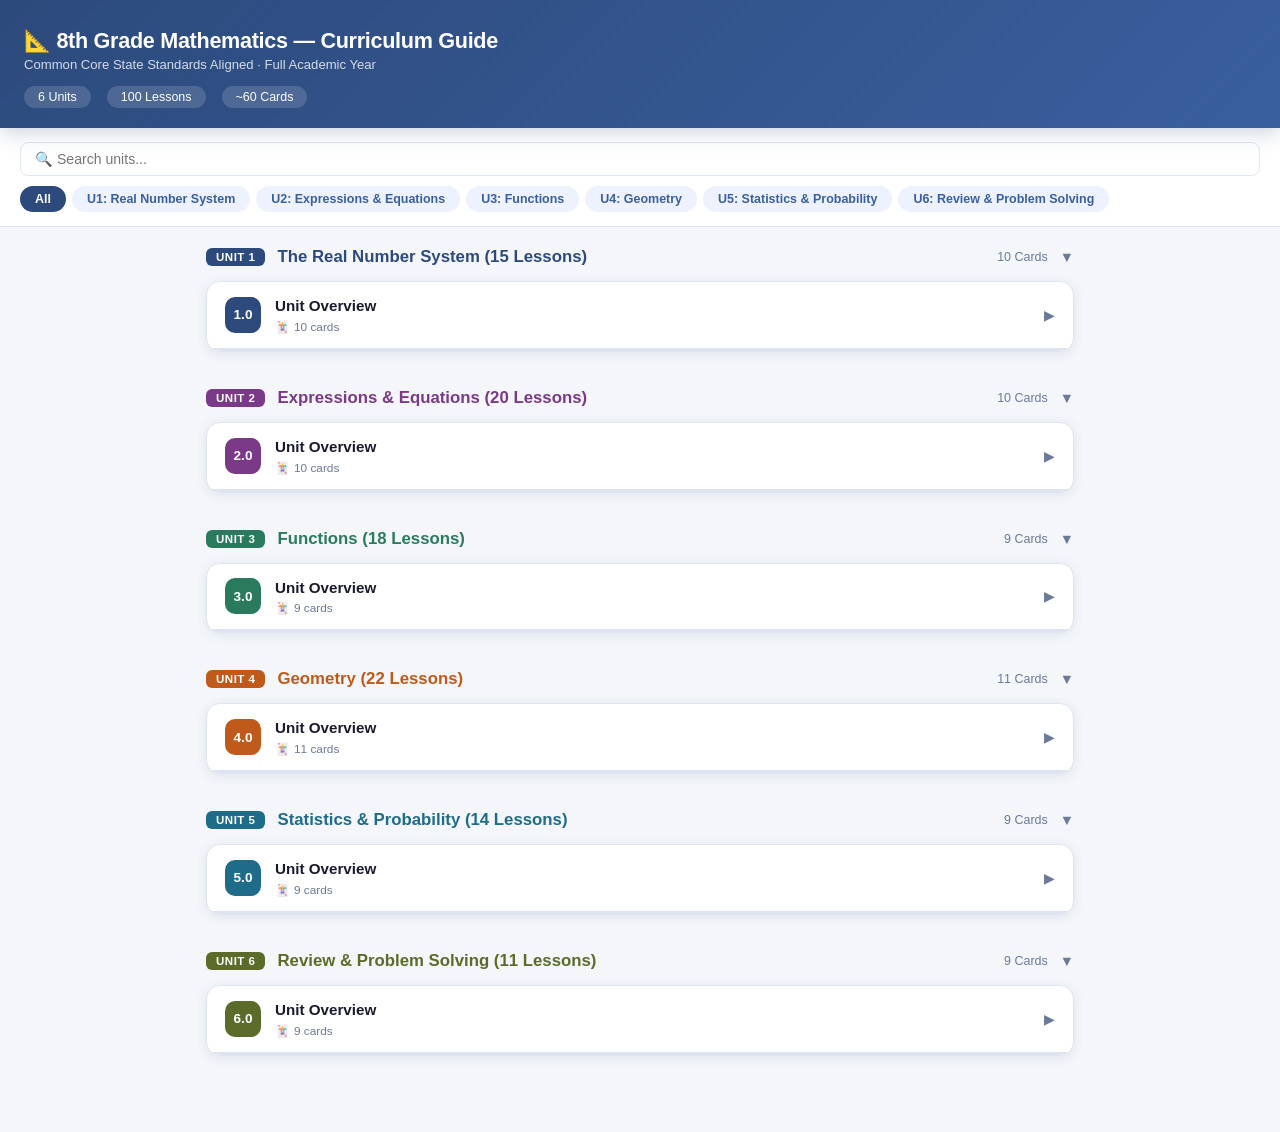
==== index.html @ 166cfad4 "Rename Math curriculum.html to index.html" ====
<!DOCTYPE html>
<html lang="en">
<head>
<meta charset="UTF-8">
<meta name="viewport" content="width=device-width, initial-scale=1.0">
<title>8th Grade Mathematics — Curriculum Guide</title>
<style>
  :root {
    --bg: #f4f6f9;
    --card-bg: #ffffff;
    --primary: #2c4a7c;
    --primary-light: #3a5f9e;
    --accent: #e8902a;
    --text: #1a1a2e;
    --muted: #6b7a99;
    --border: #e0e6f0;
    --tag-bg: #eef2ff;
    --tag-text: #3a5f9e;
    --progress-bg: #dde3f0;
    --shadow: 0 2px 12px rgba(44,74,124,0.10);
    --radius: 14px;
  }
  * { box-sizing: border-box; margin: 0; padding: 0; }
  body {
    font-family: -apple-system, BlinkMacSystemFont, 'Segoe UI', Roboto, sans-serif;
    background: var(--bg);
    color: var(--text);
    min-height: 100vh;
  }

  /* ---- HEADER ---- */
  header {
    background: linear-gradient(135deg, var(--primary) 0%, var(--primary-light) 100%);
    color: white;
    padding: 28px 24px 20px;
    position: sticky;
    top: 0;
    z-index: 100;
    box-shadow: 0 4px 20px rgba(44,74,124,0.25);
  }
  header h1 { font-size: 1.35rem; font-weight: 700; letter-spacing: -0.3px; }
  header p { font-size: 0.82rem; opacity: 0.8; margin-top: 3px; }
  .header-meta {
    display: flex;
    gap: 16px;
    margin-top: 14px;
    flex-wrap: wrap;
  }
  .stat-pill {
    background: rgba(255,255,255,0.15);
    border-radius: 20px;
    padding: 4px 14px;
    font-size: 0.78rem;
    font-weight: 500;
  }

  /* ---- SEARCH/FILTER BAR ---- */
  .toolbar {
    background: white;
    padding: 14px 20px;
    border-bottom: 1px solid var(--border);
    display: flex;
    gap: 10px;
    flex-wrap: wrap;
    align-items: center;
  }
  .search-input {
    flex: 1;
    min-width: 200px;
    border: 1.5px solid var(--border);
    border-radius: 8px;
    padding: 8px 14px;
    font-size: 0.88rem;
    outline: none;
    transition: border-color 0.2s;
  }
  .search-input:focus { border-color: var(--primary); }
  .domain-filter {
    display: flex;
    gap: 6px;
    flex-wrap: wrap;
  }
  .filter-btn {
    background: var(--tag-bg);
    color: var(--tag-text);
    border: 1.5px solid transparent;
    border-radius: 20px;
    padding: 5px 14px;
    font-size: 0.78rem;
    font-weight: 600;
    cursor: pointer;
    transition: all 0.2s;
    white-space: nowrap;
  }
  .filter-btn.active, .filter-btn:hover {
    background: var(--primary);
    color: white;
  }

  /* ---- MAIN LAYOUT ---- */
  main { padding: 20px 16px 40px; max-width: 900px; margin: 0 auto; }

  /* ---- DOMAIN SECTION ---- */
  .domain-section {
    margin-bottom: 36px;
  }
  .domain-header {
    display: flex;
    align-items: center;
    gap: 12px;
    margin-bottom: 14px;
    cursor: pointer;
  }
  .domain-badge {
    background: var(--primary);
    color: white;
    font-size: 0.72rem;
    font-weight: 700;
    border-radius: 6px;
    padding: 3px 10px;
    letter-spacing: 0.5px;
    text-transform: uppercase;
    white-space: nowrap;
  }
  .domain-title {
    font-size: 1.05rem;
    font-weight: 700;
    color: var(--primary);
    flex: 1;
  }
  .domain-count {
    font-size: 0.78rem;
    color: var(--muted);
    font-weight: 500;
  }
  .domain-chevron {
    font-size: 0.9rem;
    color: var(--muted);
    transition: transform 0.25s;
  }
  .domain-section.collapsed .domain-chevron { transform: rotate(-90deg); }
  .domain-lessons {
    display: grid;
    grid-template-columns: 1fr;
    gap: 12px;
  }
  .domain-section.collapsed .domain-lessons { display: none; }

  /* ---- LESSON CARD ---- */
  .lesson-card {
    background: var(--card-bg);
    border-radius: var(--radius);
    box-shadow: var(--shadow);
    border: 1.5px solid var(--border);
    overflow: hidden;
    transition: box-shadow 0.2s, transform 0.2s;
  }
  .lesson-card:hover { box-shadow: 0 6px 24px rgba(44,74,124,0.16); transform: translateY(-1px); }
  .lesson-header {
    display: flex;
    align-items: center;
    gap: 14px;
    padding: 14px 18px;
    cursor: pointer;
    user-select: none;
  }
  .lesson-num {
    width: 36px;
    height: 36px;
    background: var(--primary);
    color: white;
    font-weight: 700;
    font-size: 0.85rem;
    border-radius: 10px;
    display: flex;
    align-items: center;
    justify-content: center;
    flex-shrink: 0;
  }
  .lesson-info { flex: 1; }
  .lesson-title { font-weight: 600; font-size: 0.95rem; line-height: 1.3; }
  .lesson-meta {
    display: flex;
    align-items: center;
    gap: 10px;
    margin-top: 4px;
    flex-wrap: wrap;
  }
  .card-count {
    font-size: 0.74rem;
    color: var(--muted);
    display: flex;
    align-items: center;
    gap: 4px;
  }
  .card-count::before { content: '🃏'; }
  .lesson-chevron {
    font-size: 0.85rem;
    color: var(--muted);
    transition: transform 0.25s;
    flex-shrink: 0;
  }
  .lesson-card.open .lesson-chevron { transform: rotate(90deg); }

  /* ---- PROGRESS BAR ---- */
  .progress-bar {
    height: 3px;
    background: var(--progress-bg);
    position: relative;
    overflow: hidden;
  }
  .progress-fill {
    height: 100%;
    background: var(--accent);
    border-radius: 0 2px 2px 0;
    transition: width 0.4s ease;
  }

  /* ---- CARDS PANEL ---- */
  .cards-panel { display: none; }
  .lesson-card.open .cards-panel { display: block; }

  .card-nav {
    display: flex;
    align-items: center;
    justify-content: space-between;
    padding: 10px 18px;
    border-top: 1px solid var(--border);
    background: #fafbfd;
  }
  .nav-dots {
    display: flex;
    gap: 6px;
  }
  .nav-dot {
    width: 8px;
    height: 8px;
    border-radius: 50%;
    background: var(--border);
    cursor: pointer;
    transition: background 0.2s, transform 0.2s;
  }
  .nav-dot.active { background: var(--primary); transform: scale(1.2); }
  .nav-dot.visited { background: var(--accent); }
  .nav-arrows { display: flex; gap: 8px; }
  .nav-btn {
    background: var(--primary);
    color: white;
    border: none;
    border-radius: 8px;
    width: 32px;
    height: 32px;
    font-size: 1rem;
    cursor: pointer;
    display: flex;
    align-items: center;
    justify-content: center;
    transition: background 0.2s;
  }
  .nav-btn:hover { background: var(--primary-light); }
  .nav-btn:disabled { background: var(--border); cursor: default; }

  /* ---- CARD CONTENT ---- */
  .card-content {
    padding: 20px 20px 16px;
    min-height: 160px;
    border-top: 1px solid var(--border);
  }
  .card-tag {
    display: inline-block;
    background: var(--tag-bg);
    color: var(--tag-text);
    font-size: 0.7rem;
    font-weight: 700;
    border-radius: 5px;
    padding: 2px 8px;
    margin-bottom: 10px;
    text-transform: uppercase;
    letter-spacing: 0.4px;
  }
  .card-headline {
    font-size: 1.0rem;
    font-weight: 700;
    color: var(--primary);
    margin-bottom: 8px;
    line-height: 1.35;
  }
  .card-body {
    font-size: 0.88rem;
    line-height: 1.65;
    color: #333;
  }
  .card-body strong { color: var(--primary); }
  .card-body ul {
    margin: 8px 0 8px 18px;
  }
  .card-body ul li { margin-bottom: 4px; }
  .card-body .highlight {
    background: #fff8ed;
    border-left: 3px solid var(--accent);
    border-radius: 0 6px 6px 0;
    padding: 8px 12px;
    margin: 10px 0;
    font-size: 0.84rem;
  }
  .card-index {
    font-size: 0.72rem;
    color: var(--muted);
    margin-top: 12px;
  }

  /* ---- DOMAIN COLORS ---- */
  .u1 .lesson-num, .u1 .domain-badge { background: #2c4a7c; }
  .u2 .lesson-num, .u2 .domain-badge { background: #7b3a87; }
  .u3 .lesson-num, .u3 .domain-badge { background: #2a7b5e; }
  .u4 .lesson-num, .u4 .domain-badge { background: #c05a1a; }
  .u5 .lesson-num, .u5 .domain-badge { background: #1e6b8a; }
  .u6 .lesson-num, .u6 .domain-badge { background: #5a6b2a; }

  .u1 .domain-title { color: #2c4a7c; }
  .u2 .domain-title { color: #7b3a87; }
  .u3 .domain-title { color: #2a7b5e; }
  .u4 .domain-title { color: #c05a1a; }
  .u5 .domain-title { color: #1e6b8a; }
  .u6 .domain-title { color: #5a6b2a; }

  /* hidden class */
  .hidden { display: none !important; }

  /* ---- COMPLETION BADGE ---- */
  .complete-badge {
    display: inline-flex;
    align-items: center;
    gap: 4px;
    background: #e8f5e9;
    color: #2e7d32;
    border-radius: 12px;
    padding: 2px 8px;
    font-size: 0.7rem;
    font-weight: 600;
  }

  @media (max-width: 600px) {
    header h1 { font-size: 1.1rem; }
    .lesson-title { font-size: 0.88rem; }
  }

  .card-body table {
    width: 100%;
    border-collapse: collapse;
    margin: 10px 0;
  }
  .card-body th, .card-body td {
    border: 1px solid var(--border);
    padding: 8px;
    text-align: left;
  }
  .card-body th {
    background: var(--tag-bg);
    font-weight: 600;
  }
</style>
</head>
<body>

<header>
  <h1>📐 8th Grade Mathematics — Curriculum Guide</h1>
  <p>Common Core State Standards Aligned · Full Academic Year</p>
  <div class="header-meta">
    <span class="stat-pill">6 Units</span>
    <span class="stat-pill" id="total-lessons-pill">100 Lessons</span>
    <span class="stat-pill" id="total-cards-pill">~60 Cards</span>
  </div>
</header>

<div class="toolbar">
  <input class="search-input" type="text" placeholder="🔍 Search units..." id="searchInput" />
  <div class="domain-filter">
    <button class="filter-btn active" onclick="filterDomain('all', this)">All</button>
    <button class="filter-btn" onclick="filterDomain('u1', this)">U1: Real Number System</button>
    <button class="filter-btn" onclick="filterDomain('u2', this)">U2: Expressions & Equations</button>
    <button class="filter-btn" onclick="filterDomain('u3', this)">U3: Functions</button>
    <button class="filter-btn" onclick="filterDomain('u4', this)">U4: Geometry</button>
    <button class="filter-btn" onclick="filterDomain('u5', this)">U5: Statistics & Probability</button>
    <button class="filter-btn" onclick="filterDomain('u6', this)">U6: Review & Problem Solving</button>
  </div>
</div>

<main id="main-content">

<!-- ══════════════════════════════════════════════════════ -->
<!-- UNIT 1: THE REAL NUMBER SYSTEM -->
<!-- ══════════════════════════════════════════════════════ -->
<div class="domain-section u1" data-domain="u1">
  <div class="domain-header" onclick="toggleDomain(this.parentElement)">
    <span class="domain-badge">Unit 1</span>
    <span class="domain-title">The Real Number System (15 Lessons)</span>
    <span class="domain-count">10 Cards</span>
    <span class="domain-chevron">▼</span>
  </div>
  <div class="domain-lessons">

    <!-- LESSON 1.0 - UNIT OVERVIEW -->
    <div class="lesson-card u1" data-domain="u1" data-title="Unit Overview">
      <div class="lesson-header" onclick="toggleLesson(this.parentElement)">
        <div class="lesson-num">1.0</div>
        <div class="lesson-info">
          <div class="lesson-title">Unit Overview</div>
          <div class="lesson-meta"><span class="card-count">10 cards</span></div>
        </div>
        <span class="lesson-chevron">▶</span>
      </div>
      <div class="progress-bar"><div class="progress-fill" style="width:0%"></div></div>
      <div class="cards-panel" data-current="0">
        <div class="card-content">
          <span class="card-tag">Card 1 of 10 · Overview</span>
          <div class="card-headline">Unit Overview</div>
          <div class="card-body">
            Students build and extend their understanding of the real number system — distinguishing rational from irrational numbers, working fluently with integer exponents, and expressing extreme quantities using scientific notation. This unit develops the number sense that underpins all of algebra and provides students with tools used in science, engineering, finance, and everyday life.
          </div>
          <div class="card-index">Card 1 / 10</div>
        </div>
        <div class="card-content" style="display:none">
          <span class="card-tag">Card 2 of 10 · Essential Questions</span>
          <div class="card-headline">Essential Questions</div>
          <div class="card-body">
            <ul>
              <li>Why can't every number be written as a fraction? What makes a number irrational?</li>
              <li>How do exponents allow us to express patterns and extreme quantities efficiently?</li>
              <li>Why do scientists use scientific notation, and how does it make calculations manageable?</li>
              <li>How are square roots and cube roots connected to area and volume?</li>
            </ul>
          </div>
          <div class="card-index">Card 2 / 10</div>
        </div>
        <div class="card-content" style="display:none">
          <span class="card-tag">Card 3 of 10 · CCSS Standards</span>
          <div class="card-headline">CCSS Standards</div>
          <div class="card-body">
            <table>
              <tr><th>Standard</th><th>Description</th></tr>
              <tr><td>8.NS.A.1</td><td>Know that numbers that are not rational are called irrational. Understand informally that every number has a decimal expansion; for rational numbers show that the decimal expansion repeats eventually, and convert a decimal expansion which repeats eventually into a rational number.</td></tr>
              <tr><td>8.NS.A.2</td><td>Use rational approximations of irrational numbers to compare the size of irrational numbers, locate them approximately on a number line diagram, and estimate the value of expressions (e.g., π²).</td></tr>
              <tr><td>8.EE.A.1</td><td>Know and apply the properties of integer exponents to generate equivalent numerical expressions. For example, 3² × 3⁻⁵ = 3⁻³ = 1/27.</td></tr>
              <tr><td>8.EE.A.2</td><td>Use square root and cube root symbols to represent solutions to equations of the form x² = p and x³ = p, where p is a positive rational number. Evaluate square roots of small perfect squares and cube roots of small perfect cubes.</td></tr>
              <tr><td>8.EE.A.3</td><td>Use numbers expressed in the form of a single digit times an integer power of 10 to estimate very large or very small quantities, and to express how many times as much one is than the other.</td></tr>
              <tr><td>8.EE.A.4</td><td>Perform operations with numbers expressed in scientific notation, including problems where both decimal and scientific notation are used. Use scientific notation and choose units of appropriate size for measurements of very large or very small quantities. Interpret scientific notation that has been generated by technology.</td></tr>
            </table>
          </div>
          <div class="card-index">Card 3 / 10</div>
        </div>
        <div class="card-content" style="display:none">
          <span class="card-tag">Card 4 of 10 · Learning Objectives</span>
          <div class="card-headline">Learning Objectives</div>
          <div class="card-body">
            By the end of Unit 1, students will be able to:
            <ol>
              <li>Classify any real number as rational or irrational, providing justification</li>
              <li>Explain why the decimal expansion of a rational number repeats or terminates</li>
              <li>Locate irrational numbers on a number line to the nearest tenth using rational approximations</li>
              <li>Apply all seven properties of integer exponents to simplify expressions</li>
              <li>Evaluate and estimate square roots and cube roots with and without a calculator</li>
              <li>Solve equations of the form x² = p and x³ = p</li>
              <li>Convert fluently between standard notation and scientific notation</li>
              <li>Perform multiplication, division, addition, and subtraction in scientific notation</li>
              <li>Apply scientific notation to real-world measurement and estimation problems</li>
            </ol>
          </div>
          <div class="card-index">Card 4 / 10</div>
        </div>
        <div class="card-content" style="display:none">
          <span class="card-tag">Card 5 of 10 · YouTube Video Resources</span>
          <div class="card-headline">YouTube Video Resources</div>
          <div class="card-body">
            <ul>
              <li>🔢 Rational vs. Irrational Numbers Explained — Khan Academy — Clear visual introduction; includes number line practice (8 min)</li>
              <li>🌌 Scientific Notation in Space — Math Antics — Uses astronomy and space context students love (10 min)</li>
              <li>🧠 Exponent Rules — All 7 Properties — The Organic Chemistry Tutor — Comprehensive, worked examples, great for notes (15 min)</li>
              <li>🎵 Square Roots Song — NUMBEROCK — Catchy and memorable — perfect bell-ringer before a quiz (3 min)</li>
              <li>🚀 NASA Powers of 10 — Classic Eames Film — Zooms from quarks to galaxy clusters — mind-expanding hook (9 min)</li>
              <li>📏 Approximating Irrational Numbers on Number Line — Khan Academy — Step-by-step process for 8.NS.A.2 — very clearly explained (6 min)</li>
              <li>📈 Negative Exponents Explained Visually — TED-Ed — Intuitive animated explanation of negative exponents (5 min)</li>
            </ul>
          </div>
          <div class="card-index">Card 5 / 10</div>
        </div>
        <div class="card-content" style="display:none">
          <span class="card-tag">Card 6 of 10 · STAR Project</span>
          <div class="card-headline">THE COSMIC SCALE CHALLENGE</div>
          <div class="card-body">
            Students choose a scientific topic (atoms and molecules, the solar system, viruses and bacteria, national debt, deep ocean, computer storage) and create an illustrated "Scale Book" using scientific notation. They express 10+ real measurements, calculate ratios between quantities, place all values on a relative number line, and present findings to the class with their most surprising discovery.
            <div class="highlight">
              <strong>Standards:</strong> 8.NS.A.2, 8.EE.A.3, 8.EE.A.4<br>
              <strong>Duration:</strong> 4 class periods + 1 homework night for research<br>
              <strong>Materials:</strong> ruler, colored pencils/markers, internet research access<br>
              <strong>Optional digital tool:</strong> Google Slides or Canva for visual design<br>
              <strong>Presentation:</strong> 3-minute class share with one 'mind-blowing fact' required<br>
              <strong>Extension:</strong> calculate how many times larger one quantity is than another using quotients in scientific notation
            </div>
            <strong>Project Rubric — 4 Categories (25 pts each = 100 pts)</strong><br>
            Mathematical Accuracy (all scientific notation correct, calculations verified) | Organization & Completeness (10+ measurements, number line, sources cited) | Visual Presentation (clear, labeled, creative) | Oral Presentation (explains one surprising finding clearly, answers one audience question)
          </div>
          <div class="card-index">Card 6 / 10</div>
        </div>
        <div class="card-content" style="display:none">
          <span class="card-tag">Card 7 of 10 · Lesson Sequence</span>
          <div class="card-headline">Lesson Sequence (15 Days)</div>
          <div class="card-body">
            <table>
              <tr><th>Days</th><th>Topic</th><th>Key Skills & Concepts</th><th>Suggested Activities</th></tr>
              <tr><td>1–2</td><td>Rational & Irrational Numbers</td><td>Definitions, decimal expansions, converting repeating decimals; Real Number System diagram</td><td>Number sort (rational/irrational), decimal investigation with calculators</td></tr>
              <tr><td>3</td><td>Irrational Numbers on Number Line</td><td>Approximating √2, √3, π to nearest tenth; comparing irrational numbers</td><td>Number line activity; estimate and check with calculator</td></tr>
              <tr><td>4–5</td><td>Square Roots & Cube Roots</td><td>Perfect squares/cubes, estimating between integers, solving x²=p and x³=p</td><td>Root war card game; Kahoot! on perfect squares/cubes</td></tr>
              <tr><td>6–9</td><td>Properties of Integer Exponents</td><td>Zero exponent, negative exponents, product/quotient/power rules; equivalent expressions</td><td>Exponent rule foldable; matching activity; error analysis</td></tr>
              <tr><td>10–12</td><td>Scientific Notation</td><td>Converting to/from standard form; ordering in scientific notation; calculator notation (E)</td><td>NASA video hook; measurement comparison sort</td></tr>
              <tr><td>13–14</td><td>Operations in Scientific Notation</td><td>Multiply, divide, add, subtract in sci. notation; real-world problem solving</td><td>Cosmic Scale Project work sessions; partner peer review</td></tr>
              <tr><td>15</td><td>Unit Assessment + Presentations</td><td>Review and synthesis of all Unit 1 standards</td><td>Unit test; Cosmic Scale project presentations</td></tr>
            </table>
          </div>
          <div class="card-index">Card 7 / 10</div>
        </div>
        <div class="card-content" style="display:none">
          <span class="card-tag">Card 8 of 10 · Key Vocabulary</span>
          <div class="card-headline">Key Vocabulary</div>
          <div class="card-body">
            <table>
              <tr><th>Term</th><th>Definition</th></tr>
              <tr><td>Rational number</td><td>Any number that can be written as a fraction p/q where p and q are integers and q ≠ 0; decimal terminates or repeats</td></tr>
              <tr><td>Irrational number</td><td>A real number that cannot be written as a fraction; decimal expansion is non-terminating and non-repeating (e.g., π, √2)</td></tr>
              <tr><td>Integer exponent</td><td>An exponent that is a whole number, zero, or negative integer</td></tr>
              <tr><td>Scientific notation</td><td>A number written as a × 10ⁿ where 1 ≤ a < 10 and n is an integer</td></tr>
              <tr><td>Square root</td><td>A value that, when multiplied by itself, gives the original number; √p is the positive square root of p</td></tr>
              <tr><td>Cube root</td><td>A value that, when multiplied by itself three times, gives the original number; ³√p</td></tr>
              <tr><td>Perfect square</td><td>The product of an integer multiplied by itself: 1, 4, 9, 16, 25, 36 ...</td></tr>
              <tr><td>Perfect cube</td><td>The product of an integer multiplied by itself three times: 1, 8, 27, 64, 125 ...</td></tr>
            </table>
          </div>
          <div class="card-index">Card 8 / 10</div>
        </div>
        <div class="card-content" style="display:none">
          <span class="card-tag">Card 9 of 10 · Differentiation Strategies</span>
          <div class="card-headline">Differentiation Strategies</div>
          <div class="card-body">
            Support strategies:
            <ul>
              <li>Post a Real Number System nested set diagram as a permanent anchor chart</li>
              <li>Provide a perfect squares/cubes reference card (1² through 15², 1³ through 10³) for struggling students</li>
              <li>Use colored sticky notes for number sorting on a physical class number line</li>
              <li>Scaffold scientific notation with a step-by-step conversion graphic organizer</li>
              <li>Extension: research and present a proof that √2 is irrational; investigate transcendental numbers (π, e)</li>
              <li>Extension: explore Zeno's Paradox and its connection to infinite decimal expansions</li>
              <li>ELL support: pre-teach rational/irrational, exponent, coefficient, notation; word wall with visuals</li>
            </ul>
          </div>
          <div class="card-index">Card 9 / 10</div>
        </div>
        <div class="card-content" style="display:none">
          <span class="card-tag">Card 10 of 10 · Real-World Connections</span>
          <div class="card-headline">Real-World Connections</div>
          <div class="card-body">
            Where students encounter these ideas outside the classroom:
            <ul>
              <li>Scientific notation: astronomy (light-years), biology (cell/virus sizes), economics (national debt, GDP), chemistry (molar mass)</li>
              <li>Irrational numbers: geometry (diagonal of a square), music (equal temperament tuning), fractals</li>
              <li>Exponent rules: compound interest formulas, population growth models, radioactive decay</li>
              <li>Square roots: construction (Pythagorean Theorem), physics (kinetic energy formulas)</li>
            </ul>
          </div>
          <div class="card-index">Card 10 / 10</div>
        </div>
        <div class="card-nav">
          <div class="nav-dots"></div>
          <div class="nav-arrows">
            <button class="nav-btn" onclick="prevCard(this)" disabled>←</button>
            <button class="nav-btn" onclick="nextCard(this)">→</button>
          </div>
        </div>
      </div>
    </div>

  </div>
</div>

<!-- ══════════════════════════════════════════════════════ -->
<!-- UNIT 2: EXPRESSIONS & EQUATIONS -->
<!-- ══════════════════════════════════════════════════════ -->
<div class="domain-section u2" data-domain="u2">
  <div class="domain-header" onclick="toggleDomain(this.parentElement)">
    <span class="domain-badge">Unit 2</span>
    <span class="domain-title">Expressions & Equations (20 Lessons)</span>
    <span class="domain-count">10 Cards</span>
    <span class="domain-chevron">▼</span>
  </div>
  <div class="domain-lessons">

    <!-- LESSON 2.0 - UNIT OVERVIEW -->
    <div class="lesson-card u2" data-domain="u2" data-title="Unit Overview">
      <div class="lesson-header" onclick="toggleLesson(this.parentElement)">
        <div class="lesson-num">2.0</div>
        <div class="lesson-info">
          <div class="lesson-title">Unit Overview</div>
          <div class="lesson-meta"><span class="card-count">10 cards</span></div>
        </div>
        <span class="lesson-chevron">▶</span>
      </div>
      <div class="progress-bar"><div class="progress-fill" style="width:0%"></div></div>
      <div class="cards-panel" data-current="0">
        <div class="card-content">
          <span class="card-tag">Card 1 of 10 · Overview</span>
          <div class="card-headline">Unit Overview</div>
          <div class="card-body">
            This is the algebraic heart of 8th grade mathematics. Students develop deep fluency with linear equations in one and two variables, moving from proportional relationships and slope to slope-intercept form and ultimately to systems of equations. Every concept is grounded in real-world contexts — pricing comparisons, motion problems, business scenarios — so students experience algebra as a powerful tool, not an abstract manipulation.
          </div>
          <div class="card-index">Card 1 / 10</div>
        </div>
        <div class="card-content" style="display:none">
          <span class="card-tag">Card 2 of 10 · Essential Questions</span>
          <div class="card-headline">Essential Questions</div>
          <div class="card-body">
            <ul>
              <li>How does slope describe the relationship between two quantities changing together?</li>
              <li>How can we use an equation to model a real-world linear relationship?</li>
              <li>When two things change simultaneously, how do we find the point where they intersect?</li>
              <li>What does it mean for a linear equation to have one solution, no solution, or infinitely many?</li>
            </ul>
          </div>
          <div class="card-index">Card 2 / 10</div>
        </div>
        <div class="card-content" style="display:none">
          <span class="card-tag">Card 3 of 10 · CCSS Standards</span>
          <div class="card-headline">CCSS Standards</div>
          <div class="card-body">
            <table>
              <tr><th>Standard</th><th>Description</th></tr>
              <tr><td>8.EE.B.5</td><td>Graph proportional relationships, interpreting the unit rate as the slope of the graph. Compare two different proportional relationships represented in different ways.</td></tr>
              <tr><td>8.EE.B.6</td><td>Use similar triangles to explain why the slope m is the same between any two distinct points on a non-vertical line in the coordinate plane; derive y = mx + b.</td></tr>
              <tr><td>8.EE.C.7a</td><td>Give examples of linear equations in one variable with one solution, infinitely many solutions, or no solutions. Show which of these possibilities is the case by successively transforming the given equation into simpler forms.</td></tr>
              <tr><td>8.EE.C.7b</td><td>Solve linear equations with rational number coefficients, including equations whose solutions require expanding expressions using the distributive property and collecting like terms.</td></tr>
              <tr><td>8.EE.C.8a</td><td>Understand that solutions to a system of two linear equations in two variables correspond to points of intersection of their graphs, and the point corresponds to the pair of values that makes both equations true.</td></tr>
              <tr><td>8.EE.C.8b</td><td>Solve systems of two linear equations in two variables algebraically, and estimate solutions by graphing the equations. Solve simple cases by inspection.</td></tr>
              <tr><td>8.EE.C.8c</td><td>Solve real-world and mathematical problems leading to two linear equations in two variables.</td></tr>
            </table>
          </div>
          <div class="card-index">Card 3 / 10</div>
        </div>
        <div class="card-content" style="display:none">
          <span class="card-tag">Card 4 of 10 · Learning Objectives</span>
          <div class="card-headline">Learning Objectives</div>
          <div class="card-body">
            By the end of Unit 2, students will be able to:
            <ol start="10">
              <li>Graph and compare proportional relationships, identifying slope as the unit rate</li>
              <li>Calculate slope between any two points using rise/run and explain using similar triangles</li>
              <li>Write and graph linear equations in slope-intercept form y = mx + b</li>
              <li>Identify and create equations with one solution, no solution, or infinitely many solutions</li>
              <li>Solve multi-step linear equations involving distributive property and combining like terms</li>
              <li>Determine the solution of a system by graphing both equations and identifying the intersection</li>
              <li>Solve systems algebraically using substitution and elimination methods</li>
              <li>Write and solve systems of equations to model real-world problems</li>
            </ol>
          </div>
          <div class="card-index">Card 4 / 10</div>
        </div>
        <div class="card-content" style="display:none">
          <span class="card-tag">Card 5 of 10 · YouTube Video Resources</span>
          <div class="card-headline">YouTube Video Resources</div>
          <div class="card-body">
            <ul>
              <li>📏 Understanding Slope: Rise Over Run — Khan Academy — Visual, intuitive approach with real graph examples (12 min)</li>
              <li>🎯 Slope-Intercept Form Made Easy — Math Antics — Best intro to y = mx + b; engaging and clear (12 min)</li>
              <li>🔁 Systems of Equations: 3 Methods — Professor Leonard — Graphing, substitution, and elimination with full examples (24 min)</li>
              <li>🎮 Systems of Equations in Real Life — Mashup Math — Movie tickets, food, sports — fun relatable contexts (8 min)</li>
              <li>♾️ No Solution vs. Infinite Solutions Explained — Virtual Nerd — Resolves a common student misconception clearly (6 min)</li>
              <li>🛣️ Slope in the Real World: Roads and Ramps — Mathantics — Grade percentages, accessibility ramps, ski slopes (7 min)</li>
              <li>💻 Desmos Tutorial: Graphing Systems — Desmos Team — How to use Desmos to verify systems solutions (5 min)</li>
            </ul>
          </div>
          <div class="card-index">Card 5 / 10</div>
        </div>
        <div class="card-content" style="display:none">
          <span class="card-tag">Card 6 of 10 · STAR Project</span>
          <div class="card-headline">THE BREAK-EVEN BUSINESS PLAN</div>
          <div class="card-body">
            Student teams create a fictional small business (food truck, app, clothing brand, bakery, etc.) and model it with mathematics. They write a cost equation (fixed costs + variable costs) and a revenue equation, graph both on the same coordinate plane, find the break-even point algebraically, and produce a professional 1-page Business Report explaining when their company becomes profitable.
            <div class="highlight">
              <strong>Standards:</strong> 8.EE.B.5, 8.EE.C.8a, 8.EE.C.8b, 8.EE.C.8c<br>
              <strong>Duration:</strong> 5 class periods (1 planning, 2 math work, 1 design, 1 presentation)<br>
              <strong>Materials:</strong> graph paper, Desmos, optional: Canva for business report design<br>
              <strong>Deliverables:</strong> graph showing both lines and labeled intersection, algebraic solution, written report<br>
              <strong>Cross-curricular:</strong> entrepreneurship, economics, career readiness, writing<br>
              <strong>Extension:</strong> add a third constraint (max production limit) and shade the feasible region<br>
              <strong>Presentation format:</strong> 3-minute pitch to class as 'investors'
            </div>
          </div>
          <div class="card-index">Card 6 / 10</div>
        </div>
        <div class="card-content" style="display:none">
          <span class="card-tag">Card 7 of 10 · Lesson Sequence</span>
          <div class="card-headline">Lesson Sequence (20 Days)</div>
          <div class="card-body">
            <table>
              <tr><th>Days</th><th>Topic</th><th>Key Skills & Concepts</th><th>Suggested Activities</th></tr>
              <tr><td>1–2</td><td>Proportional Relationships & Slope</td><td>Unit rate as slope; graphs through the origin; comparing two proportional relationships</td><td>Slope investigation with similar triangles; compare phone plan graphs</td></tr>
              <tr><td>3–5</td><td>Slope-Intercept Form</td><td>y = mx + b; graphing from equation; writing equation from graph and table; interpreting b</td><td>Matching game: equations/graphs/tables; Desmos exploration</td></tr>
              <tr><td>6–7</td><td>Writing Linear Equations</td><td>Writing equation from two points; from slope and a point; standard to slope-intercept form</td><td>Real-world scenarios; Polygraph: Lines on Desmos</td></tr>
              <tr><td>8–10</td><td>Solving Linear Equations</td><td>Multi-step, distributive property, combining like terms, variables on both sides</td><td>Equation relay race; error analysis warm-ups</td></tr>
              <tr><td>11–12</td><td>One/No/Infinite Solutions</td><td>Recognizing solution types algebraically; creating equations for each type</td><td>Investigation: what makes parallel lines? what makes the same line?</td></tr>
              <tr><td>13–16</td><td>Systems of Equations</td><td>Graphing method; substitution; elimination; checking solutions; choosing a method</td><td>Desmos graphing systems; card sort: which method is best here?</td></tr>
              <tr><td>17–19</td><td>Real-World Systems + Project</td><td>Writing systems from context; break-even problems; mixture problems; Business Plan project work</td><td>Break-Even Business Plan project sessions</td></tr>
              <tr><td>20</td><td>Unit Assessment + Presentations</td><td>Synthesis and assessment of all Unit 2 standards</td><td>Unit test; Business Plan presentations</td></tr>
            </table>
          </div>
          <div class="card-index">Card 7 / 10</div>
        </div>
        <div class="card-content" style="display:none">
          <span class="card-tag">Card 8 of 10 · Key Vocabulary</span>
          <div class="card-headline">Key Vocabulary</div>
          <div class="card-body">
            <table>
              <tr><th>Term</th><th>Definition</th></tr>
              <tr><td>Slope</td><td>Rate of change between two points on a line; rise ÷ run = (y₂-y₁)/(x₂-x₁); steepness and direction</td></tr>
              <tr><td>Y-intercept</td><td>The point where the line crosses the y-axis; value of y when x = 0; the constant b in y = mx + b</td></tr>
              <tr><td>Slope-intercept form</td><td>y = mx + b — the equation of a non-vertical line; m = slope, b = y-intercept</td></tr>
              <tr><td>System of equations</td><td>Two or more equations with the same variables; a solution satisfies ALL equations simultaneously</td></tr>
              <tr><td>Substitution method</td><td>Solving systems by isolating one variable in one equation and substituting into the other</td></tr>
              <tr><td>Elimination method</td><td>Solving systems by adding or subtracting equations to eliminate one variable</td></tr>
              <tr><td>No solution</td><td>System where lines are parallel; same slope, different y-intercept; 0 = nonzero (contradiction)</td></tr>
              <tr><td>Infinite solutions</td><td>System where lines are identical; same slope, same y-intercept; equation simplifies to 0 = 0</td></tr>
            </table>
          </div>
          <div class="card-index">Card 8 / 10</div>
        </div>
        <div class="card-content" style="display:none">
          <span class="card-tag">Card 9 of 10 · Differentiation Strategies</span>
          <div class="card-headline">Differentiation Strategies</div>
          <div class="card-body">
            Support and extension strategies:
            <ul>
              <li>Provide a slope formula reference card; allow graphing calculator or Desmos for checking (not for first attempts)</li>
              <li>Scaffold systems with a "Which method?" decision flowchart (graphing vs. substitution vs. elimination)</li>
              <li>Use color-coding: highlight the slope in one color, y-intercept in another when writing equations</li>
              <li>Extension: prove algebraically why parallel lines have no solution; explore 3-variable systems</li>
              <li>Extension: research linear programming and the simplex method used in business optimization</li>
              <li>Connection to science: constant speed motion d = rt; constant rate growth; temperature conversion</li>
            </ul>
          </div>
          <div class="card-index">Card 9 / 10</div>
        </div>
        <div class="card-content" style="display:none">
          <span class="card-tag">Card 10 of 10 · Tech Integration</span>
          <div class="card-headline">Tech Integration — Desmos Activities</div>
          <div class="card-body">
            Free, browser-based, Chromebook/iPad compatible. These activities transform slope and systems from abstract to interactive:
            <ul>
              <li>Marbleslides: Lines — students write equations to launch marbles through star targets (motivation level: extremely high)</li>
              <li>Polygraph: Lines — Guess Who?-style game that builds slope/intercept academic vocabulary through play</li>
              <li>Card Sort: Slope — connect graphs, equations, tables, and verbal descriptions of the same relationship</li>
              <li>Systems of Equations Activity Builder — graph two lines and trace the intersection; instant feedback</li>
              <li>Match My Line — students adjust equations to match target graphs; builds intuition for m and b</li>
            </ul>
          </div>
          <div class="card-index">Card 10 / 10</div>
        </div>
        <div class="card-nav">
          <div class="nav-dots"></div>
          <div class="nav-arrows">
            <button class="nav-btn" onclick="prevCard(this)" disabled>←</button>
            <button class="nav-btn" onclick="nextCard(this)">→</button>
          </div>
        </div>
      </div>
    </div>

  </div>
</div>

<!-- ══════════════════════════════════════════════════════ -->
<!-- UNIT 3: FUNCTIONS -->
<!-- ══════════════════════════════════════════════════════ -->
<div class="domain-section u3" data-domain="u3">
  <div class="domain-header" onclick="toggleDomain(this.parentElement)">
    <span class="domain-badge">Unit 3</span>
    <span class="domain-title">Functions (18 Lessons)</span>
    <span class="domain-count">9 Cards</span>
    <span class="domain-chevron">▼</span>
  </div>
  <div class="domain-lessons">

    <!-- LESSON 3.0 - UNIT OVERVIEW -->
    <div class="lesson-card u3" data-domain="u3" data-title="Unit Overview">
      <div class="lesson-header" onclick="toggleLesson(this.parentElement)">
        <div class="lesson-num">3.0</div>
        <div class="lesson-info">
          <div class="lesson-title">Unit Overview</div>
          <div class="lesson-meta"><span class="card-count">9 cards</span></div>
        </div>
        <span class="lesson-chevron">▶</span>
      </div>
      <div class="progress-bar"><div class="progress-fill" style="width:0%"></div></div>
      <div class="cards-panel" data-current="0">
        <div class="card-content">
          <span class="card-tag">Card 1 of 9 · Overview</span>
          <div class="card-headline">Unit Overview</div>
          <div class="card-body">
            The functions unit is where algebra clicks. Students move beyond solving equations to understanding functions as input-output rules — mathematical machines that transform inputs into outputs consistently and predictably. They learn to recognize, compare, and represent functions using four interchangeable lenses: equations, tables, graphs, and verbal descriptions. This representational fluency is the conceptual engine of all of high school mathematics.
          </div>
          <div class="card-index">Card 1 / 9</div>
        </div>
        <div class="card-content" style="display:none">
          <span class="card-tag">Card 2 of 9 · Essential Questions</span>
          <div class="card-headline">Essential Questions</div>
          <div class="card-body">
            <ul>
              <li>What makes a relationship a function — and what breaks that rule?</li>
              <li>How can the same function look completely different depending on how we represent it?</li>
              <li>What can the shape of a graph tell us about the story of a situation?</li>
              <li>How is a linear function different from a nonlinear one, and how can we tell them apart?</li>
            </ul>
          </div>
          <div class="card-index">Card 2 / 9</div>
        </div>
        <div class="card-content" style="display:none">
          <span class="card-tag">Card 3 of 9 · CCSS Standards</span>
          <div class="card-headline">CCSS Standards</div>
          <div class="card-body">
            <table>
              <tr><th>Standard</th><th>Description</th></tr>
              <tr><td>8.F.A.1</td><td>Understand that a function is a rule that assigns to each input exactly one output. The graph of a function is the set of ordered pairs consisting of an input and the corresponding output.</td></tr>
              <tr><td>8.F.A.2</td><td>Compare properties of two functions each represented in a different way (algebraically, graphically, numerically in tables, or by verbal descriptions). For example, given a linear function represented by a table of values and a linear function represented by an algebraic expression, determine which function has the greater rate of change.</td></tr>
              <tr><td>8.F.A.3</td><td>Interpret the equation y = mx + b as defining a linear function, whose graph is a straight line; give examples of functions that are not linear.</td></tr>
              <tr><td>8.F.B.4</td><td>Construct a function to model a linear relationship between two quantities. Determine the rate of change and initial value of the function from a description of a relationship or from two (x, y) values, including reading these from a table or from a graph.</td></tr>
              <tr><td>8.F.B.5</td><td>Describe qualitatively the functional relationship between two quantities by analyzing a graph (e.g., where the function is increasing or decreasing, linear or nonlinear). Sketch a graph that exhibits the qualitative features of a function that has been described verbally.</td></tr>
            </table>
          </div>
          <div class="card-index">Card 3 / 9</div>
        </div>
        <div class="card-content" style="display:none">
          <span class="card-tag">Card 4 of 9 · Learning Objectives</span>
          <div class="card-headline">Learning Objectives</div>
          <div class="card-body">
            By the end of Unit 3, students will be able to:
            <ol start="18">
              <li>Define a function and determine whether a relation is a function using mapping diagrams, tables, and the vertical line test</li>
              <li>Represent a function in four ways: equation, table, graph, and verbal description</li>
              <li>Compare two functions given in different representations and determine which has a greater rate of change</li>
              <li>Identify whether a function is linear or nonlinear from any representation</li>
              <li>Construct a function equation to model a linear relationship from a table, graph, or description</li>
              <li>Identify and interpret the rate of change and initial value of a linear function in context</li>
              <li>Analyze a graph qualitatively: identify increasing/decreasing intervals, maximum/minimum, linear/nonlinear sections</li>
              <li>Sketch a graph that tells the story of a described real-world situation</li>
            </ol>
          </div>
          <div class="card-index">Card 4 / 9</div>
        </div>
        <div class="card-content" style="display:none">
          <span class="card-tag">Card 5 of 9 · YouTube Video Resources</span>
          <div class="card-headline">YouTube Video Resources</div>
          <div class="card-body">
            <ul>
              <li>🎪 Functions Intro: The Vending Machine — Math Antics — Best conceptual intro — the vending machine analogy is unforgettable (8 min)</li>
              <li>📊 Linear vs. Nonlinear Functions — Khan Academy — Graph-based comparison with practice problems (7 min)</li>
              <li>🌊 Interpreting Graphs in Context — GreeneMath — Reading and sketching qualitative graphs (10 min)</li>
              <li>🏎️ Rate of Change in Real Life — Mathispower4u — Temperature, speed, population — multiple compelling contexts (12 min)</li>
              <li>🤖 What is a Function? Mapping & Vertical Line Test — Khan Academy — Clear explanation of domain, range, and the one-output rule (9 min)</li>
              <li>📉 Comparing Functions in Different Representations — Khan Academy — Side-by-side comparison of table vs. equation vs. graph (8 min)</li>
            </ul>
          </div>
          <div class="card-index">Card 5 / 9</div>
        </div>
        <div class="card-content" style="display:none">
          <span class="card-tag">Card 6 of 9 · STAR Project</span>
          <div class="card-headline">THE FUNCTION MACHINE GAME SHOW</div>
          <div class="card-body">
            Student groups of 3–4 design a "Function Machine Game Show" where they create 4 original functions (one linear from equation, one from table, one nonlinear, one described verbally), represent each in all four forms, and challenge classmates to identify the rule and compare rates of change. Groups then run their game show segment live in class.
            <div class="highlight">
              <strong>Standards:</strong> 8.F.A.1, 8.F.A.2, 8.F.A.3, 8.F.B.4, 8.F.B.5<br>
              <strong>Duration:</strong> 4 class periods<br>
              <strong>Materials:</strong> large chart paper, markers, index cards for input/output, optional: Desmos or Geogebra<br>
              <strong>Deliverables:</strong> all 4 functions in all 4 representations; one graph-story sketch with interpretation<br>
              <strong>Game show format:</strong> host reveals one representation at a time; opposing team earns points for each correct identification<br>
              <strong>Extension:</strong> create a piecewise function with a real-world story (e.g., step pricing, ride-share surge)
            </div>
          </div>
          <div class="card-index">Card 6 / 9</div>
        </div>
        <div class="card-content" style="display:none">
          <span class="card-tag">Card 7 of 9 · Lesson Sequence</span>
          <div class="card-headline">Lesson Sequence (18 Days)</div>
          <div class="card-body">
            <table>
              <tr><th>Days</th><th>Topic</th><th>Key Skills & Concepts</th><th>Suggested Activities</th></tr>
              <tr><td>1–2</td><td>What Is a Function?</td><td>Definition; input/output; mapping diagrams; vertical line test; function notation f(x)</td><td>Vending machine activity; relation sort (function/not function)</td></tr>
              <tr><td>3–4</td><td>Representing Functions</td><td>Equations, tables, graphs, verbal descriptions; converting between all four representations</td><td>Four-corner representation activity; Desmos exploration</td></tr>
              <tr><td>5–7</td><td>Linear Functions Review & Extend</td><td>Slope as rate of change; y-intercept as initial value; constructing equations from context</td><td>Real-world modeling: cell phone data usage, candle burning</td></tr>
              <tr><td>8–9</td><td>Comparing Functions</td><td>Comparing rate of change and initial value from different representations; which is greater?</td><td>Card sort: matching functions across representations; partner compare</td></tr>
              <tr><td>10–11</td><td>Linear vs. Nonlinear Functions</td><td>Identifying from table (constant vs. variable rate of change); quadratic and exponential intro</td><td>Toothpick pattern investigation; graph shape exploration</td></tr>
              <tr><td>12–14</td><td>Interpreting & Sketching Graphs</td><td>Increasing/decreasing; max/min; linear vs. nonlinear sections; graph-story matching</td><td>Graph story relay; sketch the story activity</td></tr>
              <tr><td>15–17</td><td>Function Machine Project</td><td>Synthesis: all four representations; nonlinear examples; qualitative analysis</td><td>Function Machine Game Show project work and presentations</td></tr>
              <tr><td>18</td><td>Unit Assessment</td><td>Synthesis of all Unit 3 standards</td><td>Unit test</td></tr>
            </table>
          </div>
          <div class="card-index">Card 7 / 9</div>
        </div>
        <div class="card-content" style="display:none">
          <span class="card-tag">Card 8 of 9 · Key Vocabulary</span>
          <div class="card-headline">Key Vocabulary</div>
          <div class="card-body">
            <table>
              <tr><th>Term</th><th>Definition</th></tr>
              <tr><td>Function</td><td>A rule that assigns each input (x-value) exactly one output (y-value); no x-value maps to two different y-values</td></tr>
              <tr><td>Domain</td><td>The set of all possible input values (x-values) of a function</td></tr>
              <tr><td>Range</td><td>The set of all possible output values (y-values) of a function</td></tr>
              <tr><td>Vertical line test</td><td>A visual test: if any vertical line passes through a graph more than once, the graph is NOT a function</td></tr>
              <tr><td>Rate of change</td><td>How much the output changes per unit change in input; slope for linear functions</td></tr>
              <tr><td>Initial value</td><td>The output when the input is zero; the y-intercept in context (starting amount, base cost, etc.)</td></tr>
              <tr><td>Linear function</td><td>A function whose graph is a straight line; has a constant rate of change; equation: y = mx + b</td></tr>
              <tr><td>Nonlinear function</td><td>A function whose graph is curved; rate of change is NOT constant; examples: quadratic, exponential, absolute value</td></tr>
            </table>
          </div>
          <div class="card-index">Card 8 / 9</div>
        </div>
        <div class="card-content" style="display:none">
          <span class="card-tag">Card 9 of 9 · Differentiation Strategies</span>
          <div class="card-headline">Differentiation Strategies</div>
          <div class="card-body">
            Support and extension strategies:
            <ul>
              <li>Use physical input/output function machines (a student hands a number to another, who secretly applies the rule and hands back the output)</li>
              <li>Provide a four-square graphic organizer template for representing functions in all four forms</li>
              <li>Anchor chart: Linear vs. Nonlinear clues (table: constant differences vs. not; graph: straight vs. curved)</li>
              <li>Extension: explore quadratic functions y = x²; compare to linear; introduce the concept of exponential growth</li>
              <li>Extension: research how functions are used in computer programming (coding functions have the same input-one-output logic)</li>
              <li>Cross-curricular: science class data tables are almost always functions — connect graphing in both classes</li>
            </ul>
          </div>
          <div class="card-index">Card 9 / 9</div>
        </div>
        <div class="card-nav">
          <div class="nav-dots"></div>
          <div class="nav-arrows">
            <button class="nav-btn" onclick="prevCard(this)" disabled>←</button>
            <button class="nav-btn" onclick="nextCard(this)">→</button>
          </div>
        </div>
      </div>
    </div>

  </div>
</div>

<!-- ══════════════════════════════════════════════════════ -->
<!-- UNIT 4: GEOMETRY -->
<!-- ══════════════════════════════════════════════════════ -->
<div class="domain-section u4" data-domain="u4">
  <div class="domain-header" onclick="toggleDomain(this.parentElement)">
    <span class="domain-badge">Unit 4</span>
    <span class="domain-title">Geometry (22 Lessons)</span>
    <span class="domain-count">11 Cards</span>
    <span class="domain-chevron">▼</span>
  </div>
  <div class="domain-lessons">

    <!-- LESSON 4.0 - UNIT OVERVIEW -->
    <div class="lesson-card u4" data-domain="u4" data-title="Unit Overview">
      <div class="lesson-header" onclick="toggleLesson(this.parentElement)">
        <div class="lesson-num">4.0</div>
        <div class="lesson-info">
          <div class="lesson-title">Unit Overview</div>
          <div class="lesson-meta"><span class="card-count">11 cards</span></div>
        </div>
        <span class="lesson-chevron">▶</span>
      </div>
      <div class="progress-bar"><div class="progress-fill" style="width:0%"></div></div>
      <div class="cards-panel" data-current="0">
        <div class="card-content">
          <span class="card-tag">Card 1 of 11 · Overview</span>
          <div class="card-headline">Unit Overview</div>
          <div class="card-body">
            The geometry unit is one of the most visually rich and intellectually satisfying in 8th grade mathematics. Students explore transformations — translations, reflections, rotations, dilations — and discover the properties that are preserved or changed by each. They encounter the Pythagorean Theorem, perhaps the most famous result in all of mathematics, prove it, and apply it in two and three dimensions. The unit concludes with volume of cylinders, cones, and spheres, connecting geometric formulas to real-world design and measurement.
          </div>
          <div class="card-index">Card 1 / 11</div>
        </div>
        <div class="card-content" style="display:none">
          <span class="card-tag">Card 2 of 11 · Essential Questions</span>
          <div class="card-headline">Essential Questions</div>
          <div class="card-body">
            <ul>
              <li>How does moving, flipping, or rotating a shape change what is the same and what is different about it?</li>
              <li>Why is a² + b² = c² always true for right triangles — and how can we prove it?</li>
              <li>How are parallel lines cut by a transversal connected to similar and congruent triangles?</li>
              <li>How do the formulas for volume allow us to design and measure the real world?</li>
            </ul>
          </div>
          <div class="card-index">Card 2 / 11</div>
        </div>
        <div class="card-content" style="display:none">
          <span class="card-tag">Card 3 of 11 · CCSS Standards</span>
          <div class="card-headline">CCSS Standards</div>
          <div class="card-body">
            <table>
              <tr><th>Standard</th><th>Description</th></tr>
              <tr><td>8.G.A.1</td><td>Verify experimentally the properties of rotations, reflections, and translations: a) lines are taken to lines and line segments to line segments of the same length; b) angles are taken to angles of the same measure; c) parallel lines are taken to parallel lines.</td></tr>
              <tr><td>8.G.A.2</td><td>Understand that a two-dimensional figure is congruent to another if the second can be obtained from the first by a sequence of rotations, reflections, and translations. Describe the sequence.</td></tr>
              <tr><td>8.G.A.3</td><td>Describe the effect of dilations, translations, rotations, and reflections on two-dimensional figures using coordinates.</td></tr>
              <tr><td>8.G.A.4</td><td>Understand that a two-dimensional figure is similar to another if the second can be obtained from the first by a sequence of rotations, reflections, translations, and dilations.</td></tr>
              <tr><td>8.G.A.5</td><td>Use informal arguments to establish facts about the angle sum and exterior angle of triangles, about the angles created when parallel lines are cut by a transversal, and the angle-angle criterion for similarity of triangles.</td></tr>
              <tr><td>8.G.B.6</td><td>Explain a proof of the Pythagorean Theorem and its converse.</td></tr>
              <tr><td>8.G.B.7</td><td>Apply the Pythagorean Theorem to determine unknown side lengths in right triangles in real-world and mathematical problems in two and three dimensions.</td></tr>
              <tr><td>8.G.B.8</td><td>Apply the Pythagorean Theorem to find the distance between two points in a coordinate system.</td></tr>
              <tr><td>8.G.C.9</td><td>Know the formulas for the volumes of cones, cylinders, and spheres and use them to solve real-world and mathematical problems.</td></tr>
            </table>
          </div>
          <div class="card-index">Card 3 / 11</div>
        </div>
        <div class="card-content" style="display:none">
          <span class="card-tag">Card 4 of 11 · Learning Objectives</span>
          <div class="card-headline">Learning Objectives</div>
          <div class="card-body">
            By the end of Unit 4, students will be able to:
            <ol start="26">
              <li>Perform and describe translations, reflections, rotations, and dilations on the coordinate plane</li>
              <li>Identify congruent figures and describe the transformation sequence connecting them</li>
              <li>Identify similar figures and describe the transformation sequence including dilation</li>
              <li>Apply angle relationships: parallel lines/transversal, triangle angle sum, exterior angles, AA similarity</li>
              <li>Explain at least one visual proof of the Pythagorean Theorem</li>
              <li>Apply the Pythagorean Theorem to find missing side lengths in 2D and 3D problems</li>
              <li>Use the Pythagorean Theorem to find the distance between two points on a coordinate grid</li>
              <li>Calculate volume of cylinders, cones, and spheres using correct formulas</li>
            </ol>
          </div>
          <div class="card-index">Card 4 / 11</div>
        </div>
        <div class="card-content" style="display:none">
          <span class="card-tag">Card 5 of 11 · YouTube Video Resources</span>
          <div class="card-headline">YouTube Video Resources</div>
          <div class="card-body">
            <ul>
              <li>📱 Transformations Overview — Math Antics — Translations, reflections, rotations, and dilations clearly explained (12 min)</li>
              <li>🎨 Congruence and Similarity — Khan Academy — How transformations define congruence and similarity (10 min)</li>
              <li>🔥 Visual Proof of Pythagorean Theorem — 3Blue1Brown — The most beautiful animated proof; guaranteed to create 'wow' moments (5 min)</li>
              <li>🏗️ Pythagorean Theorem in Architecture and Construction — TED-Ed — Real engineering applications — perfect unit hook (5 min)</li>
              <li>📍 Distance Formula from Pythagorean Theorem — Khan Academy — Connects coordinate geometry and the theorem naturally (8 min)</li>
              <li>🍹 Volume of Cylinders, Cones, and Spheres — Math Antics — Formula derivation and worked examples for all three solids (13 min)</li>
              <li>🎵 Pythagorean Theorem Song — NUMBEROCK — Catchy memory hook — students will have this in their heads (3 min)</li>
              <li>🕴️ Parallel Lines and Transversals — Angles — Khan Academy — Corresponding, alternate interior, co-interior angles (11 min)</li>
            </ul>
          </div>
          <div class="card-index">Card 5 / 11</div>
        </div>
        <div class="card-content" style="display:none">
          <span class="card-tag">Card 6 of 11 · STAR Projects</span>
          <div class="card-headline">STAR Projects</div>
          <div class="card-body">
            <strong>PROJECT A: TRANSFORMATION ART GALLERY (Lessons 1-10)</strong><br>
            Students create an original piece of geometric art that demonstrates all four transformation types. Starting with a simple polygon, they apply a translation, reflection, rotation, and dilation to create a tiled or symmetric design. Each transformation must be documented with coordinate notation on graph paper. Final products are mounted and displayed as a class art gallery.
            <div class="highlight">
              <strong>Standards:</strong> 8.G.A.1, 8.G.A.2, 8.G.A.3, 8.G.A.4<br>
              <strong>Duration:</strong> 3 class periods<br>
              <strong>Materials:</strong> large graph paper (or Geogebra), colored pencils<br>
              <strong>Display:</strong> class hallway gallery with transformation documentation cards<br>
              <strong>Extension:</strong> use Desmos or Geogebra to create a digital animated version
            </div>
            <br>
            <strong>PROJECT B: DREAM BEDROOM DESIGN (Lessons 11-18)</strong><br>
            Students receive a 'client brief' for a fictional client's dream bedroom. They must: create a scale floor plan, use the Pythagorean Theorem to calculate all diagonal measurements, verify at least two right angles using the converse, calculate the distance between two points on the coordinate plan (e.g., bed to window), determine whether furniture fits. Final product: a design portfolio with all calculations clearly shown.
            <div class="highlight">
              <strong>Standards:</strong> 8.G.B.6, 8.G.B.7, 8.G.B.8 and review of 8.EE.A.2<br>
              <strong>Duration:</strong> 4 class periods<br>
              <strong>Materials:</strong> graph paper, ruler, colored pencils; optional: Floorplanner.com (free browser tool)<br>
              <strong>Extension:</strong> find the length of the space diagonal (longest diagonal through the 3D room)<br>
              <strong>Cross-curricular:</strong> architecture, interior design, spatial reasoning
            </div>
          </div>
          <div class="card-index">Card 6 / 11</div>
        </div>
        <div class="card-content" style="display:none">
          <span class="card-tag">Card 7 of 11 · Lesson Sequence</span>
          <div class="card-headline">Lesson Sequence (22 Days)</div>
          <div class="card-body">
            <table>
              <tr><th>Days</th><th>Topic</th><th>Key Skills & Concepts</th><th>Suggested Activities</th></tr>
              <tr><td>1–3</td><td>Translations & Reflections</td><td>Coordinate rules for translations (x+a, y+b); reflections across x-axis, y-axis, y=x</td><td>Coordinate grid art; patty paper folding; Desmos transformations</td></tr>
              <tr><td>4–5</td><td>Rotations</td><td>90°, 180°, 270° rotations about the origin; coordinate rules; center of rotation</td><td>Rotation station activity; protractors + tracing paper</td></tr>
              <tr><td>6–7</td><td>Dilations</td><td>Scale factor; center of dilation; coordinate rule (kx, ky); enlargement vs. reduction</td><td>Similar figure investigation; dilation on coordinate plane</td></tr>
              <tr><td>8–10</td><td>Congruence, Similarity & Art Project</td><td>Transformation sequences; congruent vs. similar; Art Gallery project</td><td>Transformation Art Gallery project work sessions</td></tr>
              <tr><td>11–12</td><td>Parallel Lines & Transversals</td><td>Corresponding, alternate interior, co-interior angles; angle relationships; supplementary/equal</td><td>Angle hunt in photos; protractor measurement station</td></tr>
              <tr><td>13–14</td><td>Triangle Angle Relationships</td><td>Triangle angle sum = 180°; exterior angle theorem; AA similarity criterion</td><td>Proof of angle sum via parallel lines; similar triangle investigation</td></tr>
              <tr><td>15–16</td><td>Pythagorean Theorem — Proof & Intro</td><td>Visual area proofs; identifying legs and hypotenuse; Pythagorean triples</td><td>3Blue1Brown proof video; tile area proof activity</td></tr>
              <tr><td>17–19</td><td>Applying Pythagorean Theorem</td><td>Missing sides in 2D; 3D problems (space diagonal); real-world applications</td><td>Dream Bedroom project work; 3D problem stations</td></tr>
              <tr><td>20</td><td>Distance on Coordinate Plane</td><td>Derive distance formula from Pythagorean Theorem; apply to coordinate geometry</td><td>Coordinate city distance challenge</td></tr>
              <tr><td>21</td><td>Volume: Cylinders, Cones, Spheres</td><td>Formula derivation; V = πr²h; V = (1/3)πr²h; V = (4/3)πr³; real-world problems</td><td>Design a can challenge; compare cylinder vs. cone volumes</td></tr>
              <tr><td>22</td><td>Unit Assessment + Presentations</td><td>Review and synthesis of all Unit 4 standards</td><td>Unit test; Dream Bedroom portfolio presentations</td></tr>
            </table>
          </div>
          <div class="card-index">Card 7 / 11</div>
        </div>
        <div class="card-content" style="display:none">
          <span class="card-tag">Card 8 of 11 · Key Vocabulary</span>
          <div class="card-headline">Key Vocabulary</div>
          <div class="card-body">
            <table>
              <tr><th>Term</th><th>Definition</th></tr>
              <tr><td>Translation</td><td>Sliding a figure along a vector without rotating or flipping it; every point moves the same distance and direction</td></tr>
              <tr><td>Reflection</td><td>Flipping a figure across a line of reflection; creates a mirror image; distance from line is preserved</td></tr>
              <tr><td>Rotation</td><td>Turning a figure about a fixed point (center of rotation) by a given angle</td></tr>
              <tr><td>Dilation</td><td>Resizing a figure by a scale factor from a center of dilation; angles preserved, lengths multiplied by scale factor</td></tr>
              <tr><td>Congruent</td><td>Figures with the same shape AND same size; connected by rigid transformations (translations, reflections, rotations only)</td></tr>
              <tr><td>Similar</td><td>Figures with the same shape but different size; connected by rigid transformations plus dilation</td></tr>
              <tr><td>Pythagorean Theorem</td><td>In a right triangle, a² + b² = c² where c is the hypotenuse (longest side, opposite the right angle)</td></tr>
              <tr><td>Hypotenuse</td><td>The side of a right triangle opposite the right angle; always the longest side; c in the Pythagorean Theorem</td></tr>
              <tr><td>Transversal</td><td>A line that intersects two or more parallel lines; creates pairs of congruent and supplementary angle relationships</td></tr>
              <tr><td>Scale factor</td><td>The ratio of corresponding lengths in similar figures; used in dilations to determine how much larger or smaller</td></tr>
            </table>
          </div>
          <div class="card-index">Card 8 / 11</div>
        </div>
        <div class="card-content" style="display:none">
          <span class="card-tag">Card 9 of 11 · Differentiation Strategies</span>
          <div class="card-headline">Differentiation Strategies</div>
          <div class="card-body">
            Support and extension strategies:
            <ul>
              <li>Provide coordinate plane templates pre-labeled for transformation tasks</li>
              <li>Use physical manipulatives: tracing paper for reflections and rotations; mirrors for reflections</li>
              <li>Create a Pythagorean Theorem anchor chart with the visual square proof permanently displayed</li>
              <li>Provide a Pythagorean Triples reference (3-4-5, 5-12-13, 8-15-17) for pattern recognition</li>
              <li>Extension: prove the converse of the Pythagorean Theorem; research non-Euclidean geometry</li>
              <li>Extension: explore similar triangles in trigonometry ratios (preview of high school trig)</li>
              <li>Mathigon Polypad (mathigon.org/polypad) — free virtual manipulatives ideal for transformations</li>
            </ul>
          </div>
          <div class="card-index">Card 9 / 11</div>
        </div>
        <div class="card-content" style="display:none">
          <span class="card-tag">Card 10 of 11 · Project A Rubric</span>
          <div class="card-headline">Project Rubric — All STAR Projects</div>
          <div class="card-body">
            <table>
              <tr><th>Category</th><th>4 — Exceeds</th><th>3 — Meets</th><th>2 — Approaching</th><th>1 — Beginning</th></tr>
              <tr><td>Mathematical Accuracy</td><td>All calculations correct; appropriate use of notation and units</td><td>Most calculations correct; minor errors</td><td>Some errors; some standards addressed correctly</td><td>Significant errors; standards not demonstrated</td></tr>
              <tr><td>Problem Solving Process</td><td>Clear, logical approach; multiple strategies shown when appropriate; work organized</td><td>Logical approach; work mostly shown; organized</td><td>Some work shown; approach partially clear</td><td>Minimal work shown; approach unclear</td></tr>
              <tr><td>Mathematical Communication</td><td>Ideas explained precisely in words; visuals support reasoning; technical vocabulary used correctly</td><td>Ideas mostly clear; some vocabulary; visuals present</td><td>Communication partial; vocabulary inconsistent</td><td>Explanation unclear; vocabulary absent</td></tr>
              <tr><td>Presentation Quality</td><td>Professional, complete, visually clear; addresses audience confidently; answers questions</td><td>Mostly complete; some visual clarity; engages audience</td><td>Partially complete; some presentation elements</td><td>Incomplete; minimal audience engagement</td></tr>
            </table>
          </div>
          <div class="card-index">Card 10 / 11</div>
        </div>
        <div class="card-content" style="display:none">
          <span class="card-tag">Card 11 of 11 · Grading Structure</span>
          <div class="card-headline">Grading Structure</div>
          <div class="card-body">
            <table>
              <tr><th>Component</th><th>Weight & Notes</th></tr>
              <tr><td>Unit Tests (6)</td><td>40% — Each test equally weighted; retake policy applies; lowest test score may be replaced by Capstone project score</td></tr>
              <tr><td>STAR Projects (6)</td><td>30% — Each project scored on the 4-category rubric above; given on Day 1 — no surprise rubrics</td></tr>
              <tr><td>Weekly Skills Quizzes</td><td>15% — Lowest two quiz scores dropped at end of semester; builds in grace for off days</td></tr>
              <tr><td>Daily Practice / Participation</td><td>10% — Completion-based (not correctness); includes exit tickets, warm-ups, and practice work</td></tr>
              <tr><td>Math Journal</td><td>5% — Weekly reflection prompts; graded on thoughtfulness, not correctness</td></tr>
            </table>
          </div>
          <div class="card-index">Card 11 / 11</div>
        </div>
        <div class="card-nav">
          <div class="nav-dots"></div>
          <div class="nav-arrows">
            <button class="nav-btn" onclick="prevCard(this)" disabled>←</button>
            <button class="nav-btn" onclick="nextCard(this)">→</button>
          </div>
        </div>
      </div>
    </div>

  </div>
</div>

<!-- ══════════════════════════════════════════════════════ -->
<!-- UNIT 5: STATISTICS & PROBABILITY -->
<!-- ══════════════════════════════════════════════════════ -->
<div class="domain-section u5" data-domain="u5">
  <div class="domain-header" onclick="toggleDomain(this.parentElement)">
    <span class="domain-badge">Unit 5</span>
    <span class="domain-title">Statistics & Probability (14 Lessons)</span>
    <span class="domain-count">9 Cards</span>
    <span class="domain-chevron">▼</span>
  </div>
  <div class="domain-lessons">

    <!-- LESSON 5.0 - UNIT OVERVIEW -->
    <div class="lesson-card u5" data-domain="u5" data-title="Unit Overview">
      <div class="lesson-header" onclick="toggleLesson(this.parentElement)">
        <div class="lesson-num">5.0</div>
        <div class="lesson-info">
          <div class="lesson-title">Unit Overview</div>
          <div class="lesson-meta"><span class="card-count">9 cards</span></div>
        </div>
        <span class="lesson-chevron">▶</span>
      </div>
      <div class="progress-bar"><div class="progress-fill" style="width:0%"></div></div>
      <div class="cards-panel" data-current="0">
        <div class="card-content">
          <span class="card-tag">Card 1 of 9 · Overview</span>
          <div class="card-headline">Unit Overview</div>
          <div class="card-body">
            Statistics and probability move math from the abstract to the immediately relevant. Students learn to collect, display, and interpret bivariate data — data involving two variables — through scatter plots and two-way tables. They find and interpret lines of best fit, distinguish between linear and non-linear associations, and reason about patterns, outliers, and the crucial difference between correlation and causation. These are skills students will use for the rest of their lives.
          </div>
          <div class="card-index">Card 1 / 9</div>
        </div>
        <div class="card-content" style="display:none">
          <span class="card-tag">Card 2 of 9 · Essential Questions</span>
          <div class="card-headline">Essential Questions</div>
          <div class="card-body">
            <ul>
              <li>How can we see and describe the relationship between two variables visually and mathematically?</li>
              <li>When two things seem related, does that mean one causes the other?</li>
              <li>How do we use data to make predictions — and how confident should we be in those predictions?</li>
              <li>What can a two-way table tell us about patterns in categorical data?</li>
            </ul>
          </div>
          <div class="card-index">Card 2 / 9</div>
        </div>
        <div class="card-content" style="display:none">
          <span class="card-tag">Card 3 of 9 · CCSS Standards</span>
          <div class="card-headline">CCSS Standards</div>
          <div class="card-body">
            <table>
              <tr><th>Standard</th><th>Description</th></tr>
              <tr><td>8.SP.A.1</td><td>Construct and interpret scatter plots for bivariate measurement data to investigate patterns of association between two quantities. Describe patterns such as clustering, outliers, positive or negative association, linear association, and nonlinear association.</td></tr>
              <tr><td>8.SP.A.2</td><td>Know that straight lines are widely used to model relationships between two quantitative variables. For scatter plots that suggest a linear association, informally fit a straight line, and informally assess the model fit by judging the closeness of the data points to the line.</td></tr>
              <tr><td>8.SP.A.3</td><td>Use the equation of a linear model to solve problems in the context of bivariate measurement data, interpreting the slope and intercept. For example, in a linear model for a biology experiment, interpret a slope of 1.5 cm/hr as meaning that an additional hour of sunlight each day is associated with an additional 1.5 cm in mature plant height.</td></tr>
              <tr><td>8.SP.A.4</td><td>Understand that patterns of association can also be seen in bivariate categorical data by displaying frequencies and relative frequencies in a two-way table. Construct and interpret a two-way table summarizing data on two categorical variables collected from the same subjects.</td></tr>
            </table>
          </div>
          <div class="card-index">Card 3 / 9</div>
        </div>
        <div class="card-content" style="display:none">
          <span class="card-tag">Card 4 of 9 · Learning Objectives</span>
          <div class="card-headline">Learning Objectives</div>
          <div class="card-body">
            By the end of Unit 5, students will be able to:
            <ol start="34">
              <li>Construct a scatter plot from a bivariate data set and identify the type of association</li>
              <li>Describe scatter plot patterns: clustering, outliers, positive/negative/no association, linear/nonlinear</li>
              <li>Informally draw a line of best fit that minimizes overall distance from data points</li>
              <li>Write the equation of a line of best fit and use it to make predictions</li>
              <li>Interpret slope and y-intercept of a linear model in the context of the data</li>
              <li>Explain the difference between correlation and causation with real-world examples</li>
              <li>Construct and read a two-way table for bivariate categorical data</li>
              <li>Calculate and interpret relative frequencies from a two-way table</li>
            </ol>
          </div>
          <div class="card-index">Card 4 / 9</div>
        </div>
        <div class="card-content" style="display:none">
          <span class="card-tag">Card 5 of 9 · YouTube Video Resources</span>
          <div class="card-headline">YouTube Video Resources</div>
          <div class="card-body">
            <ul>
              <li>📍 Scatter Plots: How to Read and Create — Khan Academy — Complete intro to scatter plots with real data examples (10 min)</li>
              <li>📏 Line of Best Fit — CrashCourse Statistics — Engaging, humor-infused intro to linear regression concepts (11 min)</li>
              <li>🤦 Correlation Does NOT Equal Causation — TED-Ed — Brilliant examples of spurious correlations (5 min) — always gets a reaction</li>
              <li>📊 Two-Way Tables — Khan Academy — Categorical data, relative frequency, interpretation (9 min)</li>
              <li>📡 Real Statistics: Sports Analytics — ESPN/YouTube — How baseball/basketball teams use statistics — motivating hook (8 min)</li>
              <li>🌍 Spurious Correlations Compilation — Tyler Vigen — Hilarious and memorable false correlations (4 min) — use for causation lesson</li>
            </ul>
          </div>
          <div class="card-index">Card 5 / 9</div>
        </div>
        <div class="card-content" style="display:none">
          <span class="card-tag">Card 6 of 9 · STAR Project</span>
          <div class="card-headline">THE DATA DETECTIVES INVESTIGATION</div>
          <div class="card-body">
            Student pairs choose a real-world question involving two variables (sleep vs. grades, temperature vs. ice cream sales, screen time vs. test scores, shoe size vs. height). They collect or access real data (at least 15 data points), create a scatter plot, draw a line of best fit, write its equation, interpret slope and y-intercept in context, make two predictions, and present a 1-page Data Report distinguishing what their data shows from what it doesn't prove.
            <div class="highlight">
              <strong>Standards:</strong> 8.SP.A.1, 8.SP.A.2, 8.SP.A.3<br>
              <strong>Duration:</strong> 4 class periods<br>
              <strong>Data sources:</strong> class survey, Census at School (censusatschool.org), GAPMINDER (gapminder.org), Kaggle public datasets<br>
              <strong>Deliverables:</strong> scatter plot (hand-drawn or Desmos), equation of line of best fit, interpretation paragraph, two predictions with confidence statements<br>
              <strong>Key requirement:</strong> a paragraph distinguishing correlation from causation for their chosen variables<br>
              <strong>Extension:</strong> use Desmos regression tool; compare their hand-drawn line to the mathematical line of best fit
            </div>
          </div>
          <div class="card-index">Card 6 / 9</div>
        </div>
        <div class="card-content" style="display:none">
          <span class="card-tag">Card 7 of 9 · Lesson Sequence</span>
          <div class="card-headline">Lesson Sequence (14 Days)</div>
          <div class="card-body">
            <table>
              <tr><th>Days</th><th>Topic</th><th>Key Skills & Concepts</th><th>Suggested Activities</th></tr>
              <tr><td>1–2</td><td>Introduction to Bivariate Data</td><td>What is bivariate data? Scatter plot construction and reading; association vocabulary</td><td>Class data collection (height vs. arm span); hand-draw scatter plot</td></tr>
              <tr><td>3–4</td><td>Describing Scatter Plots</td><td>Positive/negative/no association; linear/nonlinear; strength; clusters and outliers</td><td>Association strength sort; outlier investigation with real data</td></tr>
              <tr><td>5–7</td><td>Line of Best Fit</td><td>Drawing lines of best fit by eye; assessing fit quality; writing the equation</td><td>Spaghetti line of best fit activity; Desmos comparison</td></tr>
              <tr><td>8–9</td><td>Interpreting Linear Models</td><td>Slope in context ('for each additional...'); y-intercept in context; making predictions</td><td>Sports analytics context; interpret slope/intercept in pairs</td></tr>
              <tr><td>10</td><td>Correlation vs. Causation</td><td>Definition of each; identifying confounding variables; spurious correlations examples</td><td>Tyler Vigen spurious correlations gallery; class debate</td></tr>
              <tr><td>11–12</td><td>Two-Way Tables</td><td>Constructing two-way tables; marginal frequencies; relative frequencies; interpreting patterns</td><td>Class survey → two-way table; gender vs. sport preference</td></tr>
              <tr><td>13</td><td>Data Detectives Project</td><td>Project work session: data collection, scatter plot, equation, interpretation</td><td>Partner project work; peer review of scatter plots</td></tr>
              <tr><td>14</td><td>Unit Assessment + Presentations</td><td>Synthesis of all Unit 5 standards</td><td>Unit test; Data Detectives presentations</td></tr>
            </table>
          </div>
          <div class="card-index">Card 7 / 9</div>
        </div>
        <div class="card-content" style="display:none">
          <span class="card-tag">Card 8 of 9 · Key Vocabulary</span>
          <div class="card-headline">Key Vocabulary</div>
          <div class="card-body">
            <table>
              <tr><th>Term</th><th>Definition</th></tr>
              <tr><td>Bivariate data</td><td>Data that involves two variables measured for the same subjects; plotted on a scatter plot</td></tr>
              <tr><td>Scatter plot</td><td>A graph with individual data points plotted as ordered pairs; used to explore relationships between two quantitative variables</td></tr>
              <tr><td>Association</td><td>A pattern or relationship between two variables; can be positive, negative, or none; linear or nonlinear</td></tr>
              <tr><td>Positive association</td><td>As one variable increases, the other tends to increase; points trend upward from left to right</td></tr>
              <tr><td>Negative association</td><td>As one variable increases, the other tends to decrease; points trend downward from left to right</td></tr>
              <tr><td>Line of best fit</td><td>A line drawn through a scatter plot that best represents the trend in the data; minimizes overall distance from points</td></tr>
              <tr><td>Outlier</td><td>A data point that falls far from the overall pattern; may be an error or a genuinely unusual case</td></tr>
              <tr><td>Correlation</td><td>A statistical relationship between two variables — they tend to change together</td></tr>
              <tr><td>Causation</td><td>One variable directly causes a change in another; requires controlled experimentation, not just correlation</td></tr>
              <tr><td>Two-way table</td><td>A table that displays frequencies for two categorical variables simultaneously; rows = one variable, columns = another</td></tr>
              <tr><td>Relative frequency</td><td>The proportion or percentage of observations in a category; relative frequency = count ÷ total</td></tr>
            </table>
          </div>
          <div class="card-index">Card 8 / 9</div>
        </div>
        <div class="card-content" style="display:none">
          <span class="card-tag">Card 9 of 9 · Differentiation Strategies</span>
          <div class="card-headline">Differentiation Strategies</div>
          <div class="card-body">
            Support and extension strategies:
            <ul>
              <li>Provide pre-made scatter plots for students who struggle with plotting; focus instruction on interpretation</li>
              <li>Correlation strength anchor chart: strong/moderate/weak with example scatter plots for visual reference</li>
              <li>Use engaging real data: NBA player stats, student survey data, environmental data — relevance drives engagement</li>
              <li>Extension: explore the mathematical line of best fit using Desmos regression (y1~mx1+b notation)</li>
              <li>Extension: research how data scientists and epidemiologists establish causation (randomized controlled trials)</li>
              <li>Real-world career connection: data analyst, sports statistician, epidemiologist, marketing researcher</li>
              <li>Gapminder (gapminder.org) — free, interactive, real global development data; ideal for scatter plot exploration</li>
            </ul>
          </div>
          <div class="card-index">Card 9 / 9</div>
        </div>
        <div class="card-nav">
          <div class="nav-dots"></div>
          <div class="nav-arrows">
            <button class="nav-btn" onclick="prevCard(this)" disabled>←</button>
            <button class="nav-btn" onclick="nextCard(this)">→</button>
          </div>
        </div>
      </div>
    </div>

  </div>
</div>

<!-- ══════════════════════════════════════════════════════ -->
<!-- UNIT 6: REVIEW & PROBLEM SOLVING -->
<!-- ══════════════════════════════════════════════════════ -->
<div class="domain-section u6" data-domain="u6">
  <div class="domain-header" onclick="toggleDomain(this.parentElement)">
    <span class="domain-badge">Unit 6</span>
    <span class="domain-title">Review & Problem Solving (11 Lessons)</span>
    <span class="domain-count">9 Cards</span>
    <span class="domain-chevron">▼</span>
  </div>
  <div class="domain-lessons">

    <!-- LESSON 6.0 - UNIT OVERVIEW -->
    <div class="lesson-card u6" data-domain="u6" data-title="Unit Overview">
      <div class="lesson-header" onclick="toggleLesson(this.parentElement)">
        <div class="lesson-num">6.0</div>
        <div class="lesson-info">
          <div class="lesson-title">Unit Overview</div>
          <div class="lesson-meta"><span class="card-count">9 cards</span></div>
        </div>
        <span class="lesson-chevron">▶</span>
      </div>
      <div class="progress-bar"><div class="progress-fill" style="width:0%"></div></div>
      <div class="cards-panel" data-current="0">
        <div class="card-content">
          <span class="card-tag">Card 1 of 9 · Overview</span>
          <div class="card-headline">Unit Overview</div>
          <div class="card-body">
            The final unit of the year is not just test prep — it is an opportunity for students to see 8th grade math as a unified whole rather than a collection of separate topics. Cross-domain problem solving reveals how the Real Number System connects to geometry, how functions illuminate statistical patterns, how equations model every domain. The capstone project is the culminating demonstration of mathematical identity: students choose their own real-world question and apply whatever mathematics they need to answer it.
          </div>
          <div class="card-index">Card 1 / 9</div>
        </div>
        <div class="card-content" style="display:none">
          <span class="card-tag">Card 2 of 9 · Essential Questions</span>
          <div class="card-headline">Essential Questions</div>
          <div class="card-body">
            <ul>
              <li>How do the six units of 8th grade math connect to each other?</li>
              <li>Which mathematical tools are most useful for different kinds of real-world problems?</li>
              <li>What does it mean to think like a mathematician — not just do math?</li>
              <li>What questions about my own world can I answer with the mathematics I now know?</li>
            </ul>
          </div>
          <div class="card-index">Card 2 / 9</div>
        </div>
        <div class="card-content" style="display:none">
          <span class="card-tag">Card 3 of 9 · Unit Structure</span>
          <div class="card-headline">Unit Structure</div>
          <div class="card-body">
            Unit 6 is organized in three phases: a structured spiral review phase where students revisit key standards from all five previous units; a cross-domain problem solving phase where multi-step problems deliberately blend content from two or more domains; and a capstone project phase where students work independently or in pairs on a self-chosen real-world mathematical investigation.
            <table>
              <tr><th>Phase</th><th>Focus & Activities</th></tr>
              <tr><td>Phase 1 (Days 1–4): Spiral Review</td><td>Targeted review of highest-priority standards from all five units; diagnostic assessment to identify gaps; small-group reteaching stations</td></tr>
              <tr><td>Phase 2 (Days 5–7): Cross-Domain Problems</td><td>Multi-step problems blending content from 2+ domains; discussion-based problem solving; 'Which tool should I use?' metacognition practice</td></tr>
              <tr><td>Phase 3 (Days 8–11): Capstone Project</td><td>Student-chosen real-world investigation; mathematical write-up; class presentations and reflection</td></tr>
            </table>
          </div>
          <div class="card-index">Card 3 / 9</div>
        </div>
        <div class="card-content" style="display:none">
          <span class="card-tag">Card 4 of 9 · STAR Project</span>
          <div class="card-headline">THE CAPSTONE: MATH IN MY WORLD</div>
          <div class="card-body">
            Each student (or pair) identifies a real-world question they genuinely care about that can be answered with 8th grade mathematics. They collect or find real data, apply at least two distinct mathematical tools from two different units, and produce a 2-page Mathematical Investigation Report. The report includes the question, the data/approach, the mathematics (clearly shown), the answer with appropriate caveats, and a reflection on what was surprising or what they still want to know.
            <div class="highlight">
              <strong>Standards:</strong> All 8th grade CCSS — students choose which apply to their investigation<br>
              <strong>Duration:</strong> 4 class periods + independent work time<br>
              <strong>Example investigations:</strong> 'How has the temperature in our city changed over 10 years?' (scatter plot, line of best fit, slope as rate of change) | 'Is our school cafeteria food worth the cost?' (systems, proportional reasoning) | 'Can I build a bookshelf that fits in my room?' (Pythagorean theorem, volume, scale)<br>
              <strong>Deliverables:</strong> Investigation Report (2 pages minimum), all work shown, visual display or slides<br>
              <strong>Presentation:</strong> 3–4 minute presentation to class with time for one question<br>
              <strong>Reflection component:</strong> 'What mathematics did I use? What was hardest? What would I investigate next?'
            </div>
          </div>
          <div class="card-index">Card 4 / 9</div>
        </div>
        <div class="card-content" style="display:none">
          <span class="card-tag">Card 5 of 9 · Lesson Sequence</span>
          <div class="card-headline">Lesson Sequence (11 Days)</div>
          <div class="card-body">
            <table>
              <tr><th>Days</th><th>Topic</th><th>Key Skills & Concepts</th><th>Suggested Activities</th></tr>
              <tr><td>1</td><td>Year Review Diagnostic</td><td>Identify priority standards to revisit; celebrate growth since Unit 1</td><td>Year-in-review quiz; then look at Unit 1 pre-assessment for growth comparison</td></tr>
              <tr><td>2–4</td><td>Spiral Review Stations</td><td>Rotating stations: one per unit domain; small-group reteaching for identified gaps</td><td>5 stations (15 min each): Number, Equations, Functions, Geometry, Statistics</td></tr>
              <tr><td>5–6</td><td>Cross-Domain Problem Solving</td><td>Problems blending 2+ domains; discuss: which tools? why? multiple solution paths</td><td>Rich problem set; Socratic seminar on mathematical approaches</td></tr>
              <tr><td>7</td><td>Mathematical Habits of Mind</td><td>Perseverance, precision, abstraction, pattern-seeking, argument — what makes a mathematician</td><td>Reflection on the year; growth mindset revisit; peer appreciation</td></tr>
              <tr><td>8–11</td><td>Capstone Project</td><td>Student-driven investigation; teacher as coach and consultant; individual conferences</td><td>Capstone project work, peer feedback sessions, presentations</td></tr>
            </table>
          </div>
          <div class="card-index">Card 5 / 9</div>
        </div>
        <div class="card-content" style="display:none">
          <span class="card-tag">Card 6 of 9 · Cross-Domain Problem Examples</span>
          <div class="card-headline">Cross-Domain Problem Examples</div>
          <div class="card-body">
            These multi-step problems span two or more units and are ideal for Phase 2 discussion-based problem solving:
            <table>
              <tr><th>Domains Used</th><th>Problem Description</th></tr>
              <tr><td>Units 1 + 4</td><td>A cell is 2.5 × 10⁻⁶ m in diameter. A right triangle has legs of 3.0 × 10⁻⁶ and 4.0 × 10⁻⁶ meters. Find the hypotenuse in scientific notation.</td></tr>
              <tr><td>Units 2 + 5</td><td>A scatter plot of hours studied vs. test score has a linear association. The line of best fit passes through (2, 65) and (6, 85). Write the equation of the line, interpret slope, and predict the score for 10 hours.</td></tr>
              <tr><td>Units 3 + 2</td><td>Two functions are given: f(x) = 3x - 4 and g represented by the table. Write g as an equation. Find x such that f(x) = g(x) — connect to systems of equations.</td></tr>
              <tr><td>Units 4 + 3</td><td>A 12-foot ladder leans against a wall. As the base slides from 3 ft to 5 ft away, how does the height on the wall change? Is this change linear or nonlinear? Justify.</td></tr>
              <tr><td>Units 2 + 4</td><td>A city block is 400 ft by 300 ft. A student walks diagonally. Another walks the perimeter to the same corner. Write an equation for each path's total distance as a function of the number of blocks walked.</td></tr>
            </table>
          </div>
          <div class="card-index">Card 6 / 9</div>
        </div>
        <div class="card-content" style="display:none">
          <span class="card-tag">Card 7 of 9 · Differentiation Strategies</span>
          <div class="card-headline">Differentiation Strategies</div>
          <div class="card-body">
            Supporting all learners in the final unit:
            <ul>
              <li>For students who need support: provide a 'Unit Review Toolkit' with one example and one formula per unit domain; use spiral review stations at differentiated levels</li>
              <li>For advanced students: Capstone project should pursue a more complex investigation; consider entering local or national math competitions (MATHCOUNTS, AMC 8)</li>
              <li>Cross-curricular Capstone topics: science fair data analysis, social studies (demographic data), PE (fitness data), economics (price trend analysis)</li>
              <li>Celebrate ALL student work in a 'Math Showcase' — invite parents/families to final presentations</li>
            </ul>
          </div>
          <div class="card-index">Card 7 / 9</div>
        </div>
        <div class="card-content" style="display:none">
          <span class="card-tag">Card 8 of 9 · Assessment Philosophy</span>
          <div class="card-headline">Assessment Philosophy</div>
          <div class="card-body">
            Assessment in this curriculum serves two purposes: to inform instruction (formative) and to document mastery (summative). The goal is never to catch students in failure but to create multiple opportunities to demonstrate what they know and to identify where they need support before that gap becomes permanent. A balanced assessment program includes daily, weekly, and unit-level data points — and treats all of them as information, not just judgment.
          </div>
          <div class="card-index">Card 8 / 9</div>
        </div>
        <div class="card-content" style="display:none">
          <span class="card-tag">Card 9 of 9 · Formative Assessment Strategies</span>
          <div class="card-headline">Formative Assessment Strategies</div>
          <div class="card-body">
            <table>
              <tr><th>Strategy</th><th>Description & Implementation</th><th>Timing</th></tr>
              <tr><td>Daily Exit Ticket</td><td>3–4 targeted problems on the day's standard; students record on half-sheet or digital form; teacher sorts into Got It / Almost / Not Yet</td><td>Last 5 minutes of class</td></tr>
              <tr><td>Warm-Up Problem</td><td>Single problem reviewing previous day's content or previewing today's concept; teacher circulates and notes trends</td><td>First 5 minutes of class</td></tr>
              <tr><td>Think-Pair-Share</td><td>Students solve independently, discuss with a partner, share with class; teacher listens for misconceptions</td><td>During instruction, 2–3× per lesson</td></tr>
              <tr><td>Whiteboard Check</td><td>All students write their answer on mini whiteboard (or paper in sleeve) and hold up simultaneously; instant whole-class data</td><td>Mid-lesson quick checks</td></tr>
              <tr><td>Weekly Skills Quiz</td><td>5–8 problems on current and recent standards; 1 spiral review question; 15 minutes; completed independently</td><td>Every Friday</td></tr>
              <tr><td>Unit Pre-Assessment</td><td>Diagnostic given before each unit; identifies prerequisite gaps and readiness for extension; does NOT count toward grade</td><td>Day 1 of each unit</td></tr>
              <tr><td>Checkpoint Assessment</td><td>Half-unit formative test (15–20 min); returned with targeted feedback before summative; time for re-teaching</td><td>Day 7–8 of each unit</td></tr>
              <tr><td>Error Analysis Task</td><td>Students receive a worked problem with a deliberate mistake; find, explain, and correct it; builds metacognition</td><td>1–2 times per unit</td></tr>
              <tr><td>Math Journal Prompt</td><td>Weekly written reflection: 'What was most confusing this week? What strategy worked best for you?'</td><td>Weekly, Friday</td></tr>
            </table>
          </div>
          <div class="card-index">Card 9 / 9</div>
        </div>
        <div class="card-nav">
          <div class="nav-dots"></div>
          <div class="nav-arrows">
            <button class="nav-btn" onclick="prevCard(this)" disabled>←</button>
            <button class="nav-btn" onclick="nextCard(this)">→</button>
          </div>
        </div>
      </div>
    </div>

  </div>
</div>

</main>

<script>
// ── TOGGLE DOMAIN ──────────────────────────────────────────
function toggleDomain(section) {
  section.classList.toggle('collapsed');
}

// ── TOGGLE LESSON ──────────────────────────────────────────
function toggleLesson(card) {
  const wasOpen = card.classList.contains('open');
  // Close all open cards in same domain section
  const section = card.closest('.domain-section');
  section.querySelectorAll('.lesson-card.open').forEach(c => {
    if (c !== card) c.classList.remove('open');
  });
  card.classList.toggle('open', !wasOpen);
  if (!wasOpen) {
    initCard(card);
    card.scrollIntoView({ behavior: 'smooth', block: 'nearest' });
  }
}

// ── INIT CARD ──────────────────────────────────────────────
function initCard(card) {
  const panel = card.querySelector('.cards-panel');
  const contents = panel.querySelectorAll('.card-content');
  const dotsContainer = panel.querySelector('.nav-dots');
  const current = parseInt(panel.dataset.current) || 0;

  // Build dots if not already
  if (dotsContainer.children.length === 0) {
    contents.forEach((_, i) => {
      const dot = document.createElement('div');
      dot.className = 'nav-dot' + (i === current ? ' active' : '') + (i < current ? ' visited' : '');
      dot.onclick = () => goToCard(panel, i);
      dotsContainer.appendChild(dot);
    });
  }
  showCard(panel, current);
}

// ── SHOW CARD ──────────────────────────────────────────────
function showCard(panel, index) {
  const contents = panel.querySelectorAll('.card-content');
  const dots = panel.querySelectorAll('.nav-dot');
  const prevBtn = panel.querySelector('.nav-btn:first-child');
  const nextBtn = panel.querySelector('.nav-btn:last-child');
  const progressFill = panel.closest('.lesson-card').querySelector('.progress-fill');

  contents.forEach((c, i) => c.style.display = i === index ? 'block' : 'none');
  dots.forEach((d, i) => {
    d.classList.toggle('active', i === index);
    if (i < index) d.classList.add('visited');
  });

  panel.dataset.current = index;
  prevBtn.disabled = index === 0;
  nextBtn.disabled = index === contents.length - 1;

  // Update progress bar
  const pct = contents.length === 1 ? 100 : Math.round(index / (contents.length - 1) * 100);
  progressFill.style.width = pct + '%';
}

function prevCard(btn) {
  const panel = btn.closest('.cards-panel');
  const cur = parseInt(panel.dataset.current);
  if (cur > 0) showCard(panel, cur - 1);
}

function nextCard(btn) {
  const panel = btn.closest('.cards-panel');
  const cur = parseInt(panel.dataset.current);
  const total = panel.querySelectorAll('.card-content').length;
  if (cur < total - 1) showCard(panel, cur + 1);
}

function goToCard(panel, index) {
  showCard(panel, index);
}

// ── SEARCH ─────────────────────────────────────────────────
document.getElementById('searchInput').addEventListener('input', function() {
  const q = this.value.toLowerCase().trim();
  document.querySelectorAll('.lesson-card').forEach(card => {
    const title = card.dataset.title || '';
    const text = card.textContent || '';
    const match = !q || title.toLowerCase().includes(q) || text.toLowerCase().includes(q);
    card.style.display = match ? '' : 'none';
  });
  // Show/hide domain sections based on visible cards
  document.querySelectorAll('.domain-section').forEach(section => {
    const visible = section.querySelectorAll('.lesson-card:not([style*="display: none"])');
    section.style.display = visible.length ? '' : 'none';
    if (q && !section.classList.contains('collapsed')) {
      // keep expanded during search
    }
  });
});

// ── DOMAIN FILTER ──────────────────────────────────────────
function filterDomain(domain, btn) {
  document.querySelectorAll('.filter-btn').forEach(b => b.classList.remove('active'));
  btn.classList.add('active');

  document.getElementById('searchInput').value = '';

  document.querySelectorAll('.domain-section').forEach(section => {
    const match = domain === 'all' || section.dataset.domain === domain;
    section.style.display = match ? '' : 'none';
    if (match) section.classList.remove('collapsed');
  });
  document.querySelectorAll('.lesson-card').forEach(card => card.style.display = '');
}

// ── KEYBOARD NAV ───────────────────────────────────────────
document.addEventListener('keydown', function(e) {
  const openCard = document.querySelector('.lesson-card.open');
  if (!openCard) return;
  const panel = openCard.querySelector('.cards-panel');
  if (!panel) return;
  if (e.key === 'ArrowRight' || e.key === 'ArrowDown') {
    const cur = parseInt(panel.dataset.current);
    const total = panel.querySelectorAll('.card-content').length;
    if (cur < total - 1) showCard(panel, cur + 1);
    e.preventDefault();
  } else if (e.key === 'ArrowLeft' || e.key === 'ArrowUp') {
    const cur = parseInt(panel.dataset.current);
    if (cur > 0) showCard(panel, cur - 1);
    e.preventDefault();
  }
});
</script>
</body>
</html>
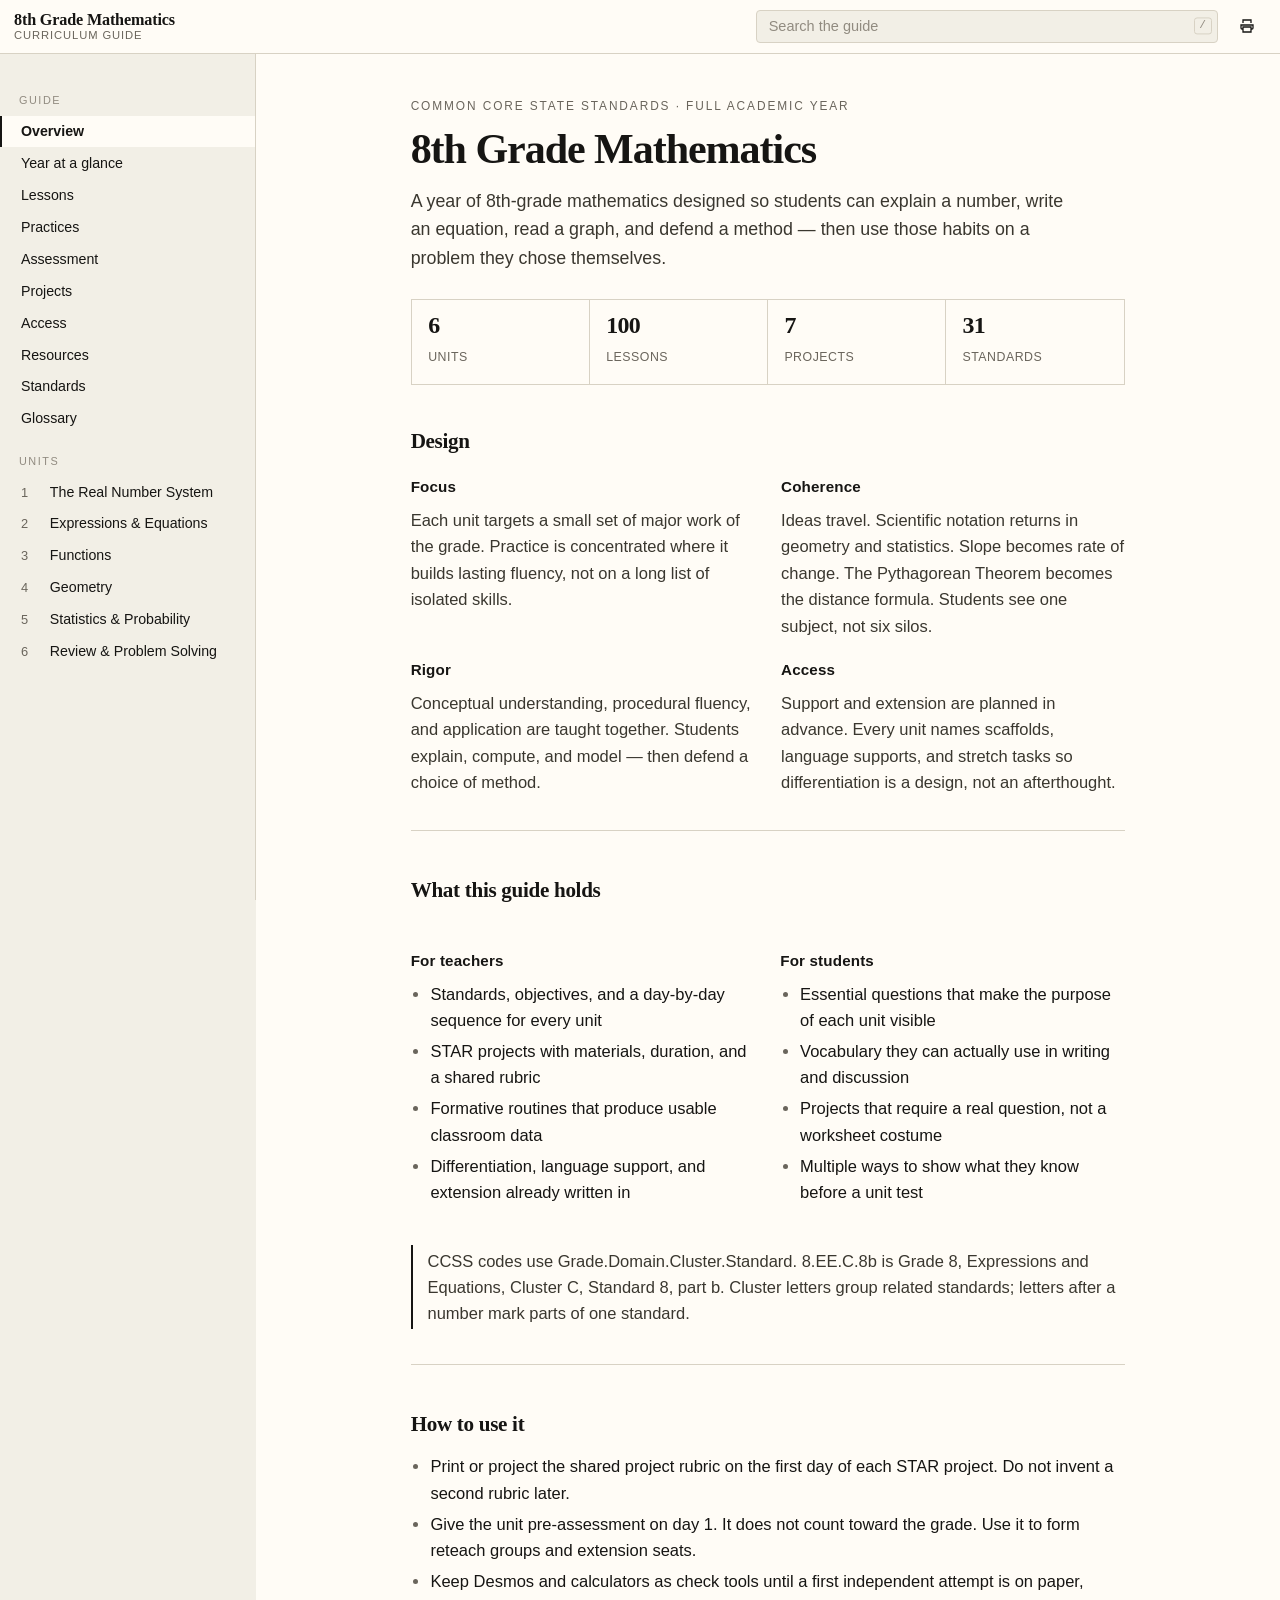
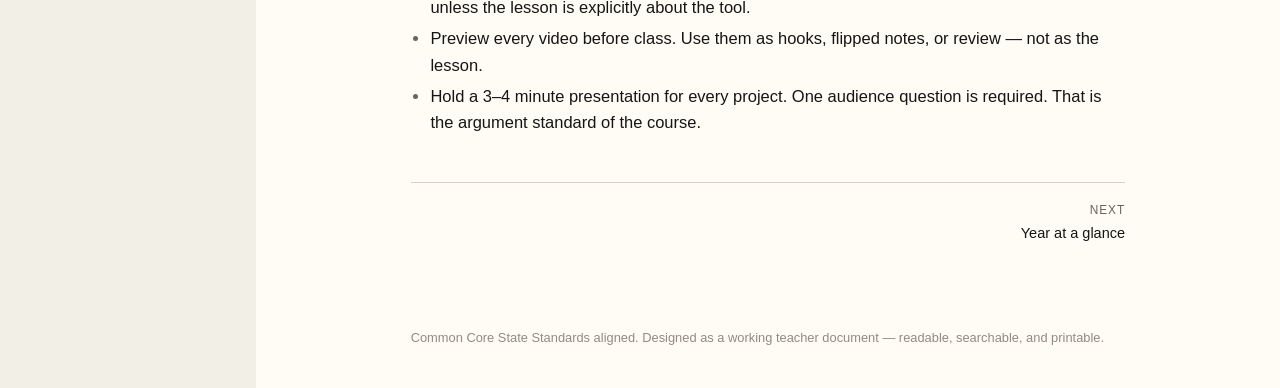
==== commit 5b513f21: "Add files via upload" ====
--- a/index.html
+++ b/index.html
@@ -1,1648 +1,55 @@
 <!DOCTYPE html>
 <html lang="en">
 <head>
-<meta charset="UTF-8">
-<meta name="viewport" content="width=device-width, initial-scale=1.0">
-<title>8th Grade Mathematics — Curriculum Guide</title>
-<style>
-  :root {
-    --bg: #f4f6f9;
-    --card-bg: #ffffff;
-    --primary: #2c4a7c;
-    --primary-light: #3a5f9e;
-    --accent: #e8902a;
-    --text: #1a1a2e;
-    --muted: #6b7a99;
-    --border: #e0e6f0;
-    --tag-bg: #eef2ff;
-    --tag-text: #3a5f9e;
-    --progress-bg: #dde3f0;
-    --shadow: 0 2px 12px rgba(44,74,124,0.10);
-    --radius: 14px;
-  }
-  * { box-sizing: border-box; margin: 0; padding: 0; }
-  body {
-    font-family: -apple-system, BlinkMacSystemFont, 'Segoe UI', Roboto, sans-serif;
-    background: var(--bg);
-    color: var(--text);
-    min-height: 100vh;
-  }
-
-  /* ---- HEADER ---- */
-  header {
-    background: linear-gradient(135deg, var(--primary) 0%, var(--primary-light) 100%);
-    color: white;
-    padding: 28px 24px 20px;
-    position: sticky;
-    top: 0;
-    z-index: 100;
-    box-shadow: 0 4px 20px rgba(44,74,124,0.25);
-  }
-  header h1 { font-size: 1.35rem; font-weight: 700; letter-spacing: -0.3px; }
-  header p { font-size: 0.82rem; opacity: 0.8; margin-top: 3px; }
-  .header-meta {
-    display: flex;
-    gap: 16px;
-    margin-top: 14px;
-    flex-wrap: wrap;
-  }
-  .stat-pill {
-    background: rgba(255,255,255,0.15);
-    border-radius: 20px;
-    padding: 4px 14px;
-    font-size: 0.78rem;
-    font-weight: 500;
-  }
-
-  /* ---- SEARCH/FILTER BAR ---- */
-  .toolbar {
-    background: white;
-    padding: 14px 20px;
-    border-bottom: 1px solid var(--border);
-    display: flex;
-    gap: 10px;
-    flex-wrap: wrap;
-    align-items: center;
-  }
-  .search-input {
-    flex: 1;
-    min-width: 200px;
-    border: 1.5px solid var(--border);
-    border-radius: 8px;
-    padding: 8px 14px;
-    font-size: 0.88rem;
-    outline: none;
-    transition: border-color 0.2s;
-  }
-  .search-input:focus { border-color: var(--primary); }
-  .domain-filter {
-    display: flex;
-    gap: 6px;
-    flex-wrap: wrap;
-  }
-  .filter-btn {
-    background: var(--tag-bg);
-    color: var(--tag-text);
-    border: 1.5px solid transparent;
-    border-radius: 20px;
-    padding: 5px 14px;
-    font-size: 0.78rem;
-    font-weight: 600;
-    cursor: pointer;
-    transition: all 0.2s;
-    white-space: nowrap;
-  }
-  .filter-btn.active, .filter-btn:hover {
-    background: var(--primary);
-    color: white;
-  }
-
-  /* ---- MAIN LAYOUT ---- */
-  main { padding: 20px 16px 40px; max-width: 900px; margin: 0 auto; }
-
-  /* ---- DOMAIN SECTION ---- */
-  .domain-section {
-    margin-bottom: 36px;
-  }
-  .domain-header {
-    display: flex;
-    align-items: center;
-    gap: 12px;
-    margin-bottom: 14px;
-    cursor: pointer;
-  }
-  .domain-badge {
-    background: var(--primary);
-    color: white;
-    font-size: 0.72rem;
-    font-weight: 700;
-    border-radius: 6px;
-    padding: 3px 10px;
-    letter-spacing: 0.5px;
-    text-transform: uppercase;
-    white-space: nowrap;
-  }
-  .domain-title {
-    font-size: 1.05rem;
-    font-weight: 700;
-    color: var(--primary);
-    flex: 1;
-  }
-  .domain-count {
-    font-size: 0.78rem;
-    color: var(--muted);
-    font-weight: 500;
-  }
-  .domain-chevron {
-    font-size: 0.9rem;
-    color: var(--muted);
-    transition: transform 0.25s;
-  }
-  .domain-section.collapsed .domain-chevron { transform: rotate(-90deg); }
-  .domain-lessons {
-    display: grid;
-    grid-template-columns: 1fr;
-    gap: 12px;
-  }
-  .domain-section.collapsed .domain-lessons { display: none; }
-
-  /* ---- LESSON CARD ---- */
-  .lesson-card {
-    background: var(--card-bg);
-    border-radius: var(--radius);
-    box-shadow: var(--shadow);
-    border: 1.5px solid var(--border);
-    overflow: hidden;
-    transition: box-shadow 0.2s, transform 0.2s;
-  }
-  .lesson-card:hover { box-shadow: 0 6px 24px rgba(44,74,124,0.16); transform: translateY(-1px); }
-  .lesson-header {
-    display: flex;
-    align-items: center;
-    gap: 14px;
-    padding: 14px 18px;
-    cursor: pointer;
-    user-select: none;
-  }
-  .lesson-num {
-    width: 36px;
-    height: 36px;
-    background: var(--primary);
-    color: white;
-    font-weight: 700;
-    font-size: 0.85rem;
-    border-radius: 10px;
-    display: flex;
-    align-items: center;
-    justify-content: center;
-    flex-shrink: 0;
-  }
-  .lesson-info { flex: 1; }
-  .lesson-title { font-weight: 600; font-size: 0.95rem; line-height: 1.3; }
-  .lesson-meta {
-    display: flex;
-    align-items: center;
-    gap: 10px;
-    margin-top: 4px;
-    flex-wrap: wrap;
-  }
-  .card-count {
-    font-size: 0.74rem;
-    color: var(--muted);
-    display: flex;
-    align-items: center;
-    gap: 4px;
-  }
-  .card-count::before { content: '🃏'; }
-  .lesson-chevron {
-    font-size: 0.85rem;
-    color: var(--muted);
-    transition: transform 0.25s;
-    flex-shrink: 0;
-  }
-  .lesson-card.open .lesson-chevron { transform: rotate(90deg); }
-
-  /* ---- PROGRESS BAR ---- */
-  .progress-bar {
-    height: 3px;
-    background: var(--progress-bg);
-    position: relative;
-    overflow: hidden;
-  }
-  .progress-fill {
-    height: 100%;
-    background: var(--accent);
-    border-radius: 0 2px 2px 0;
-    transition: width 0.4s ease;
-  }
-
-  /* ---- CARDS PANEL ---- */
-  .cards-panel { display: none; }
-  .lesson-card.open .cards-panel { display: block; }
-
-  .card-nav {
-    display: flex;
-    align-items: center;
-    justify-content: space-between;
-    padding: 10px 18px;
-    border-top: 1px solid var(--border);
-    background: #fafbfd;
-  }
-  .nav-dots {
-    display: flex;
-    gap: 6px;
-  }
-  .nav-dot {
-    width: 8px;
-    height: 8px;
-    border-radius: 50%;
-    background: var(--border);
-    cursor: pointer;
-    transition: background 0.2s, transform 0.2s;
-  }
-  .nav-dot.active { background: var(--primary); transform: scale(1.2); }
-  .nav-dot.visited { background: var(--accent); }
-  .nav-arrows { display: flex; gap: 8px; }
-  .nav-btn {
-    background: var(--primary);
-    color: white;
-    border: none;
-    border-radius: 8px;
-    width: 32px;
-    height: 32px;
-    font-size: 1rem;
-    cursor: pointer;
-    display: flex;
-    align-items: center;
-    justify-content: center;
-    transition: background 0.2s;
-  }
-  .nav-btn:hover { background: var(--primary-light); }
-  .nav-btn:disabled { background: var(--border); cursor: default; }
-
-  /* ---- CARD CONTENT ---- */
-  .card-content {
-    padding: 20px 20px 16px;
-    min-height: 160px;
-    border-top: 1px solid var(--border);
-  }
-  .card-tag {
-    display: inline-block;
-    background: var(--tag-bg);
-    color: var(--tag-text);
-    font-size: 0.7rem;
-    font-weight: 700;
-    border-radius: 5px;
-    padding: 2px 8px;
-    margin-bottom: 10px;
-    text-transform: uppercase;
-    letter-spacing: 0.4px;
-  }
-  .card-headline {
-    font-size: 1.0rem;
-    font-weight: 700;
-    color: var(--primary);
-    margin-bottom: 8px;
-    line-height: 1.35;
-  }
-  .card-body {
-    font-size: 0.88rem;
-    line-height: 1.65;
-    color: #333;
-  }
-  .card-body strong { color: var(--primary); }
-  .card-body ul {
-    margin: 8px 0 8px 18px;
-  }
-  .card-body ul li { margin-bottom: 4px; }
-  .card-body .highlight {
-    background: #fff8ed;
-    border-left: 3px solid var(--accent);
-    border-radius: 0 6px 6px 0;
-    padding: 8px 12px;
-    margin: 10px 0;
-    font-size: 0.84rem;
-  }
-  .card-index {
-    font-size: 0.72rem;
-    color: var(--muted);
-    margin-top: 12px;
-  }
-
-  /* ---- DOMAIN COLORS ---- */
-  .u1 .lesson-num, .u1 .domain-badge { background: #2c4a7c; }
-  .u2 .lesson-num, .u2 .domain-badge { background: #7b3a87; }
-  .u3 .lesson-num, .u3 .domain-badge { background: #2a7b5e; }
-  .u4 .lesson-num, .u4 .domain-badge { background: #c05a1a; }
-  .u5 .lesson-num, .u5 .domain-badge { background: #1e6b8a; }
-  .u6 .lesson-num, .u6 .domain-badge { background: #5a6b2a; }
-
-  .u1 .domain-title { color: #2c4a7c; }
-  .u2 .domain-title { color: #7b3a87; }
-  .u3 .domain-title { color: #2a7b5e; }
-  .u4 .domain-title { color: #c05a1a; }
-  .u5 .domain-title { color: #1e6b8a; }
-  .u6 .domain-title { color: #5a6b2a; }
-
-  /* hidden class */
-  .hidden { display: none !important; }
-
-  /* ---- COMPLETION BADGE ---- */
-  .complete-badge {
-    display: inline-flex;
-    align-items: center;
-    gap: 4px;
-    background: #e8f5e9;
-    color: #2e7d32;
-    border-radius: 12px;
-    padding: 2px 8px;
-    font-size: 0.7rem;
-    font-weight: 600;
-  }
-
-  @media (max-width: 600px) {
-    header h1 { font-size: 1.1rem; }
-    .lesson-title { font-size: 0.88rem; }
-  }
-
-  .card-body table {
-    width: 100%;
-    border-collapse: collapse;
-    margin: 10px 0;
-  }
-  .card-body th, .card-body td {
-    border: 1px solid var(--border);
-    padding: 8px;
-    text-align: left;
-  }
-  .card-body th {
-    background: var(--tag-bg);
-    font-weight: 600;
-  }
-</style>
+  <meta charset="utf-8">
+  <meta name="viewport" content="width=device-width, initial-scale=1">
+  <meta name="description" content="A complete 8th-grade mathematics curriculum guide: 100 lessons, six units, STAR projects, and Common Core alignment.">
+  <title>8th Grade Mathematics — Curriculum Guide</title>
+  <link rel="stylesheet" href="styles.css">
+  <link rel="icon" href="data:image/svg+xml,%3Csvg xmlns='http://www.w3.org/2000/svg' viewBox='0 0 32 32'%3E%3Crect width='32' height='32' fill='%23161513'/%3E%3Ctext x='16' y='22' text-anchor='middle' font-size='16' fill='%23fffcf6' font-family='Georgia,serif'%3E8%3C/text%3E%3C/svg%3E">
 </head>
 <body>
+  <a class="skip" href="#main">Skip to content</a>
 
-<header>
-  <h1>📐 8th Grade Mathematics — Curriculum Guide</h1>
-  <p>Common Core State Standards Aligned · Full Academic Year</p>
-  <div class="header-meta">
-    <span class="stat-pill">6 Units</span>
-    <span class="stat-pill" id="total-lessons-pill">100 Lessons</span>
-    <span class="stat-pill" id="total-cards-pill">~60 Cards</span>
+  <header class="topbar">
+    <button class="menu-btn" id="menu-btn" type="button" aria-expanded="false" aria-controls="sidebar" aria-label="Open contents">
+      <svg width="18" height="18" viewBox="0 0 18 18" aria-hidden="true">
+        <path d="M2 4h14M2 9h14M2 14h14" stroke="currentColor" stroke-width="1.4" fill="none" stroke-linecap="round"/>
+      </svg>
+    </button>
+    <a class="brand" href="#overview">
+      <strong>8th Grade Mathematics</strong>
+      <span>Curriculum Guide</span>
+    </a>
+    <div class="search">
+      <label class="visually-hidden" for="search-input">Search the guide</label>
+      <input id="search-input" type="search" placeholder="Search the guide" autocomplete="off" enterkeyhint="search">
+      <kbd>/</kbd>
+    </div>
+    <button class="icon-btn" id="print-btn" type="button" aria-label="Print">
+      <svg width="16" height="16" viewBox="0 0 16 16" aria-hidden="true">
+        <path d="M4 5V2h8v3M4 11H3a1 1 0 0 1-1-1V7h12v3a1 1 0 0 1-1 1h-1M4 9h8v5H4V9z" fill="none" stroke="currentColor" stroke-width="1.3"/>
+      </svg>
+    </button>
+  </header>
+
+  <div class="shell">
+    <div class="backdrop" id="backdrop"></div>
+    <nav class="sidebar" id="sidebar" aria-label="Contents"></nav>
+    <div class="content">
+      <main id="main" tabindex="-1"></main>
+      <footer class="colophon">
+        Common Core State Standards aligned. Designed as a working teacher document — readable, searchable, and printable.
+      </footer>
+    </div>
   </div>
-</header>
 
-<div class="toolbar">
-  <input class="search-input" type="text" placeholder="🔍 Search units..." id="searchInput" />
-  <div class="domain-filter">
-    <button class="filter-btn active" onclick="filterDomain('all', this)">All</button>
-    <button class="filter-btn" onclick="filterDomain('u1', this)">U1: Real Number System</button>
-    <button class="filter-btn" onclick="filterDomain('u2', this)">U2: Expressions & Equations</button>
-    <button class="filter-btn" onclick="filterDomain('u3', this)">U3: Functions</button>
-    <button class="filter-btn" onclick="filterDomain('u4', this)">U4: Geometry</button>
-    <button class="filter-btn" onclick="filterDomain('u5', this)">U5: Statistics & Probability</button>
-    <button class="filter-btn" onclick="filterDomain('u6', this)">U6: Review & Problem Solving</button>
-  </div>
-</div>
+  <noscript>
+    <p style="padding:2rem;max-width:40rem">This guide needs JavaScript to assemble its pages from the curriculum data. Host <code>index.html</code> with <code>styles.css</code>, <code>data.js</code>, <code>lessons.js</code>, and <code>app.js</code> in the same folder.</p>
+  </noscript>
 
-<main id="main-content">
-
-<!-- ══════════════════════════════════════════════════════ -->
-<!-- UNIT 1: THE REAL NUMBER SYSTEM -->
-<!-- ══════════════════════════════════════════════════════ -->
-<div class="domain-section u1" data-domain="u1">
-  <div class="domain-header" onclick="toggleDomain(this.parentElement)">
-    <span class="domain-badge">Unit 1</span>
-    <span class="domain-title">The Real Number System (15 Lessons)</span>
-    <span class="domain-count">10 Cards</span>
-    <span class="domain-chevron">▼</span>
-  </div>
-  <div class="domain-lessons">
-
-    <!-- LESSON 1.0 - UNIT OVERVIEW -->
-    <div class="lesson-card u1" data-domain="u1" data-title="Unit Overview">
-      <div class="lesson-header" onclick="toggleLesson(this.parentElement)">
-        <div class="lesson-num">1.0</div>
-        <div class="lesson-info">
-          <div class="lesson-title">Unit Overview</div>
-          <div class="lesson-meta"><span class="card-count">10 cards</span></div>
-        </div>
-        <span class="lesson-chevron">▶</span>
-      </div>
-      <div class="progress-bar"><div class="progress-fill" style="width:0%"></div></div>
-      <div class="cards-panel" data-current="0">
-        <div class="card-content">
-          <span class="card-tag">Card 1 of 10 · Overview</span>
-          <div class="card-headline">Unit Overview</div>
-          <div class="card-body">
-            Students build and extend their understanding of the real number system — distinguishing rational from irrational numbers, working fluently with integer exponents, and expressing extreme quantities using scientific notation. This unit develops the number sense that underpins all of algebra and provides students with tools used in science, engineering, finance, and everyday life.
-          </div>
-          <div class="card-index">Card 1 / 10</div>
-        </div>
-        <div class="card-content" style="display:none">
-          <span class="card-tag">Card 2 of 10 · Essential Questions</span>
-          <div class="card-headline">Essential Questions</div>
-          <div class="card-body">
-            <ul>
-              <li>Why can't every number be written as a fraction? What makes a number irrational?</li>
-              <li>How do exponents allow us to express patterns and extreme quantities efficiently?</li>
-              <li>Why do scientists use scientific notation, and how does it make calculations manageable?</li>
-              <li>How are square roots and cube roots connected to area and volume?</li>
-            </ul>
-          </div>
-          <div class="card-index">Card 2 / 10</div>
-        </div>
-        <div class="card-content" style="display:none">
-          <span class="card-tag">Card 3 of 10 · CCSS Standards</span>
-          <div class="card-headline">CCSS Standards</div>
-          <div class="card-body">
-            <table>
-              <tr><th>Standard</th><th>Description</th></tr>
-              <tr><td>8.NS.A.1</td><td>Know that numbers that are not rational are called irrational. Understand informally that every number has a decimal expansion; for rational numbers show that the decimal expansion repeats eventually, and convert a decimal expansion which repeats eventually into a rational number.</td></tr>
-              <tr><td>8.NS.A.2</td><td>Use rational approximations of irrational numbers to compare the size of irrational numbers, locate them approximately on a number line diagram, and estimate the value of expressions (e.g., π²).</td></tr>
-              <tr><td>8.EE.A.1</td><td>Know and apply the properties of integer exponents to generate equivalent numerical expressions. For example, 3² × 3⁻⁵ = 3⁻³ = 1/27.</td></tr>
-              <tr><td>8.EE.A.2</td><td>Use square root and cube root symbols to represent solutions to equations of the form x² = p and x³ = p, where p is a positive rational number. Evaluate square roots of small perfect squares and cube roots of small perfect cubes.</td></tr>
-              <tr><td>8.EE.A.3</td><td>Use numbers expressed in the form of a single digit times an integer power of 10 to estimate very large or very small quantities, and to express how many times as much one is than the other.</td></tr>
-              <tr><td>8.EE.A.4</td><td>Perform operations with numbers expressed in scientific notation, including problems where both decimal and scientific notation are used. Use scientific notation and choose units of appropriate size for measurements of very large or very small quantities. Interpret scientific notation that has been generated by technology.</td></tr>
-            </table>
-          </div>
-          <div class="card-index">Card 3 / 10</div>
-        </div>
-        <div class="card-content" style="display:none">
-          <span class="card-tag">Card 4 of 10 · Learning Objectives</span>
-          <div class="card-headline">Learning Objectives</div>
-          <div class="card-body">
-            By the end of Unit 1, students will be able to:
-            <ol>
-              <li>Classify any real number as rational or irrational, providing justification</li>
-              <li>Explain why the decimal expansion of a rational number repeats or terminates</li>
-              <li>Locate irrational numbers on a number line to the nearest tenth using rational approximations</li>
-              <li>Apply all seven properties of integer exponents to simplify expressions</li>
-              <li>Evaluate and estimate square roots and cube roots with and without a calculator</li>
-              <li>Solve equations of the form x² = p and x³ = p</li>
-              <li>Convert fluently between standard notation and scientific notation</li>
-              <li>Perform multiplication, division, addition, and subtraction in scientific notation</li>
-              <li>Apply scientific notation to real-world measurement and estimation problems</li>
-            </ol>
-          </div>
-          <div class="card-index">Card 4 / 10</div>
-        </div>
-        <div class="card-content" style="display:none">
-          <span class="card-tag">Card 5 of 10 · YouTube Video Resources</span>
-          <div class="card-headline">YouTube Video Resources</div>
-          <div class="card-body">
-            <ul>
-              <li>🔢 Rational vs. Irrational Numbers Explained — Khan Academy — Clear visual introduction; includes number line practice (8 min)</li>
-              <li>🌌 Scientific Notation in Space — Math Antics — Uses astronomy and space context students love (10 min)</li>
-              <li>🧠 Exponent Rules — All 7 Properties — The Organic Chemistry Tutor — Comprehensive, worked examples, great for notes (15 min)</li>
-              <li>🎵 Square Roots Song — NUMBEROCK — Catchy and memorable — perfect bell-ringer before a quiz (3 min)</li>
-              <li>🚀 NASA Powers of 10 — Classic Eames Film — Zooms from quarks to galaxy clusters — mind-expanding hook (9 min)</li>
-              <li>📏 Approximating Irrational Numbers on Number Line — Khan Academy — Step-by-step process for 8.NS.A.2 — very clearly explained (6 min)</li>
-              <li>📈 Negative Exponents Explained Visually — TED-Ed — Intuitive animated explanation of negative exponents (5 min)</li>
-            </ul>
-          </div>
-          <div class="card-index">Card 5 / 10</div>
-        </div>
-        <div class="card-content" style="display:none">
-          <span class="card-tag">Card 6 of 10 · STAR Project</span>
-          <div class="card-headline">THE COSMIC SCALE CHALLENGE</div>
-          <div class="card-body">
-            Students choose a scientific topic (atoms and molecules, the solar system, viruses and bacteria, national debt, deep ocean, computer storage) and create an illustrated "Scale Book" using scientific notation. They express 10+ real measurements, calculate ratios between quantities, place all values on a relative number line, and present findings to the class with their most surprising discovery.
-            <div class="highlight">
-              <strong>Standards:</strong> 8.NS.A.2, 8.EE.A.3, 8.EE.A.4<br>
-              <strong>Duration:</strong> 4 class periods + 1 homework night for research<br>
-              <strong>Materials:</strong> ruler, colored pencils/markers, internet research access<br>
-              <strong>Optional digital tool:</strong> Google Slides or Canva for visual design<br>
-              <strong>Presentation:</strong> 3-minute class share with one 'mind-blowing fact' required<br>
-              <strong>Extension:</strong> calculate how many times larger one quantity is than another using quotients in scientific notation
-            </div>
-            <strong>Project Rubric — 4 Categories (25 pts each = 100 pts)</strong><br>
-            Mathematical Accuracy (all scientific notation correct, calculations verified) | Organization & Completeness (10+ measurements, number line, sources cited) | Visual Presentation (clear, labeled, creative) | Oral Presentation (explains one surprising finding clearly, answers one audience question)
-          </div>
-          <div class="card-index">Card 6 / 10</div>
-        </div>
-        <div class="card-content" style="display:none">
-          <span class="card-tag">Card 7 of 10 · Lesson Sequence</span>
-          <div class="card-headline">Lesson Sequence (15 Days)</div>
-          <div class="card-body">
-            <table>
-              <tr><th>Days</th><th>Topic</th><th>Key Skills & Concepts</th><th>Suggested Activities</th></tr>
-              <tr><td>1–2</td><td>Rational & Irrational Numbers</td><td>Definitions, decimal expansions, converting repeating decimals; Real Number System diagram</td><td>Number sort (rational/irrational), decimal investigation with calculators</td></tr>
-              <tr><td>3</td><td>Irrational Numbers on Number Line</td><td>Approximating √2, √3, π to nearest tenth; comparing irrational numbers</td><td>Number line activity; estimate and check with calculator</td></tr>
-              <tr><td>4–5</td><td>Square Roots & Cube Roots</td><td>Perfect squares/cubes, estimating between integers, solving x²=p and x³=p</td><td>Root war card game; Kahoot! on perfect squares/cubes</td></tr>
-              <tr><td>6–9</td><td>Properties of Integer Exponents</td><td>Zero exponent, negative exponents, product/quotient/power rules; equivalent expressions</td><td>Exponent rule foldable; matching activity; error analysis</td></tr>
-              <tr><td>10–12</td><td>Scientific Notation</td><td>Converting to/from standard form; ordering in scientific notation; calculator notation (E)</td><td>NASA video hook; measurement comparison sort</td></tr>
-              <tr><td>13–14</td><td>Operations in Scientific Notation</td><td>Multiply, divide, add, subtract in sci. notation; real-world problem solving</td><td>Cosmic Scale Project work sessions; partner peer review</td></tr>
-              <tr><td>15</td><td>Unit Assessment + Presentations</td><td>Review and synthesis of all Unit 1 standards</td><td>Unit test; Cosmic Scale project presentations</td></tr>
-            </table>
-          </div>
-          <div class="card-index">Card 7 / 10</div>
-        </div>
-        <div class="card-content" style="display:none">
-          <span class="card-tag">Card 8 of 10 · Key Vocabulary</span>
-          <div class="card-headline">Key Vocabulary</div>
-          <div class="card-body">
-            <table>
-              <tr><th>Term</th><th>Definition</th></tr>
-              <tr><td>Rational number</td><td>Any number that can be written as a fraction p/q where p and q are integers and q ≠ 0; decimal terminates or repeats</td></tr>
-              <tr><td>Irrational number</td><td>A real number that cannot be written as a fraction; decimal expansion is non-terminating and non-repeating (e.g., π, √2)</td></tr>
-              <tr><td>Integer exponent</td><td>An exponent that is a whole number, zero, or negative integer</td></tr>
-              <tr><td>Scientific notation</td><td>A number written as a × 10ⁿ where 1 ≤ a < 10 and n is an integer</td></tr>
-              <tr><td>Square root</td><td>A value that, when multiplied by itself, gives the original number; √p is the positive square root of p</td></tr>
-              <tr><td>Cube root</td><td>A value that, when multiplied by itself three times, gives the original number; ³√p</td></tr>
-              <tr><td>Perfect square</td><td>The product of an integer multiplied by itself: 1, 4, 9, 16, 25, 36 ...</td></tr>
-              <tr><td>Perfect cube</td><td>The product of an integer multiplied by itself three times: 1, 8, 27, 64, 125 ...</td></tr>
-            </table>
-          </div>
-          <div class="card-index">Card 8 / 10</div>
-        </div>
-        <div class="card-content" style="display:none">
-          <span class="card-tag">Card 9 of 10 · Differentiation Strategies</span>
-          <div class="card-headline">Differentiation Strategies</div>
-          <div class="card-body">
-            Support strategies:
-            <ul>
-              <li>Post a Real Number System nested set diagram as a permanent anchor chart</li>
-              <li>Provide a perfect squares/cubes reference card (1² through 15², 1³ through 10³) for struggling students</li>
-              <li>Use colored sticky notes for number sorting on a physical class number line</li>
-              <li>Scaffold scientific notation with a step-by-step conversion graphic organizer</li>
-              <li>Extension: research and present a proof that √2 is irrational; investigate transcendental numbers (π, e)</li>
-              <li>Extension: explore Zeno's Paradox and its connection to infinite decimal expansions</li>
-              <li>ELL support: pre-teach rational/irrational, exponent, coefficient, notation; word wall with visuals</li>
-            </ul>
-          </div>
-          <div class="card-index">Card 9 / 10</div>
-        </div>
-        <div class="card-content" style="display:none">
-          <span class="card-tag">Card 10 of 10 · Real-World Connections</span>
-          <div class="card-headline">Real-World Connections</div>
-          <div class="card-body">
-            Where students encounter these ideas outside the classroom:
-            <ul>
-              <li>Scientific notation: astronomy (light-years), biology (cell/virus sizes), economics (national debt, GDP), chemistry (molar mass)</li>
-              <li>Irrational numbers: geometry (diagonal of a square), music (equal temperament tuning), fractals</li>
-              <li>Exponent rules: compound interest formulas, population growth models, radioactive decay</li>
-              <li>Square roots: construction (Pythagorean Theorem), physics (kinetic energy formulas)</li>
-            </ul>
-          </div>
-          <div class="card-index">Card 10 / 10</div>
-        </div>
-        <div class="card-nav">
-          <div class="nav-dots"></div>
-          <div class="nav-arrows">
-            <button class="nav-btn" onclick="prevCard(this)" disabled>←</button>
-            <button class="nav-btn" onclick="nextCard(this)">→</button>
-          </div>
-        </div>
-      </div>
-    </div>
-
-  </div>
-</div>
-
-<!-- ══════════════════════════════════════════════════════ -->
-<!-- UNIT 2: EXPRESSIONS & EQUATIONS -->
-<!-- ══════════════════════════════════════════════════════ -->
-<div class="domain-section u2" data-domain="u2">
-  <div class="domain-header" onclick="toggleDomain(this.parentElement)">
-    <span class="domain-badge">Unit 2</span>
-    <span class="domain-title">Expressions & Equations (20 Lessons)</span>
-    <span class="domain-count">10 Cards</span>
-    <span class="domain-chevron">▼</span>
-  </div>
-  <div class="domain-lessons">
-
-    <!-- LESSON 2.0 - UNIT OVERVIEW -->
-    <div class="lesson-card u2" data-domain="u2" data-title="Unit Overview">
-      <div class="lesson-header" onclick="toggleLesson(this.parentElement)">
-        <div class="lesson-num">2.0</div>
-        <div class="lesson-info">
-          <div class="lesson-title">Unit Overview</div>
-          <div class="lesson-meta"><span class="card-count">10 cards</span></div>
-        </div>
-        <span class="lesson-chevron">▶</span>
-      </div>
-      <div class="progress-bar"><div class="progress-fill" style="width:0%"></div></div>
-      <div class="cards-panel" data-current="0">
-        <div class="card-content">
-          <span class="card-tag">Card 1 of 10 · Overview</span>
-          <div class="card-headline">Unit Overview</div>
-          <div class="card-body">
-            This is the algebraic heart of 8th grade mathematics. Students develop deep fluency with linear equations in one and two variables, moving from proportional relationships and slope to slope-intercept form and ultimately to systems of equations. Every concept is grounded in real-world contexts — pricing comparisons, motion problems, business scenarios — so students experience algebra as a powerful tool, not an abstract manipulation.
-          </div>
-          <div class="card-index">Card 1 / 10</div>
-        </div>
-        <div class="card-content" style="display:none">
-          <span class="card-tag">Card 2 of 10 · Essential Questions</span>
-          <div class="card-headline">Essential Questions</div>
-          <div class="card-body">
-            <ul>
-              <li>How does slope describe the relationship between two quantities changing together?</li>
-              <li>How can we use an equation to model a real-world linear relationship?</li>
-              <li>When two things change simultaneously, how do we find the point where they intersect?</li>
-              <li>What does it mean for a linear equation to have one solution, no solution, or infinitely many?</li>
-            </ul>
-          </div>
-          <div class="card-index">Card 2 / 10</div>
-        </div>
-        <div class="card-content" style="display:none">
-          <span class="card-tag">Card 3 of 10 · CCSS Standards</span>
-          <div class="card-headline">CCSS Standards</div>
-          <div class="card-body">
-            <table>
-              <tr><th>Standard</th><th>Description</th></tr>
-              <tr><td>8.EE.B.5</td><td>Graph proportional relationships, interpreting the unit rate as the slope of the graph. Compare two different proportional relationships represented in different ways.</td></tr>
-              <tr><td>8.EE.B.6</td><td>Use similar triangles to explain why the slope m is the same between any two distinct points on a non-vertical line in the coordinate plane; derive y = mx + b.</td></tr>
-              <tr><td>8.EE.C.7a</td><td>Give examples of linear equations in one variable with one solution, infinitely many solutions, or no solutions. Show which of these possibilities is the case by successively transforming the given equation into simpler forms.</td></tr>
-              <tr><td>8.EE.C.7b</td><td>Solve linear equations with rational number coefficients, including equations whose solutions require expanding expressions using the distributive property and collecting like terms.</td></tr>
-              <tr><td>8.EE.C.8a</td><td>Understand that solutions to a system of two linear equations in two variables correspond to points of intersection of their graphs, and the point corresponds to the pair of values that makes both equations true.</td></tr>
-              <tr><td>8.EE.C.8b</td><td>Solve systems of two linear equations in two variables algebraically, and estimate solutions by graphing the equations. Solve simple cases by inspection.</td></tr>
-              <tr><td>8.EE.C.8c</td><td>Solve real-world and mathematical problems leading to two linear equations in two variables.</td></tr>
-            </table>
-          </div>
-          <div class="card-index">Card 3 / 10</div>
-        </div>
-        <div class="card-content" style="display:none">
-          <span class="card-tag">Card 4 of 10 · Learning Objectives</span>
-          <div class="card-headline">Learning Objectives</div>
-          <div class="card-body">
-            By the end of Unit 2, students will be able to:
-            <ol start="10">
-              <li>Graph and compare proportional relationships, identifying slope as the unit rate</li>
-              <li>Calculate slope between any two points using rise/run and explain using similar triangles</li>
-              <li>Write and graph linear equations in slope-intercept form y = mx + b</li>
-              <li>Identify and create equations with one solution, no solution, or infinitely many solutions</li>
-              <li>Solve multi-step linear equations involving distributive property and combining like terms</li>
-              <li>Determine the solution of a system by graphing both equations and identifying the intersection</li>
-              <li>Solve systems algebraically using substitution and elimination methods</li>
-              <li>Write and solve systems of equations to model real-world problems</li>
-            </ol>
-          </div>
-          <div class="card-index">Card 4 / 10</div>
-        </div>
-        <div class="card-content" style="display:none">
-          <span class="card-tag">Card 5 of 10 · YouTube Video Resources</span>
-          <div class="card-headline">YouTube Video Resources</div>
-          <div class="card-body">
-            <ul>
-              <li>📏 Understanding Slope: Rise Over Run — Khan Academy — Visual, intuitive approach with real graph examples (12 min)</li>
-              <li>🎯 Slope-Intercept Form Made Easy — Math Antics — Best intro to y = mx + b; engaging and clear (12 min)</li>
-              <li>🔁 Systems of Equations: 3 Methods — Professor Leonard — Graphing, substitution, and elimination with full examples (24 min)</li>
-              <li>🎮 Systems of Equations in Real Life — Mashup Math — Movie tickets, food, sports — fun relatable contexts (8 min)</li>
-              <li>♾️ No Solution vs. Infinite Solutions Explained — Virtual Nerd — Resolves a common student misconception clearly (6 min)</li>
-              <li>🛣️ Slope in the Real World: Roads and Ramps — Mathantics — Grade percentages, accessibility ramps, ski slopes (7 min)</li>
-              <li>💻 Desmos Tutorial: Graphing Systems — Desmos Team — How to use Desmos to verify systems solutions (5 min)</li>
-            </ul>
-          </div>
-          <div class="card-index">Card 5 / 10</div>
-        </div>
-        <div class="card-content" style="display:none">
-          <span class="card-tag">Card 6 of 10 · STAR Project</span>
-          <div class="card-headline">THE BREAK-EVEN BUSINESS PLAN</div>
-          <div class="card-body">
-            Student teams create a fictional small business (food truck, app, clothing brand, bakery, etc.) and model it with mathematics. They write a cost equation (fixed costs + variable costs) and a revenue equation, graph both on the same coordinate plane, find the break-even point algebraically, and produce a professional 1-page Business Report explaining when their company becomes profitable.
-            <div class="highlight">
-              <strong>Standards:</strong> 8.EE.B.5, 8.EE.C.8a, 8.EE.C.8b, 8.EE.C.8c<br>
-              <strong>Duration:</strong> 5 class periods (1 planning, 2 math work, 1 design, 1 presentation)<br>
-              <strong>Materials:</strong> graph paper, Desmos, optional: Canva for business report design<br>
-              <strong>Deliverables:</strong> graph showing both lines and labeled intersection, algebraic solution, written report<br>
-              <strong>Cross-curricular:</strong> entrepreneurship, economics, career readiness, writing<br>
-              <strong>Extension:</strong> add a third constraint (max production limit) and shade the feasible region<br>
-              <strong>Presentation format:</strong> 3-minute pitch to class as 'investors'
-            </div>
-          </div>
-          <div class="card-index">Card 6 / 10</div>
-        </div>
-        <div class="card-content" style="display:none">
-          <span class="card-tag">Card 7 of 10 · Lesson Sequence</span>
-          <div class="card-headline">Lesson Sequence (20 Days)</div>
-          <div class="card-body">
-            <table>
-              <tr><th>Days</th><th>Topic</th><th>Key Skills & Concepts</th><th>Suggested Activities</th></tr>
-              <tr><td>1–2</td><td>Proportional Relationships & Slope</td><td>Unit rate as slope; graphs through the origin; comparing two proportional relationships</td><td>Slope investigation with similar triangles; compare phone plan graphs</td></tr>
-              <tr><td>3–5</td><td>Slope-Intercept Form</td><td>y = mx + b; graphing from equation; writing equation from graph and table; interpreting b</td><td>Matching game: equations/graphs/tables; Desmos exploration</td></tr>
-              <tr><td>6–7</td><td>Writing Linear Equations</td><td>Writing equation from two points; from slope and a point; standard to slope-intercept form</td><td>Real-world scenarios; Polygraph: Lines on Desmos</td></tr>
-              <tr><td>8–10</td><td>Solving Linear Equations</td><td>Multi-step, distributive property, combining like terms, variables on both sides</td><td>Equation relay race; error analysis warm-ups</td></tr>
-              <tr><td>11–12</td><td>One/No/Infinite Solutions</td><td>Recognizing solution types algebraically; creating equations for each type</td><td>Investigation: what makes parallel lines? what makes the same line?</td></tr>
-              <tr><td>13–16</td><td>Systems of Equations</td><td>Graphing method; substitution; elimination; checking solutions; choosing a method</td><td>Desmos graphing systems; card sort: which method is best here?</td></tr>
-              <tr><td>17–19</td><td>Real-World Systems + Project</td><td>Writing systems from context; break-even problems; mixture problems; Business Plan project work</td><td>Break-Even Business Plan project sessions</td></tr>
-              <tr><td>20</td><td>Unit Assessment + Presentations</td><td>Synthesis and assessment of all Unit 2 standards</td><td>Unit test; Business Plan presentations</td></tr>
-            </table>
-          </div>
-          <div class="card-index">Card 7 / 10</div>
-        </div>
-        <div class="card-content" style="display:none">
-          <span class="card-tag">Card 8 of 10 · Key Vocabulary</span>
-          <div class="card-headline">Key Vocabulary</div>
-          <div class="card-body">
-            <table>
-              <tr><th>Term</th><th>Definition</th></tr>
-              <tr><td>Slope</td><td>Rate of change between two points on a line; rise ÷ run = (y₂-y₁)/(x₂-x₁); steepness and direction</td></tr>
-              <tr><td>Y-intercept</td><td>The point where the line crosses the y-axis; value of y when x = 0; the constant b in y = mx + b</td></tr>
-              <tr><td>Slope-intercept form</td><td>y = mx + b — the equation of a non-vertical line; m = slope, b = y-intercept</td></tr>
-              <tr><td>System of equations</td><td>Two or more equations with the same variables; a solution satisfies ALL equations simultaneously</td></tr>
-              <tr><td>Substitution method</td><td>Solving systems by isolating one variable in one equation and substituting into the other</td></tr>
-              <tr><td>Elimination method</td><td>Solving systems by adding or subtracting equations to eliminate one variable</td></tr>
-              <tr><td>No solution</td><td>System where lines are parallel; same slope, different y-intercept; 0 = nonzero (contradiction)</td></tr>
-              <tr><td>Infinite solutions</td><td>System where lines are identical; same slope, same y-intercept; equation simplifies to 0 = 0</td></tr>
-            </table>
-          </div>
-          <div class="card-index">Card 8 / 10</div>
-        </div>
-        <div class="card-content" style="display:none">
-          <span class="card-tag">Card 9 of 10 · Differentiation Strategies</span>
-          <div class="card-headline">Differentiation Strategies</div>
-          <div class="card-body">
-            Support and extension strategies:
-            <ul>
-              <li>Provide a slope formula reference card; allow graphing calculator or Desmos for checking (not for first attempts)</li>
-              <li>Scaffold systems with a "Which method?" decision flowchart (graphing vs. substitution vs. elimination)</li>
-              <li>Use color-coding: highlight the slope in one color, y-intercept in another when writing equations</li>
-              <li>Extension: prove algebraically why parallel lines have no solution; explore 3-variable systems</li>
-              <li>Extension: research linear programming and the simplex method used in business optimization</li>
-              <li>Connection to science: constant speed motion d = rt; constant rate growth; temperature conversion</li>
-            </ul>
-          </div>
-          <div class="card-index">Card 9 / 10</div>
-        </div>
-        <div class="card-content" style="display:none">
-          <span class="card-tag">Card 10 of 10 · Tech Integration</span>
-          <div class="card-headline">Tech Integration — Desmos Activities</div>
-          <div class="card-body">
-            Free, browser-based, Chromebook/iPad compatible. These activities transform slope and systems from abstract to interactive:
-            <ul>
-              <li>Marbleslides: Lines — students write equations to launch marbles through star targets (motivation level: extremely high)</li>
-              <li>Polygraph: Lines — Guess Who?-style game that builds slope/intercept academic vocabulary through play</li>
-              <li>Card Sort: Slope — connect graphs, equations, tables, and verbal descriptions of the same relationship</li>
-              <li>Systems of Equations Activity Builder — graph two lines and trace the intersection; instant feedback</li>
-              <li>Match My Line — students adjust equations to match target graphs; builds intuition for m and b</li>
-            </ul>
-          </div>
-          <div class="card-index">Card 10 / 10</div>
-        </div>
-        <div class="card-nav">
-          <div class="nav-dots"></div>
-          <div class="nav-arrows">
-            <button class="nav-btn" onclick="prevCard(this)" disabled>←</button>
-            <button class="nav-btn" onclick="nextCard(this)">→</button>
-          </div>
-        </div>
-      </div>
-    </div>
-
-  </div>
-</div>
-
-<!-- ══════════════════════════════════════════════════════ -->
-<!-- UNIT 3: FUNCTIONS -->
-<!-- ══════════════════════════════════════════════════════ -->
-<div class="domain-section u3" data-domain="u3">
-  <div class="domain-header" onclick="toggleDomain(this.parentElement)">
-    <span class="domain-badge">Unit 3</span>
-    <span class="domain-title">Functions (18 Lessons)</span>
-    <span class="domain-count">9 Cards</span>
-    <span class="domain-chevron">▼</span>
-  </div>
-  <div class="domain-lessons">
-
-    <!-- LESSON 3.0 - UNIT OVERVIEW -->
-    <div class="lesson-card u3" data-domain="u3" data-title="Unit Overview">
-      <div class="lesson-header" onclick="toggleLesson(this.parentElement)">
-        <div class="lesson-num">3.0</div>
-        <div class="lesson-info">
-          <div class="lesson-title">Unit Overview</div>
-          <div class="lesson-meta"><span class="card-count">9 cards</span></div>
-        </div>
-        <span class="lesson-chevron">▶</span>
-      </div>
-      <div class="progress-bar"><div class="progress-fill" style="width:0%"></div></div>
-      <div class="cards-panel" data-current="0">
-        <div class="card-content">
-          <span class="card-tag">Card 1 of 9 · Overview</span>
-          <div class="card-headline">Unit Overview</div>
-          <div class="card-body">
-            The functions unit is where algebra clicks. Students move beyond solving equations to understanding functions as input-output rules — mathematical machines that transform inputs into outputs consistently and predictably. They learn to recognize, compare, and represent functions using four interchangeable lenses: equations, tables, graphs, and verbal descriptions. This representational fluency is the conceptual engine of all of high school mathematics.
-          </div>
-          <div class="card-index">Card 1 / 9</div>
-        </div>
-        <div class="card-content" style="display:none">
-          <span class="card-tag">Card 2 of 9 · Essential Questions</span>
-          <div class="card-headline">Essential Questions</div>
-          <div class="card-body">
-            <ul>
-              <li>What makes a relationship a function — and what breaks that rule?</li>
-              <li>How can the same function look completely different depending on how we represent it?</li>
-              <li>What can the shape of a graph tell us about the story of a situation?</li>
-              <li>How is a linear function different from a nonlinear one, and how can we tell them apart?</li>
-            </ul>
-          </div>
-          <div class="card-index">Card 2 / 9</div>
-        </div>
-        <div class="card-content" style="display:none">
-          <span class="card-tag">Card 3 of 9 · CCSS Standards</span>
-          <div class="card-headline">CCSS Standards</div>
-          <div class="card-body">
-            <table>
-              <tr><th>Standard</th><th>Description</th></tr>
-              <tr><td>8.F.A.1</td><td>Understand that a function is a rule that assigns to each input exactly one output. The graph of a function is the set of ordered pairs consisting of an input and the corresponding output.</td></tr>
-              <tr><td>8.F.A.2</td><td>Compare properties of two functions each represented in a different way (algebraically, graphically, numerically in tables, or by verbal descriptions). For example, given a linear function represented by a table of values and a linear function represented by an algebraic expression, determine which function has the greater rate of change.</td></tr>
-              <tr><td>8.F.A.3</td><td>Interpret the equation y = mx + b as defining a linear function, whose graph is a straight line; give examples of functions that are not linear.</td></tr>
-              <tr><td>8.F.B.4</td><td>Construct a function to model a linear relationship between two quantities. Determine the rate of change and initial value of the function from a description of a relationship or from two (x, y) values, including reading these from a table or from a graph.</td></tr>
-              <tr><td>8.F.B.5</td><td>Describe qualitatively the functional relationship between two quantities by analyzing a graph (e.g., where the function is increasing or decreasing, linear or nonlinear). Sketch a graph that exhibits the qualitative features of a function that has been described verbally.</td></tr>
-            </table>
-          </div>
-          <div class="card-index">Card 3 / 9</div>
-        </div>
-        <div class="card-content" style="display:none">
-          <span class="card-tag">Card 4 of 9 · Learning Objectives</span>
-          <div class="card-headline">Learning Objectives</div>
-          <div class="card-body">
-            By the end of Unit 3, students will be able to:
-            <ol start="18">
-              <li>Define a function and determine whether a relation is a function using mapping diagrams, tables, and the vertical line test</li>
-              <li>Represent a function in four ways: equation, table, graph, and verbal description</li>
-              <li>Compare two functions given in different representations and determine which has a greater rate of change</li>
-              <li>Identify whether a function is linear or nonlinear from any representation</li>
-              <li>Construct a function equation to model a linear relationship from a table, graph, or description</li>
-              <li>Identify and interpret the rate of change and initial value of a linear function in context</li>
-              <li>Analyze a graph qualitatively: identify increasing/decreasing intervals, maximum/minimum, linear/nonlinear sections</li>
-              <li>Sketch a graph that tells the story of a described real-world situation</li>
-            </ol>
-          </div>
-          <div class="card-index">Card 4 / 9</div>
-        </div>
-        <div class="card-content" style="display:none">
-          <span class="card-tag">Card 5 of 9 · YouTube Video Resources</span>
-          <div class="card-headline">YouTube Video Resources</div>
-          <div class="card-body">
-            <ul>
-              <li>🎪 Functions Intro: The Vending Machine — Math Antics — Best conceptual intro — the vending machine analogy is unforgettable (8 min)</li>
-              <li>📊 Linear vs. Nonlinear Functions — Khan Academy — Graph-based comparison with practice problems (7 min)</li>
-              <li>🌊 Interpreting Graphs in Context — GreeneMath — Reading and sketching qualitative graphs (10 min)</li>
-              <li>🏎️ Rate of Change in Real Life — Mathispower4u — Temperature, speed, population — multiple compelling contexts (12 min)</li>
-              <li>🤖 What is a Function? Mapping & Vertical Line Test — Khan Academy — Clear explanation of domain, range, and the one-output rule (9 min)</li>
-              <li>📉 Comparing Functions in Different Representations — Khan Academy — Side-by-side comparison of table vs. equation vs. graph (8 min)</li>
-            </ul>
-          </div>
-          <div class="card-index">Card 5 / 9</div>
-        </div>
-        <div class="card-content" style="display:none">
-          <span class="card-tag">Card 6 of 9 · STAR Project</span>
-          <div class="card-headline">THE FUNCTION MACHINE GAME SHOW</div>
-          <div class="card-body">
-            Student groups of 3–4 design a "Function Machine Game Show" where they create 4 original functions (one linear from equation, one from table, one nonlinear, one described verbally), represent each in all four forms, and challenge classmates to identify the rule and compare rates of change. Groups then run their game show segment live in class.
-            <div class="highlight">
-              <strong>Standards:</strong> 8.F.A.1, 8.F.A.2, 8.F.A.3, 8.F.B.4, 8.F.B.5<br>
-              <strong>Duration:</strong> 4 class periods<br>
-              <strong>Materials:</strong> large chart paper, markers, index cards for input/output, optional: Desmos or Geogebra<br>
-              <strong>Deliverables:</strong> all 4 functions in all 4 representations; one graph-story sketch with interpretation<br>
-              <strong>Game show format:</strong> host reveals one representation at a time; opposing team earns points for each correct identification<br>
-              <strong>Extension:</strong> create a piecewise function with a real-world story (e.g., step pricing, ride-share surge)
-            </div>
-          </div>
-          <div class="card-index">Card 6 / 9</div>
-        </div>
-        <div class="card-content" style="display:none">
-          <span class="card-tag">Card 7 of 9 · Lesson Sequence</span>
-          <div class="card-headline">Lesson Sequence (18 Days)</div>
-          <div class="card-body">
-            <table>
-              <tr><th>Days</th><th>Topic</th><th>Key Skills & Concepts</th><th>Suggested Activities</th></tr>
-              <tr><td>1–2</td><td>What Is a Function?</td><td>Definition; input/output; mapping diagrams; vertical line test; function notation f(x)</td><td>Vending machine activity; relation sort (function/not function)</td></tr>
-              <tr><td>3–4</td><td>Representing Functions</td><td>Equations, tables, graphs, verbal descriptions; converting between all four representations</td><td>Four-corner representation activity; Desmos exploration</td></tr>
-              <tr><td>5–7</td><td>Linear Functions Review & Extend</td><td>Slope as rate of change; y-intercept as initial value; constructing equations from context</td><td>Real-world modeling: cell phone data usage, candle burning</td></tr>
-              <tr><td>8–9</td><td>Comparing Functions</td><td>Comparing rate of change and initial value from different representations; which is greater?</td><td>Card sort: matching functions across representations; partner compare</td></tr>
-              <tr><td>10–11</td><td>Linear vs. Nonlinear Functions</td><td>Identifying from table (constant vs. variable rate of change); quadratic and exponential intro</td><td>Toothpick pattern investigation; graph shape exploration</td></tr>
-              <tr><td>12–14</td><td>Interpreting & Sketching Graphs</td><td>Increasing/decreasing; max/min; linear vs. nonlinear sections; graph-story matching</td><td>Graph story relay; sketch the story activity</td></tr>
-              <tr><td>15–17</td><td>Function Machine Project</td><td>Synthesis: all four representations; nonlinear examples; qualitative analysis</td><td>Function Machine Game Show project work and presentations</td></tr>
-              <tr><td>18</td><td>Unit Assessment</td><td>Synthesis of all Unit 3 standards</td><td>Unit test</td></tr>
-            </table>
-          </div>
-          <div class="card-index">Card 7 / 9</div>
-        </div>
-        <div class="card-content" style="display:none">
-          <span class="card-tag">Card 8 of 9 · Key Vocabulary</span>
-          <div class="card-headline">Key Vocabulary</div>
-          <div class="card-body">
-            <table>
-              <tr><th>Term</th><th>Definition</th></tr>
-              <tr><td>Function</td><td>A rule that assigns each input (x-value) exactly one output (y-value); no x-value maps to two different y-values</td></tr>
-              <tr><td>Domain</td><td>The set of all possible input values (x-values) of a function</td></tr>
-              <tr><td>Range</td><td>The set of all possible output values (y-values) of a function</td></tr>
-              <tr><td>Vertical line test</td><td>A visual test: if any vertical line passes through a graph more than once, the graph is NOT a function</td></tr>
-              <tr><td>Rate of change</td><td>How much the output changes per unit change in input; slope for linear functions</td></tr>
-              <tr><td>Initial value</td><td>The output when the input is zero; the y-intercept in context (starting amount, base cost, etc.)</td></tr>
-              <tr><td>Linear function</td><td>A function whose graph is a straight line; has a constant rate of change; equation: y = mx + b</td></tr>
-              <tr><td>Nonlinear function</td><td>A function whose graph is curved; rate of change is NOT constant; examples: quadratic, exponential, absolute value</td></tr>
-            </table>
-          </div>
-          <div class="card-index">Card 8 / 9</div>
-        </div>
-        <div class="card-content" style="display:none">
-          <span class="card-tag">Card 9 of 9 · Differentiation Strategies</span>
-          <div class="card-headline">Differentiation Strategies</div>
-          <div class="card-body">
-            Support and extension strategies:
-            <ul>
-              <li>Use physical input/output function machines (a student hands a number to another, who secretly applies the rule and hands back the output)</li>
-              <li>Provide a four-square graphic organizer template for representing functions in all four forms</li>
-              <li>Anchor chart: Linear vs. Nonlinear clues (table: constant differences vs. not; graph: straight vs. curved)</li>
-              <li>Extension: explore quadratic functions y = x²; compare to linear; introduce the concept of exponential growth</li>
-              <li>Extension: research how functions are used in computer programming (coding functions have the same input-one-output logic)</li>
-              <li>Cross-curricular: science class data tables are almost always functions — connect graphing in both classes</li>
-            </ul>
-          </div>
-          <div class="card-index">Card 9 / 9</div>
-        </div>
-        <div class="card-nav">
-          <div class="nav-dots"></div>
-          <div class="nav-arrows">
-            <button class="nav-btn" onclick="prevCard(this)" disabled>←</button>
-            <button class="nav-btn" onclick="nextCard(this)">→</button>
-          </div>
-        </div>
-      </div>
-    </div>
-
-  </div>
-</div>
-
-<!-- ══════════════════════════════════════════════════════ -->
-<!-- UNIT 4: GEOMETRY -->
-<!-- ══════════════════════════════════════════════════════ -->
-<div class="domain-section u4" data-domain="u4">
-  <div class="domain-header" onclick="toggleDomain(this.parentElement)">
-    <span class="domain-badge">Unit 4</span>
-    <span class="domain-title">Geometry (22 Lessons)</span>
-    <span class="domain-count">11 Cards</span>
-    <span class="domain-chevron">▼</span>
-  </div>
-  <div class="domain-lessons">
-
-    <!-- LESSON 4.0 - UNIT OVERVIEW -->
-    <div class="lesson-card u4" data-domain="u4" data-title="Unit Overview">
-      <div class="lesson-header" onclick="toggleLesson(this.parentElement)">
-        <div class="lesson-num">4.0</div>
-        <div class="lesson-info">
-          <div class="lesson-title">Unit Overview</div>
-          <div class="lesson-meta"><span class="card-count">11 cards</span></div>
-        </div>
-        <span class="lesson-chevron">▶</span>
-      </div>
-      <div class="progress-bar"><div class="progress-fill" style="width:0%"></div></div>
-      <div class="cards-panel" data-current="0">
-        <div class="card-content">
-          <span class="card-tag">Card 1 of 11 · Overview</span>
-          <div class="card-headline">Unit Overview</div>
-          <div class="card-body">
-            The geometry unit is one of the most visually rich and intellectually satisfying in 8th grade mathematics. Students explore transformations — translations, reflections, rotations, dilations — and discover the properties that are preserved or changed by each. They encounter the Pythagorean Theorem, perhaps the most famous result in all of mathematics, prove it, and apply it in two and three dimensions. The unit concludes with volume of cylinders, cones, and spheres, connecting geometric formulas to real-world design and measurement.
-          </div>
-          <div class="card-index">Card 1 / 11</div>
-        </div>
-        <div class="card-content" style="display:none">
-          <span class="card-tag">Card 2 of 11 · Essential Questions</span>
-          <div class="card-headline">Essential Questions</div>
-          <div class="card-body">
-            <ul>
-              <li>How does moving, flipping, or rotating a shape change what is the same and what is different about it?</li>
-              <li>Why is a² + b² = c² always true for right triangles — and how can we prove it?</li>
-              <li>How are parallel lines cut by a transversal connected to similar and congruent triangles?</li>
-              <li>How do the formulas for volume allow us to design and measure the real world?</li>
-            </ul>
-          </div>
-          <div class="card-index">Card 2 / 11</div>
-        </div>
-        <div class="card-content" style="display:none">
-          <span class="card-tag">Card 3 of 11 · CCSS Standards</span>
-          <div class="card-headline">CCSS Standards</div>
-          <div class="card-body">
-            <table>
-              <tr><th>Standard</th><th>Description</th></tr>
-              <tr><td>8.G.A.1</td><td>Verify experimentally the properties of rotations, reflections, and translations: a) lines are taken to lines and line segments to line segments of the same length; b) angles are taken to angles of the same measure; c) parallel lines are taken to parallel lines.</td></tr>
-              <tr><td>8.G.A.2</td><td>Understand that a two-dimensional figure is congruent to another if the second can be obtained from the first by a sequence of rotations, reflections, and translations. Describe the sequence.</td></tr>
-              <tr><td>8.G.A.3</td><td>Describe the effect of dilations, translations, rotations, and reflections on two-dimensional figures using coordinates.</td></tr>
-              <tr><td>8.G.A.4</td><td>Understand that a two-dimensional figure is similar to another if the second can be obtained from the first by a sequence of rotations, reflections, translations, and dilations.</td></tr>
-              <tr><td>8.G.A.5</td><td>Use informal arguments to establish facts about the angle sum and exterior angle of triangles, about the angles created when parallel lines are cut by a transversal, and the angle-angle criterion for similarity of triangles.</td></tr>
-              <tr><td>8.G.B.6</td><td>Explain a proof of the Pythagorean Theorem and its converse.</td></tr>
-              <tr><td>8.G.B.7</td><td>Apply the Pythagorean Theorem to determine unknown side lengths in right triangles in real-world and mathematical problems in two and three dimensions.</td></tr>
-              <tr><td>8.G.B.8</td><td>Apply the Pythagorean Theorem to find the distance between two points in a coordinate system.</td></tr>
-              <tr><td>8.G.C.9</td><td>Know the formulas for the volumes of cones, cylinders, and spheres and use them to solve real-world and mathematical problems.</td></tr>
-            </table>
-          </div>
-          <div class="card-index">Card 3 / 11</div>
-        </div>
-        <div class="card-content" style="display:none">
-          <span class="card-tag">Card 4 of 11 · Learning Objectives</span>
-          <div class="card-headline">Learning Objectives</div>
-          <div class="card-body">
-            By the end of Unit 4, students will be able to:
-            <ol start="26">
-              <li>Perform and describe translations, reflections, rotations, and dilations on the coordinate plane</li>
-              <li>Identify congruent figures and describe the transformation sequence connecting them</li>
-              <li>Identify similar figures and describe the transformation sequence including dilation</li>
-              <li>Apply angle relationships: parallel lines/transversal, triangle angle sum, exterior angles, AA similarity</li>
-              <li>Explain at least one visual proof of the Pythagorean Theorem</li>
-              <li>Apply the Pythagorean Theorem to find missing side lengths in 2D and 3D problems</li>
-              <li>Use the Pythagorean Theorem to find the distance between two points on a coordinate grid</li>
-              <li>Calculate volume of cylinders, cones, and spheres using correct formulas</li>
-            </ol>
-          </div>
-          <div class="card-index">Card 4 / 11</div>
-        </div>
-        <div class="card-content" style="display:none">
-          <span class="card-tag">Card 5 of 11 · YouTube Video Resources</span>
-          <div class="card-headline">YouTube Video Resources</div>
-          <div class="card-body">
-            <ul>
-              <li>📱 Transformations Overview — Math Antics — Translations, reflections, rotations, and dilations clearly explained (12 min)</li>
-              <li>🎨 Congruence and Similarity — Khan Academy — How transformations define congruence and similarity (10 min)</li>
-              <li>🔥 Visual Proof of Pythagorean Theorem — 3Blue1Brown — The most beautiful animated proof; guaranteed to create 'wow' moments (5 min)</li>
-              <li>🏗️ Pythagorean Theorem in Architecture and Construction — TED-Ed — Real engineering applications — perfect unit hook (5 min)</li>
-              <li>📍 Distance Formula from Pythagorean Theorem — Khan Academy — Connects coordinate geometry and the theorem naturally (8 min)</li>
-              <li>🍹 Volume of Cylinders, Cones, and Spheres — Math Antics — Formula derivation and worked examples for all three solids (13 min)</li>
-              <li>🎵 Pythagorean Theorem Song — NUMBEROCK — Catchy memory hook — students will have this in their heads (3 min)</li>
-              <li>🕴️ Parallel Lines and Transversals — Angles — Khan Academy — Corresponding, alternate interior, co-interior angles (11 min)</li>
-            </ul>
-          </div>
-          <div class="card-index">Card 5 / 11</div>
-        </div>
-        <div class="card-content" style="display:none">
-          <span class="card-tag">Card 6 of 11 · STAR Projects</span>
-          <div class="card-headline">STAR Projects</div>
-          <div class="card-body">
-            <strong>PROJECT A: TRANSFORMATION ART GALLERY (Lessons 1-10)</strong><br>
-            Students create an original piece of geometric art that demonstrates all four transformation types. Starting with a simple polygon, they apply a translation, reflection, rotation, and dilation to create a tiled or symmetric design. Each transformation must be documented with coordinate notation on graph paper. Final products are mounted and displayed as a class art gallery.
-            <div class="highlight">
-              <strong>Standards:</strong> 8.G.A.1, 8.G.A.2, 8.G.A.3, 8.G.A.4<br>
-              <strong>Duration:</strong> 3 class periods<br>
-              <strong>Materials:</strong> large graph paper (or Geogebra), colored pencils<br>
-              <strong>Display:</strong> class hallway gallery with transformation documentation cards<br>
-              <strong>Extension:</strong> use Desmos or Geogebra to create a digital animated version
-            </div>
-            <br>
-            <strong>PROJECT B: DREAM BEDROOM DESIGN (Lessons 11-18)</strong><br>
-            Students receive a 'client brief' for a fictional client's dream bedroom. They must: create a scale floor plan, use the Pythagorean Theorem to calculate all diagonal measurements, verify at least two right angles using the converse, calculate the distance between two points on the coordinate plan (e.g., bed to window), determine whether furniture fits. Final product: a design portfolio with all calculations clearly shown.
-            <div class="highlight">
-              <strong>Standards:</strong> 8.G.B.6, 8.G.B.7, 8.G.B.8 and review of 8.EE.A.2<br>
-              <strong>Duration:</strong> 4 class periods<br>
-              <strong>Materials:</strong> graph paper, ruler, colored pencils; optional: Floorplanner.com (free browser tool)<br>
-              <strong>Extension:</strong> find the length of the space diagonal (longest diagonal through the 3D room)<br>
-              <strong>Cross-curricular:</strong> architecture, interior design, spatial reasoning
-            </div>
-          </div>
-          <div class="card-index">Card 6 / 11</div>
-        </div>
-        <div class="card-content" style="display:none">
-          <span class="card-tag">Card 7 of 11 · Lesson Sequence</span>
-          <div class="card-headline">Lesson Sequence (22 Days)</div>
-          <div class="card-body">
-            <table>
-              <tr><th>Days</th><th>Topic</th><th>Key Skills & Concepts</th><th>Suggested Activities</th></tr>
-              <tr><td>1–3</td><td>Translations & Reflections</td><td>Coordinate rules for translations (x+a, y+b); reflections across x-axis, y-axis, y=x</td><td>Coordinate grid art; patty paper folding; Desmos transformations</td></tr>
-              <tr><td>4–5</td><td>Rotations</td><td>90°, 180°, 270° rotations about the origin; coordinate rules; center of rotation</td><td>Rotation station activity; protractors + tracing paper</td></tr>
-              <tr><td>6–7</td><td>Dilations</td><td>Scale factor; center of dilation; coordinate rule (kx, ky); enlargement vs. reduction</td><td>Similar figure investigation; dilation on coordinate plane</td></tr>
-              <tr><td>8–10</td><td>Congruence, Similarity & Art Project</td><td>Transformation sequences; congruent vs. similar; Art Gallery project</td><td>Transformation Art Gallery project work sessions</td></tr>
-              <tr><td>11–12</td><td>Parallel Lines & Transversals</td><td>Corresponding, alternate interior, co-interior angles; angle relationships; supplementary/equal</td><td>Angle hunt in photos; protractor measurement station</td></tr>
-              <tr><td>13–14</td><td>Triangle Angle Relationships</td><td>Triangle angle sum = 180°; exterior angle theorem; AA similarity criterion</td><td>Proof of angle sum via parallel lines; similar triangle investigation</td></tr>
-              <tr><td>15–16</td><td>Pythagorean Theorem — Proof & Intro</td><td>Visual area proofs; identifying legs and hypotenuse; Pythagorean triples</td><td>3Blue1Brown proof video; tile area proof activity</td></tr>
-              <tr><td>17–19</td><td>Applying Pythagorean Theorem</td><td>Missing sides in 2D; 3D problems (space diagonal); real-world applications</td><td>Dream Bedroom project work; 3D problem stations</td></tr>
-              <tr><td>20</td><td>Distance on Coordinate Plane</td><td>Derive distance formula from Pythagorean Theorem; apply to coordinate geometry</td><td>Coordinate city distance challenge</td></tr>
-              <tr><td>21</td><td>Volume: Cylinders, Cones, Spheres</td><td>Formula derivation; V = πr²h; V = (1/3)πr²h; V = (4/3)πr³; real-world problems</td><td>Design a can challenge; compare cylinder vs. cone volumes</td></tr>
-              <tr><td>22</td><td>Unit Assessment + Presentations</td><td>Review and synthesis of all Unit 4 standards</td><td>Unit test; Dream Bedroom portfolio presentations</td></tr>
-            </table>
-          </div>
-          <div class="card-index">Card 7 / 11</div>
-        </div>
-        <div class="card-content" style="display:none">
-          <span class="card-tag">Card 8 of 11 · Key Vocabulary</span>
-          <div class="card-headline">Key Vocabulary</div>
-          <div class="card-body">
-            <table>
-              <tr><th>Term</th><th>Definition</th></tr>
-              <tr><td>Translation</td><td>Sliding a figure along a vector without rotating or flipping it; every point moves the same distance and direction</td></tr>
-              <tr><td>Reflection</td><td>Flipping a figure across a line of reflection; creates a mirror image; distance from line is preserved</td></tr>
-              <tr><td>Rotation</td><td>Turning a figure about a fixed point (center of rotation) by a given angle</td></tr>
-              <tr><td>Dilation</td><td>Resizing a figure by a scale factor from a center of dilation; angles preserved, lengths multiplied by scale factor</td></tr>
-              <tr><td>Congruent</td><td>Figures with the same shape AND same size; connected by rigid transformations (translations, reflections, rotations only)</td></tr>
-              <tr><td>Similar</td><td>Figures with the same shape but different size; connected by rigid transformations plus dilation</td></tr>
-              <tr><td>Pythagorean Theorem</td><td>In a right triangle, a² + b² = c² where c is the hypotenuse (longest side, opposite the right angle)</td></tr>
-              <tr><td>Hypotenuse</td><td>The side of a right triangle opposite the right angle; always the longest side; c in the Pythagorean Theorem</td></tr>
-              <tr><td>Transversal</td><td>A line that intersects two or more parallel lines; creates pairs of congruent and supplementary angle relationships</td></tr>
-              <tr><td>Scale factor</td><td>The ratio of corresponding lengths in similar figures; used in dilations to determine how much larger or smaller</td></tr>
-            </table>
-          </div>
-          <div class="card-index">Card 8 / 11</div>
-        </div>
-        <div class="card-content" style="display:none">
-          <span class="card-tag">Card 9 of 11 · Differentiation Strategies</span>
-          <div class="card-headline">Differentiation Strategies</div>
-          <div class="card-body">
-            Support and extension strategies:
-            <ul>
-              <li>Provide coordinate plane templates pre-labeled for transformation tasks</li>
-              <li>Use physical manipulatives: tracing paper for reflections and rotations; mirrors for reflections</li>
-              <li>Create a Pythagorean Theorem anchor chart with the visual square proof permanently displayed</li>
-              <li>Provide a Pythagorean Triples reference (3-4-5, 5-12-13, 8-15-17) for pattern recognition</li>
-              <li>Extension: prove the converse of the Pythagorean Theorem; research non-Euclidean geometry</li>
-              <li>Extension: explore similar triangles in trigonometry ratios (preview of high school trig)</li>
-              <li>Mathigon Polypad (mathigon.org/polypad) — free virtual manipulatives ideal for transformations</li>
-            </ul>
-          </div>
-          <div class="card-index">Card 9 / 11</div>
-        </div>
-        <div class="card-content" style="display:none">
-          <span class="card-tag">Card 10 of 11 · Project A Rubric</span>
-          <div class="card-headline">Project Rubric — All STAR Projects</div>
-          <div class="card-body">
-            <table>
-              <tr><th>Category</th><th>4 — Exceeds</th><th>3 — Meets</th><th>2 — Approaching</th><th>1 — Beginning</th></tr>
-              <tr><td>Mathematical Accuracy</td><td>All calculations correct; appropriate use of notation and units</td><td>Most calculations correct; minor errors</td><td>Some errors; some standards addressed correctly</td><td>Significant errors; standards not demonstrated</td></tr>
-              <tr><td>Problem Solving Process</td><td>Clear, logical approach; multiple strategies shown when appropriate; work organized</td><td>Logical approach; work mostly shown; organized</td><td>Some work shown; approach partially clear</td><td>Minimal work shown; approach unclear</td></tr>
-              <tr><td>Mathematical Communication</td><td>Ideas explained precisely in words; visuals support reasoning; technical vocabulary used correctly</td><td>Ideas mostly clear; some vocabulary; visuals present</td><td>Communication partial; vocabulary inconsistent</td><td>Explanation unclear; vocabulary absent</td></tr>
-              <tr><td>Presentation Quality</td><td>Professional, complete, visually clear; addresses audience confidently; answers questions</td><td>Mostly complete; some visual clarity; engages audience</td><td>Partially complete; some presentation elements</td><td>Incomplete; minimal audience engagement</td></tr>
-            </table>
-          </div>
-          <div class="card-index">Card 10 / 11</div>
-        </div>
-        <div class="card-content" style="display:none">
-          <span class="card-tag">Card 11 of 11 · Grading Structure</span>
-          <div class="card-headline">Grading Structure</div>
-          <div class="card-body">
-            <table>
-              <tr><th>Component</th><th>Weight & Notes</th></tr>
-              <tr><td>Unit Tests (6)</td><td>40% — Each test equally weighted; retake policy applies; lowest test score may be replaced by Capstone project score</td></tr>
-              <tr><td>STAR Projects (6)</td><td>30% — Each project scored on the 4-category rubric above; given on Day 1 — no surprise rubrics</td></tr>
-              <tr><td>Weekly Skills Quizzes</td><td>15% — Lowest two quiz scores dropped at end of semester; builds in grace for off days</td></tr>
-              <tr><td>Daily Practice / Participation</td><td>10% — Completion-based (not correctness); includes exit tickets, warm-ups, and practice work</td></tr>
-              <tr><td>Math Journal</td><td>5% — Weekly reflection prompts; graded on thoughtfulness, not correctness</td></tr>
-            </table>
-          </div>
-          <div class="card-index">Card 11 / 11</div>
-        </div>
-        <div class="card-nav">
-          <div class="nav-dots"></div>
-          <div class="nav-arrows">
-            <button class="nav-btn" onclick="prevCard(this)" disabled>←</button>
-            <button class="nav-btn" onclick="nextCard(this)">→</button>
-          </div>
-        </div>
-      </div>
-    </div>
-
-  </div>
-</div>
-
-<!-- ══════════════════════════════════════════════════════ -->
-<!-- UNIT 5: STATISTICS & PROBABILITY -->
-<!-- ══════════════════════════════════════════════════════ -->
-<div class="domain-section u5" data-domain="u5">
-  <div class="domain-header" onclick="toggleDomain(this.parentElement)">
-    <span class="domain-badge">Unit 5</span>
-    <span class="domain-title">Statistics & Probability (14 Lessons)</span>
-    <span class="domain-count">9 Cards</span>
-    <span class="domain-chevron">▼</span>
-  </div>
-  <div class="domain-lessons">
-
-    <!-- LESSON 5.0 - UNIT OVERVIEW -->
-    <div class="lesson-card u5" data-domain="u5" data-title="Unit Overview">
-      <div class="lesson-header" onclick="toggleLesson(this.parentElement)">
-        <div class="lesson-num">5.0</div>
-        <div class="lesson-info">
-          <div class="lesson-title">Unit Overview</div>
-          <div class="lesson-meta"><span class="card-count">9 cards</span></div>
-        </div>
-        <span class="lesson-chevron">▶</span>
-      </div>
-      <div class="progress-bar"><div class="progress-fill" style="width:0%"></div></div>
-      <div class="cards-panel" data-current="0">
-        <div class="card-content">
-          <span class="card-tag">Card 1 of 9 · Overview</span>
-          <div class="card-headline">Unit Overview</div>
-          <div class="card-body">
-            Statistics and probability move math from the abstract to the immediately relevant. Students learn to collect, display, and interpret bivariate data — data involving two variables — through scatter plots and two-way tables. They find and interpret lines of best fit, distinguish between linear and non-linear associations, and reason about patterns, outliers, and the crucial difference between correlation and causation. These are skills students will use for the rest of their lives.
-          </div>
-          <div class="card-index">Card 1 / 9</div>
-        </div>
-        <div class="card-content" style="display:none">
-          <span class="card-tag">Card 2 of 9 · Essential Questions</span>
-          <div class="card-headline">Essential Questions</div>
-          <div class="card-body">
-            <ul>
-              <li>How can we see and describe the relationship between two variables visually and mathematically?</li>
-              <li>When two things seem related, does that mean one causes the other?</li>
-              <li>How do we use data to make predictions — and how confident should we be in those predictions?</li>
-              <li>What can a two-way table tell us about patterns in categorical data?</li>
-            </ul>
-          </div>
-          <div class="card-index">Card 2 / 9</div>
-        </div>
-        <div class="card-content" style="display:none">
-          <span class="card-tag">Card 3 of 9 · CCSS Standards</span>
-          <div class="card-headline">CCSS Standards</div>
-          <div class="card-body">
-            <table>
-              <tr><th>Standard</th><th>Description</th></tr>
-              <tr><td>8.SP.A.1</td><td>Construct and interpret scatter plots for bivariate measurement data to investigate patterns of association between two quantities. Describe patterns such as clustering, outliers, positive or negative association, linear association, and nonlinear association.</td></tr>
-              <tr><td>8.SP.A.2</td><td>Know that straight lines are widely used to model relationships between two quantitative variables. For scatter plots that suggest a linear association, informally fit a straight line, and informally assess the model fit by judging the closeness of the data points to the line.</td></tr>
-              <tr><td>8.SP.A.3</td><td>Use the equation of a linear model to solve problems in the context of bivariate measurement data, interpreting the slope and intercept. For example, in a linear model for a biology experiment, interpret a slope of 1.5 cm/hr as meaning that an additional hour of sunlight each day is associated with an additional 1.5 cm in mature plant height.</td></tr>
-              <tr><td>8.SP.A.4</td><td>Understand that patterns of association can also be seen in bivariate categorical data by displaying frequencies and relative frequencies in a two-way table. Construct and interpret a two-way table summarizing data on two categorical variables collected from the same subjects.</td></tr>
-            </table>
-          </div>
-          <div class="card-index">Card 3 / 9</div>
-        </div>
-        <div class="card-content" style="display:none">
-          <span class="card-tag">Card 4 of 9 · Learning Objectives</span>
-          <div class="card-headline">Learning Objectives</div>
-          <div class="card-body">
-            By the end of Unit 5, students will be able to:
-            <ol start="34">
-              <li>Construct a scatter plot from a bivariate data set and identify the type of association</li>
-              <li>Describe scatter plot patterns: clustering, outliers, positive/negative/no association, linear/nonlinear</li>
-              <li>Informally draw a line of best fit that minimizes overall distance from data points</li>
-              <li>Write the equation of a line of best fit and use it to make predictions</li>
-              <li>Interpret slope and y-intercept of a linear model in the context of the data</li>
-              <li>Explain the difference between correlation and causation with real-world examples</li>
-              <li>Construct and read a two-way table for bivariate categorical data</li>
-              <li>Calculate and interpret relative frequencies from a two-way table</li>
-            </ol>
-          </div>
-          <div class="card-index">Card 4 / 9</div>
-        </div>
-        <div class="card-content" style="display:none">
-          <span class="card-tag">Card 5 of 9 · YouTube Video Resources</span>
-          <div class="card-headline">YouTube Video Resources</div>
-          <div class="card-body">
-            <ul>
-              <li>📍 Scatter Plots: How to Read and Create — Khan Academy — Complete intro to scatter plots with real data examples (10 min)</li>
-              <li>📏 Line of Best Fit — CrashCourse Statistics — Engaging, humor-infused intro to linear regression concepts (11 min)</li>
-              <li>🤦 Correlation Does NOT Equal Causation — TED-Ed — Brilliant examples of spurious correlations (5 min) — always gets a reaction</li>
-              <li>📊 Two-Way Tables — Khan Academy — Categorical data, relative frequency, interpretation (9 min)</li>
-              <li>📡 Real Statistics: Sports Analytics — ESPN/YouTube — How baseball/basketball teams use statistics — motivating hook (8 min)</li>
-              <li>🌍 Spurious Correlations Compilation — Tyler Vigen — Hilarious and memorable false correlations (4 min) — use for causation lesson</li>
-            </ul>
-          </div>
-          <div class="card-index">Card 5 / 9</div>
-        </div>
-        <div class="card-content" style="display:none">
-          <span class="card-tag">Card 6 of 9 · STAR Project</span>
-          <div class="card-headline">THE DATA DETECTIVES INVESTIGATION</div>
-          <div class="card-body">
-            Student pairs choose a real-world question involving two variables (sleep vs. grades, temperature vs. ice cream sales, screen time vs. test scores, shoe size vs. height). They collect or access real data (at least 15 data points), create a scatter plot, draw a line of best fit, write its equation, interpret slope and y-intercept in context, make two predictions, and present a 1-page Data Report distinguishing what their data shows from what it doesn't prove.
-            <div class="highlight">
-              <strong>Standards:</strong> 8.SP.A.1, 8.SP.A.2, 8.SP.A.3<br>
-              <strong>Duration:</strong> 4 class periods<br>
-              <strong>Data sources:</strong> class survey, Census at School (censusatschool.org), GAPMINDER (gapminder.org), Kaggle public datasets<br>
-              <strong>Deliverables:</strong> scatter plot (hand-drawn or Desmos), equation of line of best fit, interpretation paragraph, two predictions with confidence statements<br>
-              <strong>Key requirement:</strong> a paragraph distinguishing correlation from causation for their chosen variables<br>
-              <strong>Extension:</strong> use Desmos regression tool; compare their hand-drawn line to the mathematical line of best fit
-            </div>
-          </div>
-          <div class="card-index">Card 6 / 9</div>
-        </div>
-        <div class="card-content" style="display:none">
-          <span class="card-tag">Card 7 of 9 · Lesson Sequence</span>
-          <div class="card-headline">Lesson Sequence (14 Days)</div>
-          <div class="card-body">
-            <table>
-              <tr><th>Days</th><th>Topic</th><th>Key Skills & Concepts</th><th>Suggested Activities</th></tr>
-              <tr><td>1–2</td><td>Introduction to Bivariate Data</td><td>What is bivariate data? Scatter plot construction and reading; association vocabulary</td><td>Class data collection (height vs. arm span); hand-draw scatter plot</td></tr>
-              <tr><td>3–4</td><td>Describing Scatter Plots</td><td>Positive/negative/no association; linear/nonlinear; strength; clusters and outliers</td><td>Association strength sort; outlier investigation with real data</td></tr>
-              <tr><td>5–7</td><td>Line of Best Fit</td><td>Drawing lines of best fit by eye; assessing fit quality; writing the equation</td><td>Spaghetti line of best fit activity; Desmos comparison</td></tr>
-              <tr><td>8–9</td><td>Interpreting Linear Models</td><td>Slope in context ('for each additional...'); y-intercept in context; making predictions</td><td>Sports analytics context; interpret slope/intercept in pairs</td></tr>
-              <tr><td>10</td><td>Correlation vs. Causation</td><td>Definition of each; identifying confounding variables; spurious correlations examples</td><td>Tyler Vigen spurious correlations gallery; class debate</td></tr>
-              <tr><td>11–12</td><td>Two-Way Tables</td><td>Constructing two-way tables; marginal frequencies; relative frequencies; interpreting patterns</td><td>Class survey → two-way table; gender vs. sport preference</td></tr>
-              <tr><td>13</td><td>Data Detectives Project</td><td>Project work session: data collection, scatter plot, equation, interpretation</td><td>Partner project work; peer review of scatter plots</td></tr>
-              <tr><td>14</td><td>Unit Assessment + Presentations</td><td>Synthesis of all Unit 5 standards</td><td>Unit test; Data Detectives presentations</td></tr>
-            </table>
-          </div>
-          <div class="card-index">Card 7 / 9</div>
-        </div>
-        <div class="card-content" style="display:none">
-          <span class="card-tag">Card 8 of 9 · Key Vocabulary</span>
-          <div class="card-headline">Key Vocabulary</div>
-          <div class="card-body">
-            <table>
-              <tr><th>Term</th><th>Definition</th></tr>
-              <tr><td>Bivariate data</td><td>Data that involves two variables measured for the same subjects; plotted on a scatter plot</td></tr>
-              <tr><td>Scatter plot</td><td>A graph with individual data points plotted as ordered pairs; used to explore relationships between two quantitative variables</td></tr>
-              <tr><td>Association</td><td>A pattern or relationship between two variables; can be positive, negative, or none; linear or nonlinear</td></tr>
-              <tr><td>Positive association</td><td>As one variable increases, the other tends to increase; points trend upward from left to right</td></tr>
-              <tr><td>Negative association</td><td>As one variable increases, the other tends to decrease; points trend downward from left to right</td></tr>
-              <tr><td>Line of best fit</td><td>A line drawn through a scatter plot that best represents the trend in the data; minimizes overall distance from points</td></tr>
-              <tr><td>Outlier</td><td>A data point that falls far from the overall pattern; may be an error or a genuinely unusual case</td></tr>
-              <tr><td>Correlation</td><td>A statistical relationship between two variables — they tend to change together</td></tr>
-              <tr><td>Causation</td><td>One variable directly causes a change in another; requires controlled experimentation, not just correlation</td></tr>
-              <tr><td>Two-way table</td><td>A table that displays frequencies for two categorical variables simultaneously; rows = one variable, columns = another</td></tr>
-              <tr><td>Relative frequency</td><td>The proportion or percentage of observations in a category; relative frequency = count ÷ total</td></tr>
-            </table>
-          </div>
-          <div class="card-index">Card 8 / 9</div>
-        </div>
-        <div class="card-content" style="display:none">
-          <span class="card-tag">Card 9 of 9 · Differentiation Strategies</span>
-          <div class="card-headline">Differentiation Strategies</div>
-          <div class="card-body">
-            Support and extension strategies:
-            <ul>
-              <li>Provide pre-made scatter plots for students who struggle with plotting; focus instruction on interpretation</li>
-              <li>Correlation strength anchor chart: strong/moderate/weak with example scatter plots for visual reference</li>
-              <li>Use engaging real data: NBA player stats, student survey data, environmental data — relevance drives engagement</li>
-              <li>Extension: explore the mathematical line of best fit using Desmos regression (y1~mx1+b notation)</li>
-              <li>Extension: research how data scientists and epidemiologists establish causation (randomized controlled trials)</li>
-              <li>Real-world career connection: data analyst, sports statistician, epidemiologist, marketing researcher</li>
-              <li>Gapminder (gapminder.org) — free, interactive, real global development data; ideal for scatter plot exploration</li>
-            </ul>
-          </div>
-          <div class="card-index">Card 9 / 9</div>
-        </div>
-        <div class="card-nav">
-          <div class="nav-dots"></div>
-          <div class="nav-arrows">
-            <button class="nav-btn" onclick="prevCard(this)" disabled>←</button>
-            <button class="nav-btn" onclick="nextCard(this)">→</button>
-          </div>
-        </div>
-      </div>
-    </div>
-
-  </div>
-</div>
-
-<!-- ══════════════════════════════════════════════════════ -->
-<!-- UNIT 6: REVIEW & PROBLEM SOLVING -->
-<!-- ══════════════════════════════════════════════════════ -->
-<div class="domain-section u6" data-domain="u6">
-  <div class="domain-header" onclick="toggleDomain(this.parentElement)">
-    <span class="domain-badge">Unit 6</span>
-    <span class="domain-title">Review & Problem Solving (11 Lessons)</span>
-    <span class="domain-count">9 Cards</span>
-    <span class="domain-chevron">▼</span>
-  </div>
-  <div class="domain-lessons">
-
-    <!-- LESSON 6.0 - UNIT OVERVIEW -->
-    <div class="lesson-card u6" data-domain="u6" data-title="Unit Overview">
-      <div class="lesson-header" onclick="toggleLesson(this.parentElement)">
-        <div class="lesson-num">6.0</div>
-        <div class="lesson-info">
-          <div class="lesson-title">Unit Overview</div>
-          <div class="lesson-meta"><span class="card-count">9 cards</span></div>
-        </div>
-        <span class="lesson-chevron">▶</span>
-      </div>
-      <div class="progress-bar"><div class="progress-fill" style="width:0%"></div></div>
-      <div class="cards-panel" data-current="0">
-        <div class="card-content">
-          <span class="card-tag">Card 1 of 9 · Overview</span>
-          <div class="card-headline">Unit Overview</div>
-          <div class="card-body">
-            The final unit of the year is not just test prep — it is an opportunity for students to see 8th grade math as a unified whole rather than a collection of separate topics. Cross-domain problem solving reveals how the Real Number System connects to geometry, how functions illuminate statistical patterns, how equations model every domain. The capstone project is the culminating demonstration of mathematical identity: students choose their own real-world question and apply whatever mathematics they need to answer it.
-          </div>
-          <div class="card-index">Card 1 / 9</div>
-        </div>
-        <div class="card-content" style="display:none">
-          <span class="card-tag">Card 2 of 9 · Essential Questions</span>
-          <div class="card-headline">Essential Questions</div>
-          <div class="card-body">
-            <ul>
-              <li>How do the six units of 8th grade math connect to each other?</li>
-              <li>Which mathematical tools are most useful for different kinds of real-world problems?</li>
-              <li>What does it mean to think like a mathematician — not just do math?</li>
-              <li>What questions about my own world can I answer with the mathematics I now know?</li>
-            </ul>
-          </div>
-          <div class="card-index">Card 2 / 9</div>
-        </div>
-        <div class="card-content" style="display:none">
-          <span class="card-tag">Card 3 of 9 · Unit Structure</span>
-          <div class="card-headline">Unit Structure</div>
-          <div class="card-body">
-            Unit 6 is organized in three phases: a structured spiral review phase where students revisit key standards from all five previous units; a cross-domain problem solving phase where multi-step problems deliberately blend content from two or more domains; and a capstone project phase where students work independently or in pairs on a self-chosen real-world mathematical investigation.
-            <table>
-              <tr><th>Phase</th><th>Focus & Activities</th></tr>
-              <tr><td>Phase 1 (Days 1–4): Spiral Review</td><td>Targeted review of highest-priority standards from all five units; diagnostic assessment to identify gaps; small-group reteaching stations</td></tr>
-              <tr><td>Phase 2 (Days 5–7): Cross-Domain Problems</td><td>Multi-step problems blending content from 2+ domains; discussion-based problem solving; 'Which tool should I use?' metacognition practice</td></tr>
-              <tr><td>Phase 3 (Days 8–11): Capstone Project</td><td>Student-chosen real-world investigation; mathematical write-up; class presentations and reflection</td></tr>
-            </table>
-          </div>
-          <div class="card-index">Card 3 / 9</div>
-        </div>
-        <div class="card-content" style="display:none">
-          <span class="card-tag">Card 4 of 9 · STAR Project</span>
-          <div class="card-headline">THE CAPSTONE: MATH IN MY WORLD</div>
-          <div class="card-body">
-            Each student (or pair) identifies a real-world question they genuinely care about that can be answered with 8th grade mathematics. They collect or find real data, apply at least two distinct mathematical tools from two different units, and produce a 2-page Mathematical Investigation Report. The report includes the question, the data/approach, the mathematics (clearly shown), the answer with appropriate caveats, and a reflection on what was surprising or what they still want to know.
-            <div class="highlight">
-              <strong>Standards:</strong> All 8th grade CCSS — students choose which apply to their investigation<br>
-              <strong>Duration:</strong> 4 class periods + independent work time<br>
-              <strong>Example investigations:</strong> 'How has the temperature in our city changed over 10 years?' (scatter plot, line of best fit, slope as rate of change) | 'Is our school cafeteria food worth the cost?' (systems, proportional reasoning) | 'Can I build a bookshelf that fits in my room?' (Pythagorean theorem, volume, scale)<br>
-              <strong>Deliverables:</strong> Investigation Report (2 pages minimum), all work shown, visual display or slides<br>
-              <strong>Presentation:</strong> 3–4 minute presentation to class with time for one question<br>
-              <strong>Reflection component:</strong> 'What mathematics did I use? What was hardest? What would I investigate next?'
-            </div>
-          </div>
-          <div class="card-index">Card 4 / 9</div>
-        </div>
-        <div class="card-content" style="display:none">
-          <span class="card-tag">Card 5 of 9 · Lesson Sequence</span>
-          <div class="card-headline">Lesson Sequence (11 Days)</div>
-          <div class="card-body">
-            <table>
-              <tr><th>Days</th><th>Topic</th><th>Key Skills & Concepts</th><th>Suggested Activities</th></tr>
-              <tr><td>1</td><td>Year Review Diagnostic</td><td>Identify priority standards to revisit; celebrate growth since Unit 1</td><td>Year-in-review quiz; then look at Unit 1 pre-assessment for growth comparison</td></tr>
-              <tr><td>2–4</td><td>Spiral Review Stations</td><td>Rotating stations: one per unit domain; small-group reteaching for identified gaps</td><td>5 stations (15 min each): Number, Equations, Functions, Geometry, Statistics</td></tr>
-              <tr><td>5–6</td><td>Cross-Domain Problem Solving</td><td>Problems blending 2+ domains; discuss: which tools? why? multiple solution paths</td><td>Rich problem set; Socratic seminar on mathematical approaches</td></tr>
-              <tr><td>7</td><td>Mathematical Habits of Mind</td><td>Perseverance, precision, abstraction, pattern-seeking, argument — what makes a mathematician</td><td>Reflection on the year; growth mindset revisit; peer appreciation</td></tr>
-              <tr><td>8–11</td><td>Capstone Project</td><td>Student-driven investigation; teacher as coach and consultant; individual conferences</td><td>Capstone project work, peer feedback sessions, presentations</td></tr>
-            </table>
-          </div>
-          <div class="card-index">Card 5 / 9</div>
-        </div>
-        <div class="card-content" style="display:none">
-          <span class="card-tag">Card 6 of 9 · Cross-Domain Problem Examples</span>
-          <div class="card-headline">Cross-Domain Problem Examples</div>
-          <div class="card-body">
-            These multi-step problems span two or more units and are ideal for Phase 2 discussion-based problem solving:
-            <table>
-              <tr><th>Domains Used</th><th>Problem Description</th></tr>
-              <tr><td>Units 1 + 4</td><td>A cell is 2.5 × 10⁻⁶ m in diameter. A right triangle has legs of 3.0 × 10⁻⁶ and 4.0 × 10⁻⁶ meters. Find the hypotenuse in scientific notation.</td></tr>
-              <tr><td>Units 2 + 5</td><td>A scatter plot of hours studied vs. test score has a linear association. The line of best fit passes through (2, 65) and (6, 85). Write the equation of the line, interpret slope, and predict the score for 10 hours.</td></tr>
-              <tr><td>Units 3 + 2</td><td>Two functions are given: f(x) = 3x - 4 and g represented by the table. Write g as an equation. Find x such that f(x) = g(x) — connect to systems of equations.</td></tr>
-              <tr><td>Units 4 + 3</td><td>A 12-foot ladder leans against a wall. As the base slides from 3 ft to 5 ft away, how does the height on the wall change? Is this change linear or nonlinear? Justify.</td></tr>
-              <tr><td>Units 2 + 4</td><td>A city block is 400 ft by 300 ft. A student walks diagonally. Another walks the perimeter to the same corner. Write an equation for each path's total distance as a function of the number of blocks walked.</td></tr>
-            </table>
-          </div>
-          <div class="card-index">Card 6 / 9</div>
-        </div>
-        <div class="card-content" style="display:none">
-          <span class="card-tag">Card 7 of 9 · Differentiation Strategies</span>
-          <div class="card-headline">Differentiation Strategies</div>
-          <div class="card-body">
-            Supporting all learners in the final unit:
-            <ul>
-              <li>For students who need support: provide a 'Unit Review Toolkit' with one example and one formula per unit domain; use spiral review stations at differentiated levels</li>
-              <li>For advanced students: Capstone project should pursue a more complex investigation; consider entering local or national math competitions (MATHCOUNTS, AMC 8)</li>
-              <li>Cross-curricular Capstone topics: science fair data analysis, social studies (demographic data), PE (fitness data), economics (price trend analysis)</li>
-              <li>Celebrate ALL student work in a 'Math Showcase' — invite parents/families to final presentations</li>
-            </ul>
-          </div>
-          <div class="card-index">Card 7 / 9</div>
-        </div>
-        <div class="card-content" style="display:none">
-          <span class="card-tag">Card 8 of 9 · Assessment Philosophy</span>
-          <div class="card-headline">Assessment Philosophy</div>
-          <div class="card-body">
-            Assessment in this curriculum serves two purposes: to inform instruction (formative) and to document mastery (summative). The goal is never to catch students in failure but to create multiple opportunities to demonstrate what they know and to identify where they need support before that gap becomes permanent. A balanced assessment program includes daily, weekly, and unit-level data points — and treats all of them as information, not just judgment.
-          </div>
-          <div class="card-index">Card 8 / 9</div>
-        </div>
-        <div class="card-content" style="display:none">
-          <span class="card-tag">Card 9 of 9 · Formative Assessment Strategies</span>
-          <div class="card-headline">Formative Assessment Strategies</div>
-          <div class="card-body">
-            <table>
-              <tr><th>Strategy</th><th>Description & Implementation</th><th>Timing</th></tr>
-              <tr><td>Daily Exit Ticket</td><td>3–4 targeted problems on the day's standard; students record on half-sheet or digital form; teacher sorts into Got It / Almost / Not Yet</td><td>Last 5 minutes of class</td></tr>
-              <tr><td>Warm-Up Problem</td><td>Single problem reviewing previous day's content or previewing today's concept; teacher circulates and notes trends</td><td>First 5 minutes of class</td></tr>
-              <tr><td>Think-Pair-Share</td><td>Students solve independently, discuss with a partner, share with class; teacher listens for misconceptions</td><td>During instruction, 2–3× per lesson</td></tr>
-              <tr><td>Whiteboard Check</td><td>All students write their answer on mini whiteboard (or paper in sleeve) and hold up simultaneously; instant whole-class data</td><td>Mid-lesson quick checks</td></tr>
-              <tr><td>Weekly Skills Quiz</td><td>5–8 problems on current and recent standards; 1 spiral review question; 15 minutes; completed independently</td><td>Every Friday</td></tr>
-              <tr><td>Unit Pre-Assessment</td><td>Diagnostic given before each unit; identifies prerequisite gaps and readiness for extension; does NOT count toward grade</td><td>Day 1 of each unit</td></tr>
-              <tr><td>Checkpoint Assessment</td><td>Half-unit formative test (15–20 min); returned with targeted feedback before summative; time for re-teaching</td><td>Day 7–8 of each unit</td></tr>
-              <tr><td>Error Analysis Task</td><td>Students receive a worked problem with a deliberate mistake; find, explain, and correct it; builds metacognition</td><td>1–2 times per unit</td></tr>
-              <tr><td>Math Journal Prompt</td><td>Weekly written reflection: 'What was most confusing this week? What strategy worked best for you?'</td><td>Weekly, Friday</td></tr>
-            </table>
-          </div>
-          <div class="card-index">Card 9 / 9</div>
-        </div>
-        <div class="card-nav">
-          <div class="nav-dots"></div>
-          <div class="nav-arrows">
-            <button class="nav-btn" onclick="prevCard(this)" disabled>←</button>
-            <button class="nav-btn" onclick="nextCard(this)">→</button>
-          </div>
-        </div>
-      </div>
-    </div>
-
-  </div>
-</div>
-
-</main>
-
-<script>
-// ── TOGGLE DOMAIN ──────────────────────────────────────────
-function toggleDomain(section) {
-  section.classList.toggle('collapsed');
-}
-
-// ── TOGGLE LESSON ──────────────────────────────────────────
-function toggleLesson(card) {
-  const wasOpen = card.classList.contains('open');
-  // Close all open cards in same domain section
-  const section = card.closest('.domain-section');
-  section.querySelectorAll('.lesson-card.open').forEach(c => {
-    if (c !== card) c.classList.remove('open');
-  });
-  card.classList.toggle('open', !wasOpen);
-  if (!wasOpen) {
-    initCard(card);
-    card.scrollIntoView({ behavior: 'smooth', block: 'nearest' });
-  }
-}
-
-// ── INIT CARD ──────────────────────────────────────────────
-function initCard(card) {
-  const panel = card.querySelector('.cards-panel');
-  const contents = panel.querySelectorAll('.card-content');
-  const dotsContainer = panel.querySelector('.nav-dots');
-  const current = parseInt(panel.dataset.current) || 0;
-
-  // Build dots if not already
-  if (dotsContainer.children.length === 0) {
-    contents.forEach((_, i) => {
-      const dot = document.createElement('div');
-      dot.className = 'nav-dot' + (i === current ? ' active' : '') + (i < current ? ' visited' : '');
-      dot.onclick = () => goToCard(panel, i);
-      dotsContainer.appendChild(dot);
-    });
-  }
-  showCard(panel, current);
-}
-
-// ── SHOW CARD ──────────────────────────────────────────────
-function showCard(panel, index) {
-  const contents = panel.querySelectorAll('.card-content');
-  const dots = panel.querySelectorAll('.nav-dot');
-  const prevBtn = panel.querySelector('.nav-btn:first-child');
-  const nextBtn = panel.querySelector('.nav-btn:last-child');
-  const progressFill = panel.closest('.lesson-card').querySelector('.progress-fill');
-
-  contents.forEach((c, i) => c.style.display = i === index ? 'block' : 'none');
-  dots.forEach((d, i) => {
-    d.classList.toggle('active', i === index);
-    if (i < index) d.classList.add('visited');
-  });
-
-  panel.dataset.current = index;
-  prevBtn.disabled = index === 0;
-  nextBtn.disabled = index === contents.length - 1;
-
-  // Update progress bar
-  const pct = contents.length === 1 ? 100 : Math.round(index / (contents.length - 1) * 100);
-  progressFill.style.width = pct + '%';
-}
-
-function prevCard(btn) {
-  const panel = btn.closest('.cards-panel');
-  const cur = parseInt(panel.dataset.current);
-  if (cur > 0) showCard(panel, cur - 1);
-}
-
-function nextCard(btn) {
-  const panel = btn.closest('.cards-panel');
-  const cur = parseInt(panel.dataset.current);
-  const total = panel.querySelectorAll('.card-content').length;
-  if (cur < total - 1) showCard(panel, cur + 1);
-}
-
-function goToCard(panel, index) {
-  showCard(panel, index);
-}
-
-// ── SEARCH ─────────────────────────────────────────────────
-document.getElementById('searchInput').addEventListener('input', function() {
-  const q = this.value.toLowerCase().trim();
-  document.querySelectorAll('.lesson-card').forEach(card => {
-    const title = card.dataset.title || '';
-    const text = card.textContent || '';
-    const match = !q || title.toLowerCase().includes(q) || text.toLowerCase().includes(q);
-    card.style.display = match ? '' : 'none';
-  });
-  // Show/hide domain sections based on visible cards
-  document.querySelectorAll('.domain-section').forEach(section => {
-    const visible = section.querySelectorAll('.lesson-card:not([style*="display: none"])');
-    section.style.display = visible.length ? '' : 'none';
-    if (q && !section.classList.contains('collapsed')) {
-      // keep expanded during search
-    }
-  });
-});
-
-// ── DOMAIN FILTER ──────────────────────────────────────────
-function filterDomain(domain, btn) {
-  document.querySelectorAll('.filter-btn').forEach(b => b.classList.remove('active'));
-  btn.classList.add('active');
-
-  document.getElementById('searchInput').value = '';
-
-  document.querySelectorAll('.domain-section').forEach(section => {
-    const match = domain === 'all' || section.dataset.domain === domain;
-    section.style.display = match ? '' : 'none';
-    if (match) section.classList.remove('collapsed');
-  });
-  document.querySelectorAll('.lesson-card').forEach(card => card.style.display = '');
-}
-
-// ── KEYBOARD NAV ───────────────────────────────────────────
-document.addEventListener('keydown', function(e) {
-  const openCard = document.querySelector('.lesson-card.open');
-  if (!openCard) return;
-  const panel = openCard.querySelector('.cards-panel');
-  if (!panel) return;
-  if (e.key === 'ArrowRight' || e.key === 'ArrowDown') {
-    const cur = parseInt(panel.dataset.current);
-    const total = panel.querySelectorAll('.card-content').length;
-    if (cur < total - 1) showCard(panel, cur + 1);
-    e.preventDefault();
-  } else if (e.key === 'ArrowLeft' || e.key === 'ArrowUp') {
-    const cur = parseInt(panel.dataset.current);
-    if (cur > 0) showCard(panel, cur - 1);
-    e.preventDefault();
-  }
-});
-</script>
+  <script src="data.js"></script>
+  <script src="lessons.js"></script>
+  <script src="app.js"></script>
 </body>
 </html>
--- a/styles.css
+++ b/styles.css
@@ -0,0 +1,649 @@
+:root {
+  --bg: #f2efe6;
+  --paper: #fffcf6;
+  --ink: #161513;
+  --muted: #6a655c;
+  --faint: #918b80;
+  --rule: #d8d2c4;
+  --soft: #ece7db;
+  --focus: #1d4ed8;
+  --sidebar: 15.5rem;
+  --top: 3.25rem;
+  --serif: "Iowan Old Style", "Palatino Linotype", Palatino, "Times New Roman", Times, serif;
+  --sans: "Helvetica Neue", Helvetica, Arial, system-ui, sans-serif;
+  --mono: "IBM Plex Mono", "SFMono-Regular", ui-monospace, Menlo, Consolas, monospace;
+}
+
+* { box-sizing: border-box; }
+
+html { scroll-behavior: smooth; }
+
+html, body {
+  margin: 0;
+  padding: 0;
+  background: var(--bg);
+  color: var(--ink);
+  font-family: var(--sans);
+  font-size: 16.5px;
+  line-height: 1.6;
+  -webkit-font-smoothing: antialiased;
+  overflow-x: hidden;
+}
+
+body.nav-open { overflow: hidden; }
+
+:focus { outline: none; }
+:focus-visible {
+  outline: 2px solid var(--focus);
+  outline-offset: 2px;
+}
+
+.visually-hidden {
+  position: absolute;
+  width: 1px;
+  height: 1px;
+  padding: 0;
+  margin: -1px;
+  overflow: hidden;
+  clip: rect(0, 0, 0, 0);
+  white-space: nowrap;
+  border: 0;
+}
+
+.skip {
+  position: absolute;
+  left: 0.75rem;
+  top: -3rem;
+  z-index: 80;
+  background: var(--ink);
+  color: var(--paper);
+  padding: 0.4rem 0.7rem;
+  text-decoration: none;
+  font-size: 0.85rem;
+}
+.skip:focus { top: 0.75rem; }
+
+/* ——— Top bar ——— */
+.topbar {
+  position: sticky;
+  top: 0;
+  z-index: 40;
+  height: var(--top);
+  display: flex;
+  align-items: center;
+  gap: 0.75rem;
+  padding: 0 1rem 0 0.85rem;
+  background: var(--paper);
+  border-bottom: 1px solid var(--rule);
+  min-width: 0;
+}
+
+.menu-btn,
+.icon-btn {
+  appearance: none;
+  border: 0;
+  background: transparent;
+  color: var(--ink);
+  width: 2rem;
+  height: 2rem;
+  display: inline-flex;
+  align-items: center;
+  justify-content: center;
+  cursor: pointer;
+  border-radius: 4px;
+}
+.menu-btn { display: none; }
+.menu-btn:hover,
+.icon-btn:hover { background: var(--soft); }
+
+.brand {
+  display: flex;
+  flex-direction: column;
+  flex: 0 1 auto;
+  min-width: 0;
+  text-decoration: none;
+  color: inherit;
+  line-height: 1.15;
+}
+.brand strong {
+  font-family: var(--serif);
+  font-size: 0.98rem;
+  font-weight: 600;
+  letter-spacing: -0.01em;
+  white-space: nowrap;
+  overflow: hidden;
+  text-overflow: ellipsis;
+}
+.brand span {
+  font-size: 0.68rem;
+  letter-spacing: 0.08em;
+  text-transform: uppercase;
+  color: var(--muted);
+}
+
+.search {
+  margin-left: auto;
+  position: relative;
+  width: min(28rem, 46vw);
+  min-width: 0;
+}
+.search input {
+  width: 100%;
+  height: 2rem;
+  border: 1px solid var(--rule);
+  background: var(--bg);
+  color: var(--ink);
+  border-radius: 4px;
+  padding: 0 2rem 0 0.7rem;
+  font: inherit;
+  font-size: 0.88rem;
+}
+.search input::placeholder { color: var(--faint); }
+.search kbd {
+  position: absolute;
+  right: 0.4rem;
+  top: 50%;
+  transform: translateY(-50%);
+  font: 0.68rem/1 var(--mono);
+  color: var(--faint);
+  border: 1px solid var(--rule);
+  border-radius: 3px;
+  padding: 0.12rem 0.28rem;
+  pointer-events: none;
+}
+
+/* ——— Shell ——— */
+.shell {
+  display: grid;
+  grid-template-columns: var(--sidebar) minmax(0, 1fr);
+  min-height: calc(100vh - var(--top));
+}
+
+.backdrop {
+  display: none;
+}
+
+.sidebar {
+  position: sticky;
+  top: var(--top);
+  height: calc(100vh - var(--top));
+  overflow: auto;
+  padding: 1.25rem 0 2.5rem;
+  border-right: 1px solid var(--rule);
+  background: var(--bg);
+}
+
+.nav-label {
+  font-size: 0.66rem;
+  letter-spacing: 0.14em;
+  text-transform: uppercase;
+  color: var(--faint);
+  padding: 1.1rem 1.15rem 0.35rem;
+}
+
+.sidebar a {
+  display: block;
+  color: var(--ink);
+  text-decoration: none;
+  padding: 0.28rem 1.15rem;
+  font-size: 0.86rem;
+  border-left: 2px solid transparent;
+}
+.sidebar a:hover { background: rgba(255,252,246,0.7); }
+.sidebar a[aria-current="page"] {
+  border-left-color: var(--ink);
+  font-weight: 600;
+  background: var(--paper);
+}
+.sidebar .unit-link {
+  display: grid;
+  grid-template-columns: 1.4rem 1fr;
+  gap: 0.35rem;
+  align-items: baseline;
+}
+.sidebar .unit-link em {
+  font-style: normal;
+  font-variant-numeric: tabular-nums;
+  color: var(--muted);
+  font-size: 0.78rem;
+}
+
+/* ——— Article ——— */
+.content {
+  background: var(--paper);
+  min-width: 0;
+}
+
+.page {
+  display: none;
+  max-width: 46rem;
+  margin: 0 auto;
+  padding: 2.6rem 1.35rem 5rem;
+}
+.page.is-active { display: block; }
+
+.kicker {
+  font-size: 0.72rem;
+  letter-spacing: 0.16em;
+  text-transform: uppercase;
+  color: var(--muted);
+  margin: 0 0 0.55rem;
+}
+
+h1 {
+  font-family: var(--serif);
+  font-size: clamp(1.85rem, 3.4vw, 2.55rem);
+  font-weight: 600;
+  letter-spacing: -0.025em;
+  line-height: 1.15;
+  margin: 0 0 0.85rem;
+}
+
+.lede {
+  font-size: 1.08rem;
+  color: #3a372f;
+  margin: 0 0 1.6rem;
+  max-width: 40rem;
+}
+
+h2 {
+  font-family: var(--serif);
+  font-size: 1.28rem;
+  font-weight: 600;
+  letter-spacing: -0.015em;
+  margin: 2.4rem 0 0.7rem;
+  scroll-margin-top: 4.5rem;
+}
+
+h3 {
+  font-size: 0.92rem;
+  font-weight: 650;
+  letter-spacing: 0.01em;
+  margin: 1.5rem 0 0.45rem;
+}
+
+p, li, td, .lede, .kicker { overflow-wrap: break-word; }
+p { margin: 0 0 0.9rem; }
+
+.page section + section {
+  border-top: 1px solid var(--rule);
+  margin-top: 2.1rem;
+  padding-top: 0.2rem;
+}
+
+ul, ol {
+  margin: 0 0 1rem;
+  padding-left: 1.2rem;
+}
+li { margin: 0.28rem 0; }
+li::marker { color: var(--muted); }
+
+.toc {
+  display: flex;
+  flex-wrap: wrap;
+  gap: 0.35rem 0.9rem;
+  margin: 0 0 1.8rem;
+  padding: 0;
+  list-style: none;
+}
+.toc a {
+  color: var(--muted);
+  text-decoration: none;
+  font-size: 0.84rem;
+  border-bottom: 1px solid transparent;
+}
+.toc a:hover {
+  color: var(--ink);
+  border-bottom-color: var(--rule);
+}
+
+/* ——— Cards of facts, not of UI ——— */
+.stats {
+  display: grid;
+  grid-template-columns: repeat(4, 1fr);
+  gap: 0;
+  border: 1px solid var(--rule);
+  margin: 1.4rem 0 2rem;
+}
+.stat {
+  padding: 0.85rem 1rem 0.95rem;
+  border-right: 1px solid var(--rule);
+}
+.stat:last-child { border-right: 0; }
+.stat b {
+  display: block;
+  font-family: var(--serif);
+  font-size: 1.45rem;
+  font-weight: 600;
+  letter-spacing: -0.03em;
+  line-height: 1;
+  margin-bottom: 0.28rem;
+}
+.stat span {
+  font-size: 0.75rem;
+  color: var(--muted);
+  letter-spacing: 0.04em;
+  text-transform: uppercase;
+}
+
+.principles {
+  display: grid;
+  grid-template-columns: 1fr 1fr;
+  gap: 1.15rem 1.6rem;
+  margin: 1rem 0 1.6rem;
+}
+.principles h3 { margin-top: 0; }
+.principles p { color: #3a372f; margin-bottom: 0; }
+
+.split {
+  display: grid;
+  grid-template-columns: 1fr 1fr;
+  gap: 1.5rem;
+  margin: 1rem 0 1.4rem;
+}
+
+.note {
+  border-left: 2px solid var(--ink);
+  padding: 0.15rem 0 0.15rem 0.9rem;
+  margin: 1rem 0 1.3rem;
+  color: #3a372f;
+}
+
+.meta-list {
+  display: grid;
+  grid-template-columns: 8.5rem 1fr;
+  gap: 0.35rem 0.9rem;
+  margin: 0.9rem 0 0;
+  font-size: 0.92rem;
+}
+.meta-list dt {
+  color: var(--muted);
+  font-size: 0.78rem;
+  letter-spacing: 0.06em;
+  text-transform: uppercase;
+  padding-top: 0.18rem;
+}
+.meta-list dd { margin: 0; }
+
+.project {
+  margin: 1rem 0 1.6rem;
+}
+.project + .project {
+  border-top: 1px solid var(--rule);
+  padding-top: 1.2rem;
+}
+
+/* ——— Tables ——— */
+.table-wrap {
+  width: 100%;
+  overflow-x: auto;
+  margin: 0.7rem 0 1.2rem;
+  border: 1px solid var(--rule);
+}
+
+table {
+  width: 100%;
+  border-collapse: collapse;
+  font-size: 0.88rem;
+  line-height: 1.45;
+}
+
+th, td {
+  text-align: left;
+  vertical-align: top;
+  padding: 0.55rem 0.7rem;
+  border-bottom: 1px solid var(--rule);
+}
+th {
+  font-size: 0.72rem;
+  letter-spacing: 0.07em;
+  text-transform: uppercase;
+  color: var(--muted);
+  font-weight: 650;
+  background: var(--bg);
+  white-space: nowrap;
+}
+tr:last-child td { border-bottom: 0; }
+td:first-child { font-variant-numeric: tabular-nums; }
+.nowrap { white-space: nowrap; }
+.content a {
+  color: inherit;
+  text-underline-offset: 2px;
+}
+table a { text-decoration: underline; }
+code, .std {
+  font-family: var(--mono);
+  font-size: 0.8em;
+  font-weight: 550;
+}
+
+.videos {
+  list-style: none;
+  padding: 0;
+}
+.videos li {
+  display: grid;
+  grid-template-columns: 4.2rem 1fr;
+  gap: 0.7rem;
+  padding: 0.7rem 0;
+  border-bottom: 1px solid var(--rule);
+  margin: 0;
+}
+.videos li:last-child { border-bottom: 0; }
+.videos time {
+  font-variant-numeric: tabular-nums;
+  color: var(--muted);
+  font-size: 0.8rem;
+  padding-top: 0.18rem;
+}
+.videos a {
+  color: inherit;
+  text-decoration: none;
+  font-weight: 600;
+}
+.videos a:hover { text-decoration: underline; }
+.videos small {
+  display: block;
+  font-weight: 400;
+  color: var(--muted);
+  margin-top: 0.15rem;
+}
+
+.resources {
+  list-style: none;
+  padding: 0;
+}
+.resources li {
+  padding: 0.75rem 0;
+  border-bottom: 1px solid var(--rule);
+}
+.resources a {
+  color: inherit;
+  font-weight: 650;
+  text-decoration: none;
+}
+.resources a:hover { text-decoration: underline; }
+.resources p {
+  margin: 0.2rem 0 0;
+  color: var(--muted);
+  font-size: 0.92rem;
+}
+
+.lesson-index {
+  display: grid;
+  gap: 0.7rem;
+  margin: 1rem 0 0.4rem;
+}
+.lesson-index a {
+  display: block;
+  border: 1px solid var(--rule);
+  padding: 0.85rem 1rem;
+  text-decoration: none;
+  color: inherit;
+}
+.lesson-index a:hover { background: var(--bg); }
+.lesson-index small {
+  display: block;
+  color: var(--muted);
+  font-size: 0.72rem;
+  letter-spacing: 0.08em;
+  text-transform: uppercase;
+  margin-bottom: 0.25rem;
+}
+.lesson-index strong {
+  display: block;
+  font-family: var(--serif);
+  font-size: 1.12rem;
+  font-weight: 600;
+  letter-spacing: -0.015em;
+}
+.lesson-index span {
+  display: block;
+  margin-top: 0.3rem;
+  color: #3a372f;
+  font-size: 0.92rem;
+}
+
+.phase h2 {
+  font-family: var(--sans);
+  font-size: 0.78rem;
+  letter-spacing: 0.12em;
+  text-transform: uppercase;
+  color: var(--muted);
+  margin-bottom: 0.4rem;
+}
+
+.page-nav {
+  display: flex;
+  justify-content: space-between;
+  gap: 1rem;
+  margin-top: 2.8rem;
+  padding-top: 1.1rem;
+  border-top: 1px solid var(--rule);
+}
+.page-nav a {
+  color: inherit;
+  text-decoration: none;
+  font-size: 0.88rem;
+  max-width: 46%;
+}
+.page-nav a span {
+  display: block;
+  color: var(--muted);
+  font-size: 0.72rem;
+  letter-spacing: 0.08em;
+  text-transform: uppercase;
+  margin-bottom: 0.15rem;
+}
+.page-nav a:last-child { text-align: right; margin-left: auto; }
+.page-nav a:hover { text-decoration: underline; }
+
+/* Search results */
+#page-search .result {
+  padding: 0.85rem 0;
+  border-bottom: 1px solid var(--rule);
+}
+#page-search .result a {
+  color: inherit;
+  text-decoration: none;
+  font-weight: 650;
+}
+#page-search .result a:hover { text-decoration: underline; }
+#page-search .result p {
+  margin: 0.25rem 0 0;
+  color: var(--muted);
+  font-size: 0.9rem;
+}
+mark {
+  background: #efe3b0;
+  color: inherit;
+  padding: 0 0.1em;
+}
+
+.empty {
+  color: var(--muted);
+  font-style: italic;
+}
+
+footer.colophon {
+  max-width: 46rem;
+  margin: 0 auto;
+  padding: 0 1.35rem 2.4rem;
+  color: var(--faint);
+  font-size: 0.78rem;
+}
+
+/* ——— Responsive ——— */
+@media (max-width: 880px) {
+  .menu-btn { display: inline-flex; }
+  .search { width: auto; flex: 1; min-width: 5.5rem; }
+  .search kbd { display: none; }
+  .brand span { display: none; }
+  .shell { grid-template-columns: 1fr; }
+  .sidebar {
+    position: fixed;
+    z-index: 50;
+    left: 0;
+    top: var(--top);
+    width: min(19rem, 86vw);
+    transform: translateX(-105%);
+    transition: transform 0.2s ease;
+    background: var(--paper);
+    box-shadow: none;
+  }
+  body.nav-open .sidebar { transform: none; box-shadow: 8px 0 24px rgba(22,21,19,0.08); }
+  .backdrop {
+    display: block;
+    position: fixed;
+    inset: var(--top) 0 0 0;
+    background: rgba(22,21,19,0.28);
+    opacity: 0;
+    pointer-events: none;
+    z-index: 45;
+    transition: opacity 0.2s ease;
+  }
+  body.nav-open .backdrop { opacity: 1; pointer-events: auto; }
+  .stats,
+  .principles,
+  .split { grid-template-columns: 1fr 1fr; }
+  .page { padding: 1.8rem 1.1rem 4rem; }
+}
+
+@media (max-width: 620px) {
+  .stats,
+  .principles,
+  .split { grid-template-columns: 1fr; }
+  .stat { border-right: 0; border-bottom: 1px solid var(--rule); }
+  .stat:last-child { border-bottom: 0; }
+  .meta-list { grid-template-columns: 1fr; gap: 0.1rem 0; }
+  .meta-list dt { padding-top: 0.6rem; }
+  .videos li { grid-template-columns: 1fr; gap: 0.15rem; }
+  #print-btn { display: none; }
+  .brand strong { font-size: 0.86rem; }
+  .kicker { letter-spacing: 0.1em; }
+}
+
+@media (prefers-reduced-motion: reduce) {
+  html { scroll-behavior: auto; }
+  .sidebar, .backdrop { transition: none; }
+}
+
+/* ——— Print ——— */
+@media print {
+  :root { --bg: #fff; --paper: #fff; --rule: #ccc; }
+  body { background: #fff; font-size: 11pt; }
+  .skip, .topbar, .sidebar, .backdrop, .page-nav, footer.colophon { display: none !important; }
+  .shell { display: block; }
+  .content { background: #fff; }
+  .page,
+  .page[hidden] {
+    display: block !important;
+    width: 100%;
+    padding: 0 0 1.4rem;
+    break-before: page;
+  }
+  .page:first-of-type { break-before: auto; }
+  .resources a[href^="http"]::after { content: " (" attr(href) ")"; font-size: 0.8em; color: #444; }
+  .table-wrap { border: 0; overflow: visible; }
+  table { font-size: 9.5pt; }
+}
